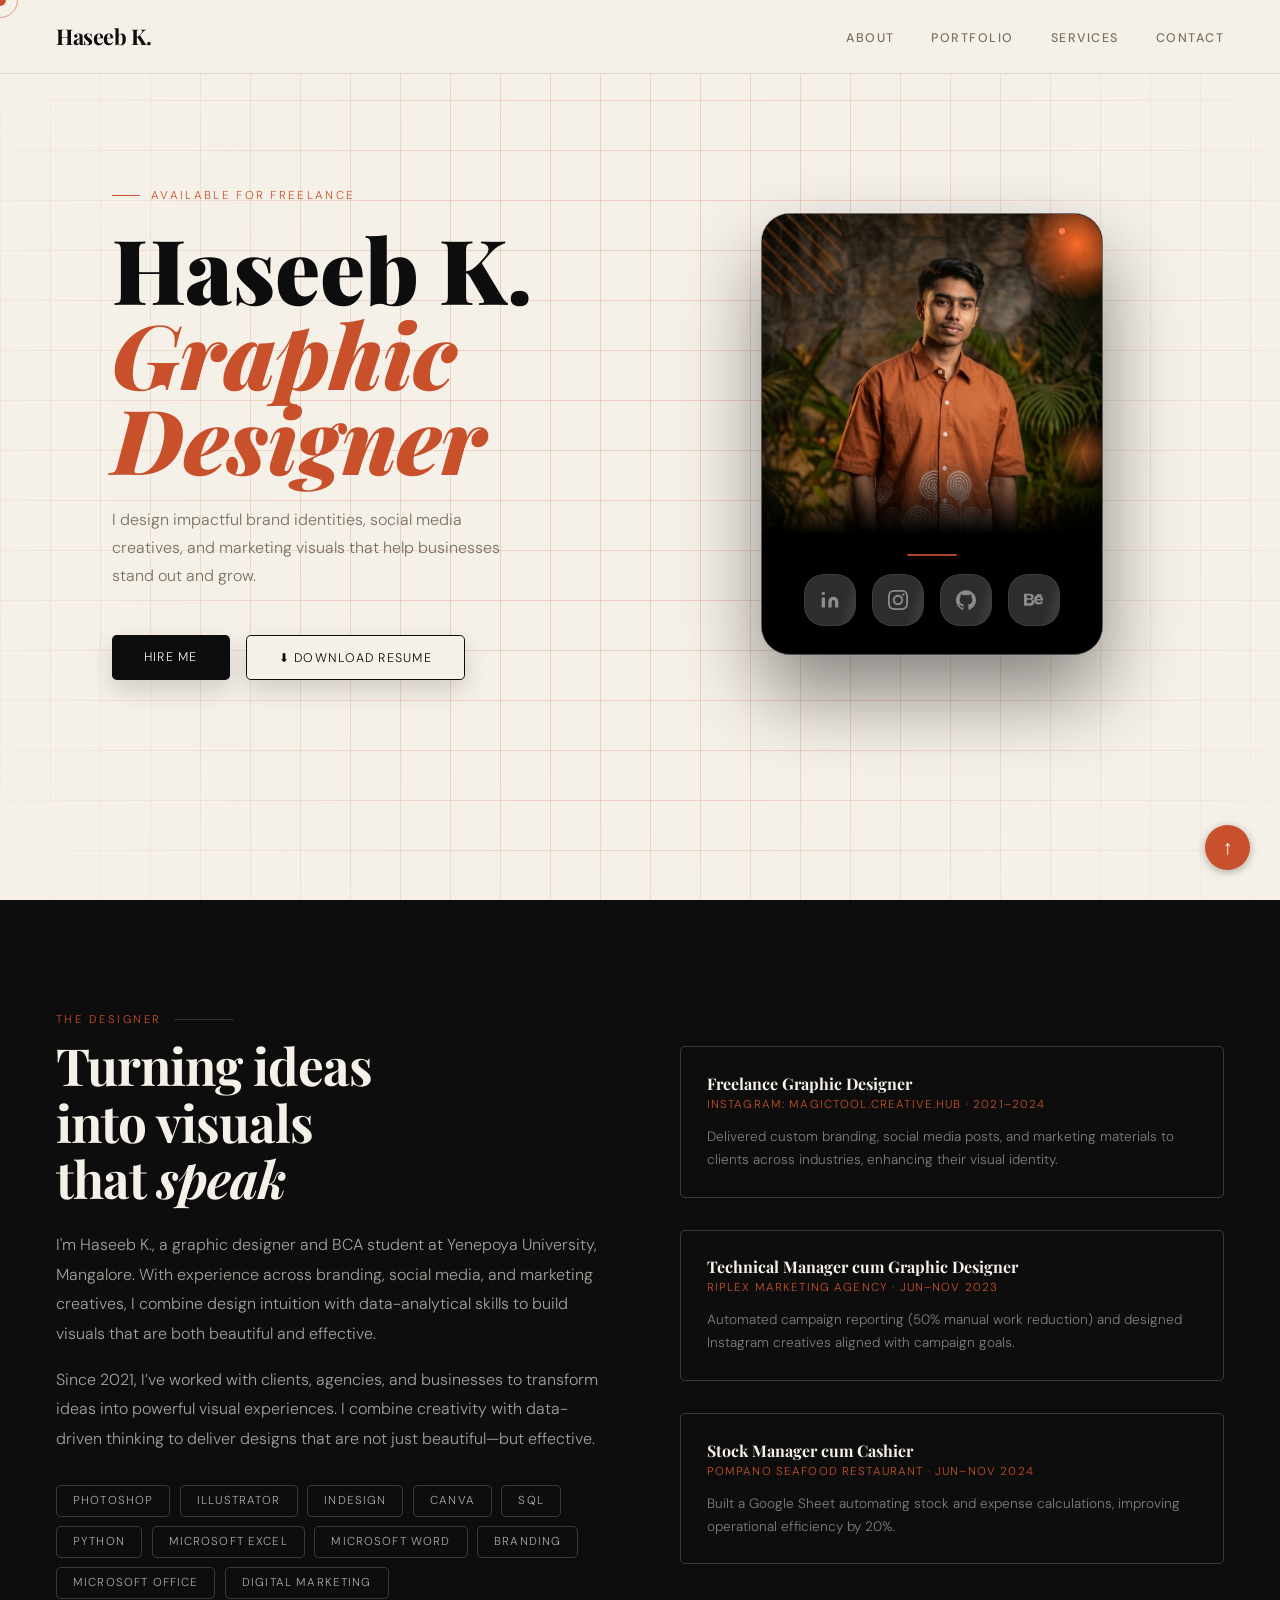
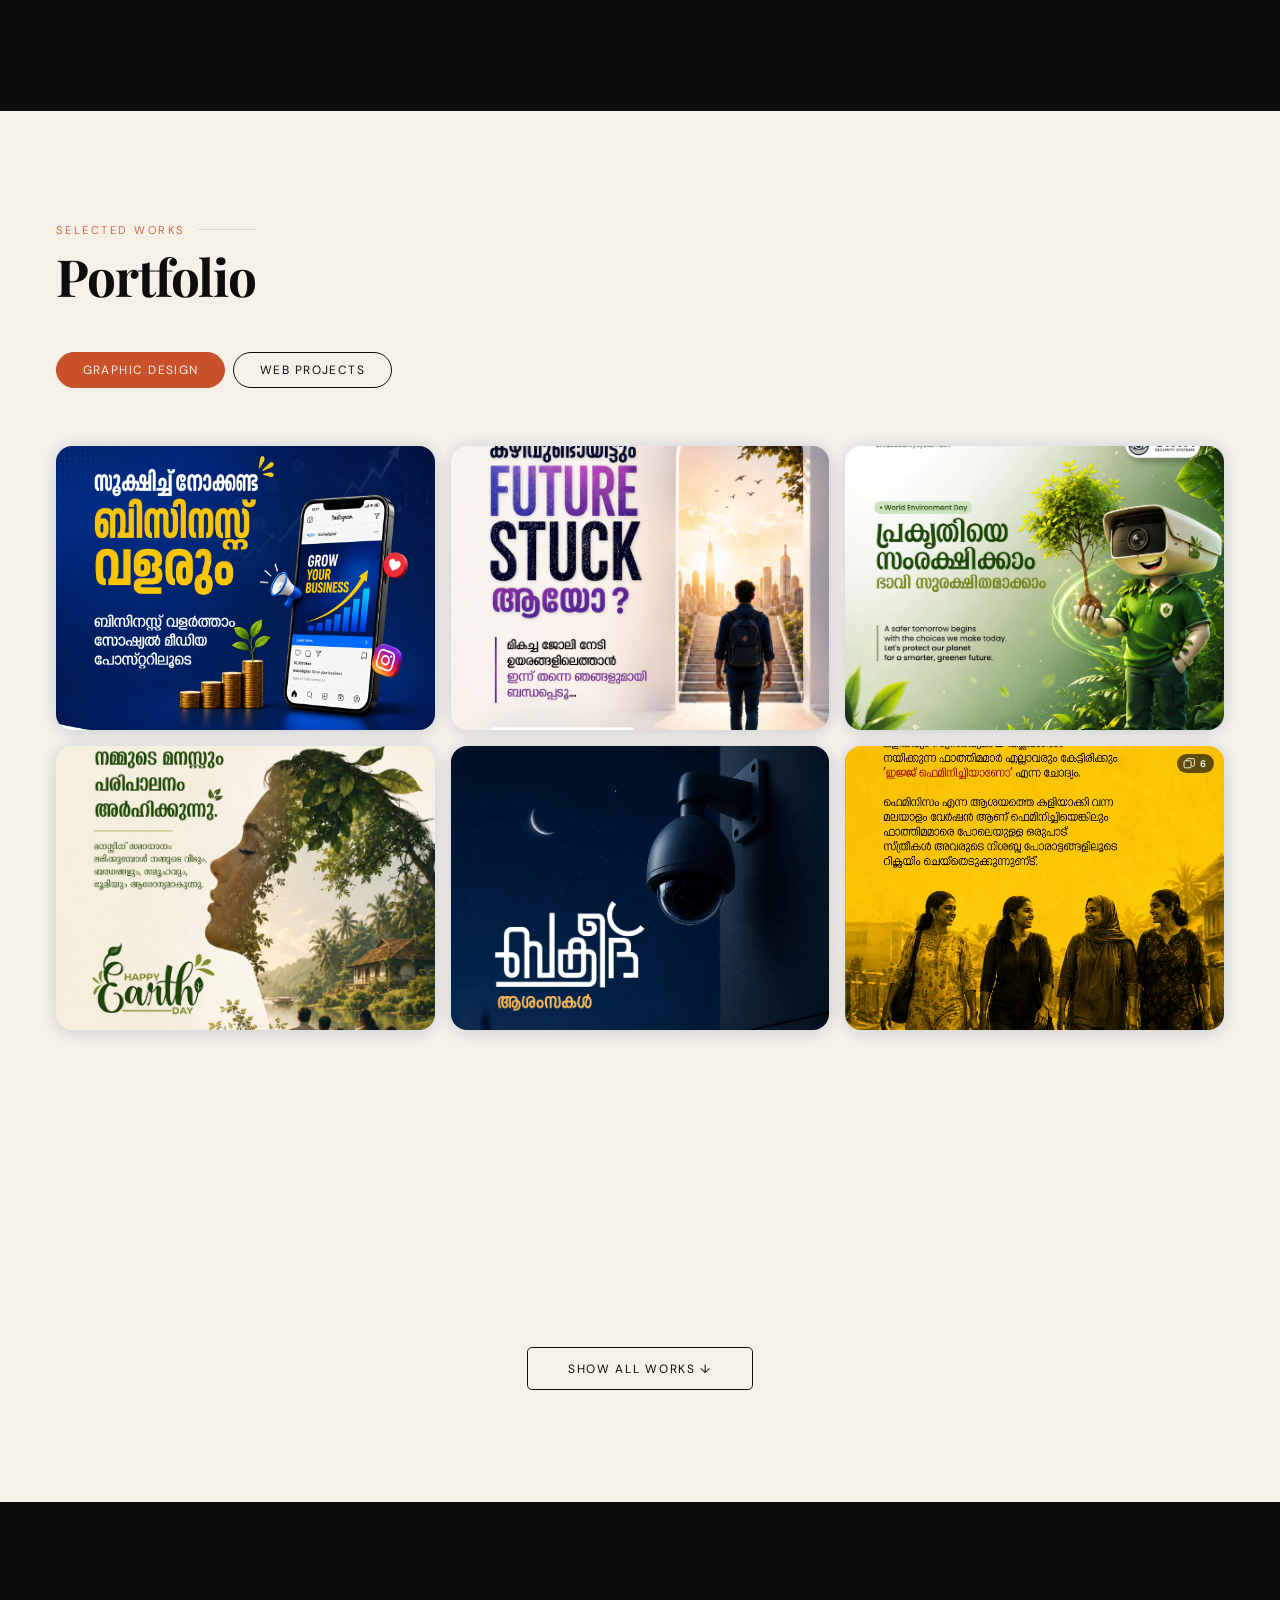
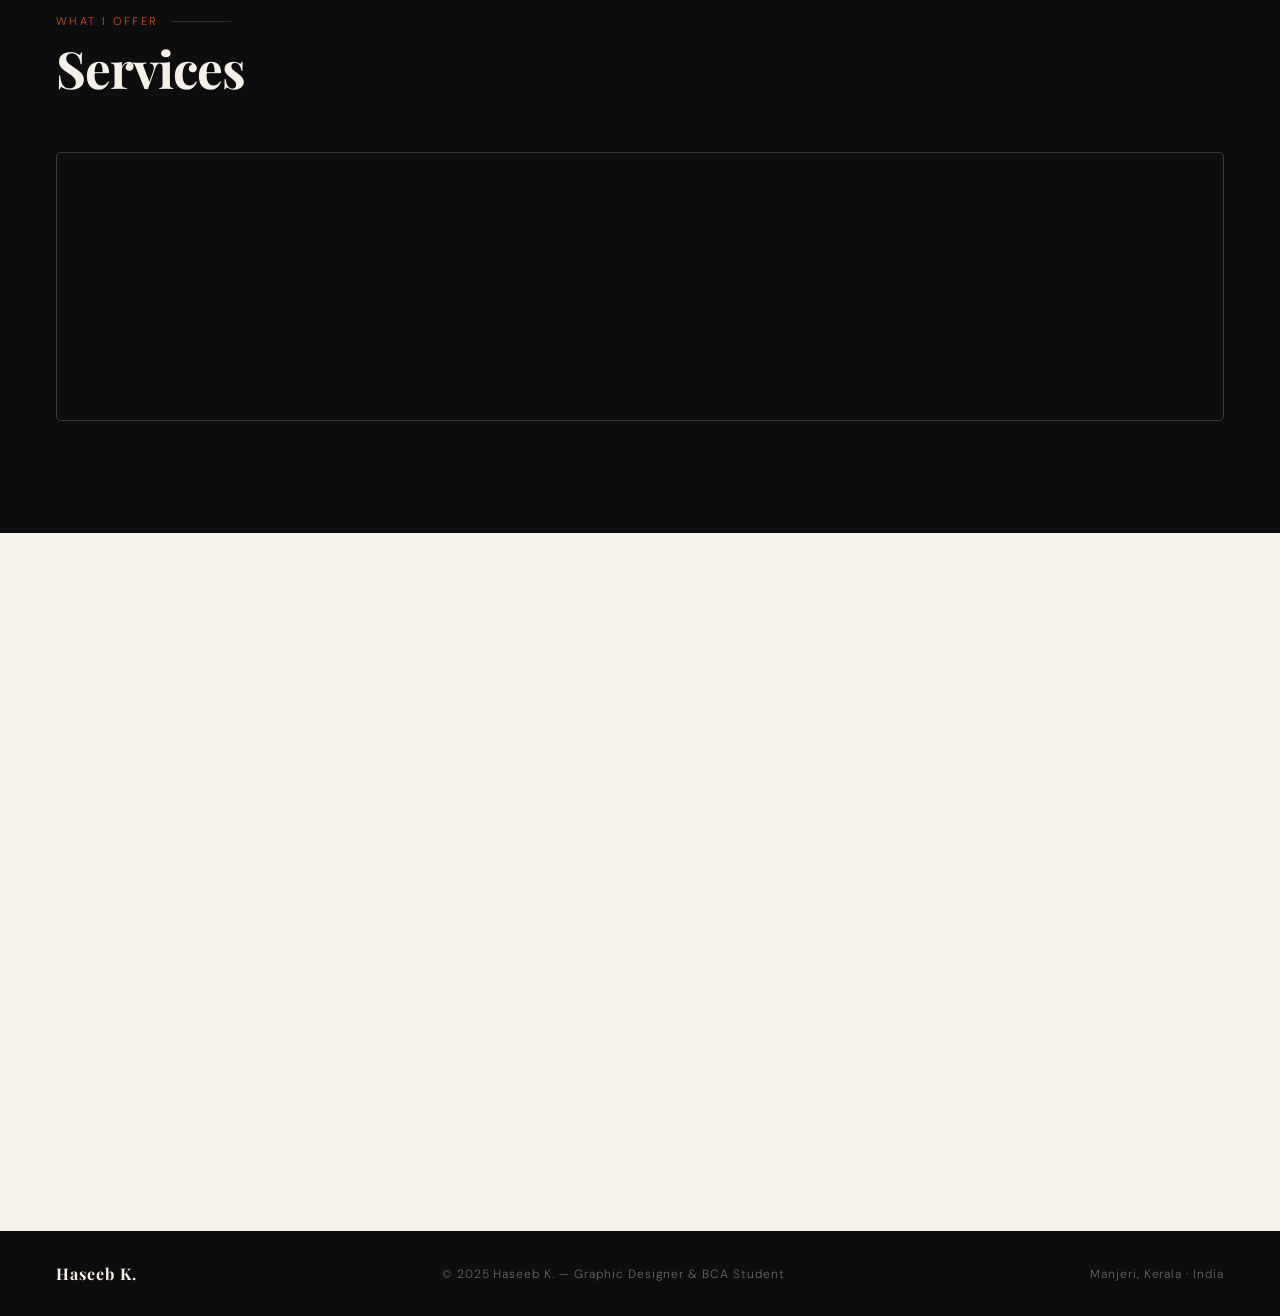
==== index.html @ 59bee8a9 "update2" ====
<!DOCTYPE html>
<html lang="en">
<head>
<meta charset="UTF-8">
<meta name="viewport" content="width=device-width, initial-scale=1.0">

<title>Haseeb K — Graphic Designer</title>

<meta name="description" content="Freelance Graphic Designer from Kerala creating branding, social media designs, and marketing visuals that convert. Hire me for modern, high-quality design work.">

<meta name="keywords" content="Graphic Designer Kerala, Freelance Designer India, Branding, Social Media Design, Photoshop, Illustrator">

<meta name="author" content="Haseeb K">
<link href="https://fonts.googleapis.com/css2?family=Playfair+Display:ital,wght@0,400;0,700;0,900;1,400&family=DM+Sans:wght@300;400;500&display=swap" rel="stylesheet">
<link rel="icon" type="image/svg+xml" href="favicon.ico" />
<link rel="stylesheet" href="style.css"/>
</head>
<body>

<div class="cursor" id="cursor"></div>
<div class="cursor-ring" id="cursorRing"></div>


<!-- --- SCROLL INDICATOR --- -->
<div class="scroll-indicator">
  <div class="scroll-progress" id="scrollBar"></div>
</div>
  
  
<!-- NAV -->
<nav>
  <a href="#" class="nav-logo">Haseeb K.</a>
  <ul class="nav-links">
    <li><a href="#about">About</a></li>
    <li><a href="#portfolio">Portfolio</a></li>
    <li><a href="#services">Services</a></li>
    <li><a href="#contact">Contact</a></li>
  </ul>
</nav>


<!-- TO UP BUTTON -->

<button onclick="window.scrollTo({top: 0, behavior: 'smooth'})" class="to-up-btn">
  ↑
</button>


<!-- HERO -->
<section class="hero" id="home">
  <div class="hero-grid-bg"></div>
  <!-- <div class="hero-left">
    <div class="hero-tag">Available for freelance</div>
    <h1 class="hero-name">Haseeb &nbsp;<em>K.</em></h1>
    <p class="hero-bio">
      Creative Graphic Designer skilled in Adobe Photoshop, Illustrator, and InDesign. Crafting brand identities, social media designs, and marketing visuals that connect and convert.
    </p>
    <div class="hero-cta">
      <a href="#portfolio" class="btn-primary">View Work</a>
      <a href="#contact" class="btn-outline">box-shadow: 0 10px 25px rgba(0,0,0,0.15);</a>
    </div>
  </div> -->
  
  <div class="hero-left">
    <div class="hero-tag">Available for freelance</div>
  
  <!--
    <h1 class="hero-name">
      Graphic Designer<br>
      <em>& Visual Storyteller</em>
    </h1>
    -->
    
    <h1 class="hero-name">
      Haseeb K.<br>
      <em>Graphic Designer</em>
    </h1>
  
    <p class="hero-bio">
      I design impactful brand identities, social media creatives, and marketing visuals that help businesses stand out and grow.
    </p>
  
    <div class="hero-cta">
      <a href="#contact" class="btn-primary">Hire Me</a>
      <a href="CV.pdf" class="btn-outline" download="Haseeb_K_Resume.pdf">
        ⬇ Download Resume
      </a>
    </div>
  </div>
  
  <div class="psc-phone-mockup">
    <div class="psc-phone-frame">
      <div class="psc-phone-screen">
        <div class="psc-card" role="region" aria-label="Social profile card">
          
          <div class="psc-card__img-wrap">
            <img class="psc-card__img" src="Prifile.png" alt="Profile photo" />
            <div class="psc-card__img-fade" aria-hidden="true"></div>
            
            <div class="stripe-badge"></div>
            <div class="flame"></div>
            
            <div class="orbit-ring">
              <svg viewBox="0 0 64 64" fill="none" xmlns="http://www.w3.org/2000/svg">
                <circle cx="32" cy="32" r="28" stroke="rgba(200,80,20,.35)" stroke-width="1" stroke-dasharray="4 5" />
                <circle cx="32" cy="4" r="4" fill="#FF7A40" />
                <circle cx="60" cy="32" r="3" fill="rgba(200,80,20,.5)" />
                <circle cx="32" cy="60" r="2" fill="rgba(255,120,50,.4)" />
              </svg>
            </div>
          </div>
          
          <div class="psc-card__body">
            <div class="psc-card__rule" aria-hidden="true"></div>
            
            <ul class="psc-card__socials" aria-label="Social media links">
              
              <li>
                <a href="https://www.linkedin.com/in/haseeb-ops" target="_blank" class="psc-card__btn" aria-label="LinkedIn" title="LinkedIn">
                  <svg viewBox="0 0 24 24" xmlns="http://www.w3.org/2000/svg" aria-hidden="true">
                    <path d="M16 8a6 6 0 0 1 6 6v7h-4v-7a2 2 0 0 0-2-2 2 2 0 0 0-2 2v7h-4v-7a6 6 0 0 1 6-6z" />
                    <rect x="2" y="9" width="4" height="12" />
                    <circle cx="4" cy="4" r="2" />
                  </svg>
                </a>
              </li>
              
              <li>
                <a href="https://www.instagram.com/haseeb_shaah_" target="_blank" class="psc-card__btn" aria-label="Instagram" title="Instagram">
                  <svg xmlns="http://www.w3.org/2000/svg" viewBox="0 0 24 24" aria-hidden="true">
                    <path d="M12 2.163c3.204 0 3.584.012 4.85.07 3.252.148 4.771 1.691 4.919 4.919.058 1.265.069 1.645.069 4.849 0 3.205-.012 3.584-.069 4.849-.149 3.225-1.664 4.771-4.919 4.919-1.266.058-1.644.07-4.85.07-3.204 0-3.584-.012-4.849-.07-3.26-.149-4.771-1.699-4.919-4.92-.058-1.265-.07-1.644-.07-4.849 0-3.204.013-3.583.07-4.849.149-3.227 1.664-4.771 4.919-4.919 1.266-.057 1.645-.069 4.849-.069zm0-2.163c-3.259 0-3.667.014-4.947.072-4.358.2-6.78 2.618-6.98 6.98-.059 1.281-.073 1.689-.073 4.948 0 3.259.014 3.668.072 4.948.2 4.358 2.618 6.78 6.98 6.98 1.281.058 1.689.072 4.948.072 3.259 0 3.668-.014 4.948-.072 4.354-.2 6.782-2.618 6.979-6.98.059-1.28.073-1.689.073-4.948 0-3.259-.014-3.667-.072-4.947-.196-4.354-2.617-6.78-6.979-6.98-1.281-.059-1.69-.073-4.949-.073zm0 5.838c-3.403 0-6.162 2.759-6.162 6.162s2.759 6.163 6.162 6.163 6.162-2.759 6.162-6.163c0-3.403-2.759-6.162-6.162-6.162zm0 10.162c-2.209 0-4-1.79-4-4 0-2.209 1.791-4 4-4s4 1.791 4 4c0 2.21-1.791 4-4 4zm6.406-11.845c-.796 0-1.441.645-1.441 1.44s.645 1.44 1.441 1.44c.795 0 1.439-.645 1.439-1.44s-.644-1.44-1.439-1.44z" />
                  </svg>
                </a>
              </li>
              
              <li>
                <a href="https://github.com/haseeb-ops" target="_blank" class="psc-card__btn" aria-label="GitHub" title="GitHub">
                  <svg viewBox="0 0 24 24" xmlns="http://www.w3.org/2000/svg" aria-hidden="true">
                    <path d="M12 .297c-6.63 0-12 5.373-12 12 0 5.303 3.438 9.8 8.205 11.385.6.113.82-.258.82-.577 0-.285-.01-1.04-.015-2.04-3.338.724-4.042-1.61-4.042-1.61C4.422 18.07 3.633 17.7 3.633 17.7c-1.087-.744.084-.729.084-.729 1.205.084 1.838 1.236 1.838 1.236 1.07 1.835 2.809 1.305 3.495.998.108-.776.417-1.305.76-1.605-2.665-.3-5.466-1.332-5.466-5.93 0-1.31.465-2.38 1.235-3.22-.135-.303-.54-1.523.105-3.176 0 0 1.005-.322 3.3 1.23.96-.267 1.98-.399 3-.405 1.02.006 2.04.138 3 .405 2.28-1.552 3.285-1.23 3.285-1.23.645 1.653.24 2.873.12 3.176.765.84 1.23 1.91 1.23 3.22 0 4.61-2.805 5.625-5.475 5.92.42.36.81 1.096.81 2.22 0 1.606-.015 2.896-.015 3.286 0 .315.21.69.825.57C20.565 22.092 24 17.592 24 12.297c0-6.627-5.373-12-12-12" />
                  </svg>
                </a>
              </li>
              
              <li>
                <a href="https://www.behance.net/haseeb-ops" target="_blank" class="psc-card__btn" aria-label="Behance" title="Behance">
                  <svg viewBox="0 0 24 24" xmlns="http://www.w3.org/2000/svg" aria-hidden="true">
                    <path d="M6.938 4.503c.702 0 1.34.06 1.92.188.577.13 1.07.33 1.485.61.41.28.733.65.96 1.12.225.47.34 1.05.34 1.73 0 .74-.17 1.36-.5 1.86-.33.5-.8.91-1.41 1.24.85.24 1.48.66 1.91 1.26.43.6.65 1.32.65 2.16 0 .74-.14 1.38-.42 1.92-.28.54-.67.98-1.16 1.32-.49.34-1.05.59-1.69.75-.64.16-1.3.24-1.98.24H0V4.503h6.938zm-.4 5.52c.58 0 1.06-.14 1.44-.42.38-.28.57-.72.57-1.32 0-.33-.06-.6-.18-.82-.12-.22-.28-.4-.49-.53-.21-.13-.45-.22-.72-.27-.27-.05-.55-.08-.85-.08H3.5v3.44h3.038zm.16 5.78c.32 0 .63-.03.93-.09.3-.06.56-.17.79-.32.23-.15.41-.36.55-.62.14-.26.21-.59.21-.99 0-.79-.22-1.35-.67-1.69-.45-.34-1.04-.51-1.78-.51H3.5v4.22h3.198zm9.605-1.42c.4.39.98.58 1.73.58.54 0 1-.13 1.4-.4.4-.27.64-.55.74-.86h2.67c-.43 1.33-1.08 2.28-1.96 2.86-.88.58-1.94.87-3.2.87-.87 0-1.65-.14-2.35-.42-.7-.28-1.29-.67-1.77-1.18-.48-.51-.85-1.12-1.1-1.83-.26-.71-.39-1.48-.39-2.31 0-.81.13-1.57.4-2.27.27-.7.65-1.3 1.14-1.81.49-.51 1.08-.91 1.77-1.2.69-.29 1.45-.43 2.28-.43.93 0 1.75.18 2.44.54.69.36 1.26.85 1.7 1.46.44.61.76 1.31.95 2.1.19.79.26 1.62.21 2.48h-7.95c.05.87.32 1.52.72 1.91zm3.03-5.19c-.32-.35-.81-.53-1.45-.53-.42 0-.77.07-1.05.22-.28.15-.5.33-.67.55-.17.22-.29.45-.36.69-.07.24-.11.46-.12.67h4.33c-.1-.7-.36-1.25-.68-1.6zM15.5 5h5.86v1.42H15.5V5z" />
                  </svg>
                </a>
              </li>
              
            </ul>
          </div>
          
        </div>
      </div>
    </div>
  </div>
</section>

<!-- ABOUT -->
<section id="about">
  <div>
    <div class="section-label">The Designer</div>
    <h2 class="section-title">Turning ideas<br>into visuals<br>that <em>speak</em></h2>
    <p class="about-text">
      I'm Haseeb K., a graphic designer and BCA student at Yenepoya University, Mangalore. With experience across branding, social media, and marketing creatives, I combine design intuition with data-analytical skills to build visuals that are both beautiful and effective.
    </p>
    
    <p class="about-text" style="margin-top:1rem;">
    Since 2021, I’ve worked with clients, agencies, and businesses to transform ideas into powerful visual experiences. I combine creativity with data-driven thinking to deliver designs that are not just beautiful—but effective.
    </p>
    <div class="skills-grid">
      <span class="skill-chip">Photoshop</span>
      <span class="skill-chip">Illustrator</span>
      <span class="skill-chip">InDesign</span>
      <span class="skill-chip">Canva</span>
      <span class="skill-chip">SQL</span>
      <span class="skill-chip">Python</span>
      <span class="skill-chip">Microsoft Excel</span>
      <span class="skill-chip">Microsoft Word</span>
      <span class="skill-chip">Branding</span>
      <span class="skill-chip">Microsoft Office</span>
      <span class="skill-chip">Digital Marketing</span>
    </div>
  </div>
  <div class="about-right">
    <div class="exp-item">
      <div class="exp-role">Freelance Graphic Designer</div>
      <div class="exp-company">Instagram: magictool.creative.hub · 2021–2024</div>
      <div class="exp-desc">Delivered custom branding, social media posts, and marketing materials to clients across industries, enhancing their visual identity.</div>
    </div>
    <div class="exp-item">
      <div class="exp-role">Technical Manager cum Graphic Designer</div>
      <div class="exp-company">Riplex Marketing Agency · Jun–Nov 2023</div>
      <div class="exp-desc">Automated campaign reporting (50% manual work reduction) and designed Instagram creatives aligned with campaign goals.</div>
    </div>
    <div class="exp-item">
      <div class="exp-role">Stock Manager cum Cashier</div>
      <div class="exp-company">Pompano Seafood Restaurant · Jun–Nov 2024</div>
      <div class="exp-desc">Built a Google Sheet automating stock and expense calculations, improving operational efficiency by 20%.</div>
    </div>
  </div>
</section>

<!-- PORTFOLIO -->
<section id="portfolio">
  <div class="portfolio-header">
    <div>
      <div class="section-label">Selected Works</div>
      <h2 class="section-title">Portfolio</h2>
    </div>
  </div>

  <!-- TAB SWITCHER -->
  <div class="portfolio-tabs">
    <button class="ptab active" onclick="switchTab('design', this)">Graphic Design</button>
    <button class="ptab" onclick="switchTab('web', this)">Web Projects</button>
  </div>

  <!-- ══════════════════════════════
       PANEL 1 — GRAPHIC DESIGN
  ══════════════════════════════ -->
  <div class="tab-panel" id="panel-design">

    <div class="portfolio-grid" id="mainGrid">

      <!--
        SINGLE IMAGE  → just use <img src="...">  (same as before)
        CAROUSEL      → add data-images='["img1.jpg","img2.jpg","img3.jpg"]'
                        The first image in the array is also the preview thumb.

        Examples below show both patterns.
      -->

      <!-- CAROUSEL EXAMPLE — Awareness Campaign (2 images) 
      
      <div class="work-item"
           data-cat="Awareness Campaign Poster"
           data-images='["images/OrvaEnvironmentalDay.jpg"
                          "images/OppamEarthDay.jpg"
                          "]'
           onclick="openLightbox(this)">
        <img src="images/OrvaEnvironmentalDay.jpg" alt="Awareness Campaign Poster">
        <div class="work-overlay"><div class="work-cat">Awareness Campaign Poster</div></div>
      </div>
      
      -->

      <!-- SINGLE IMAGE -->
      <div class="work-item" data-cat="Marketing" onclick="openLightbox(this)">
        <img src="images/BizireTask1.webp" alt="Marketing">
        <div class="work-overlay"><div class="work-cat">Marketing</div></div>
      </div>
      
      <div class="work-item" data-cat="Marketing" onclick="openLightbox(this)">
        <img src="images/BizireTask2.webp" alt="Marketing">
        <div class="work-overlay"><div class="work-cat">Marketing</div></div>
      </div>
      
      <div class="work-item" data-cat="Awareness Campaign Poster" onclick="openLightbox(this)">
        <img src="images/OrvaEnvironmentalDay.webp" alt="Awareness Campaign Poster">
        <div class="work-overlay"><div class="work-cat">Awareness Campaign Poster</div></div>
      </div>
      
       <div class="work-item" data-cat="Awareness Campaign Poster" onclick="openLightbox(this)">
        <img src="images/OppamEarthDay.webp" alt="Awareness Campaign Poster">
        <div class="work-overlay"><div class="work-cat">Awareness Campaign Poster</div></div>
      </div>
      
      <div class="work-item" data-cat="Greeting Poster" onclick="openLightbox(this)">
        <img src="images/OrvaBakreeth.webp" alt="Greeting Poster">
        <div class="work-overlay"><div class="work-cat">Marketing</div></div>
      </div>
      
      <div class="work-item"
           data-cat="Awareness Campaign Carousel"
           data-images='["images/OppamC1.webp",
                          "images/OppamC2.webp",
                          "images/OppamC3.webp",
                          "images/OppamC4.webp",
                          "images/OppamC5.webp",
                          "images/OppamC6.webp"]'
           onclick="openLightbox(this)">
        <img src="images/OppamC1.webp" alt="Awareness Campaign Carousel">
        <div class="work-overlay"><div class="work-cat">Awareness Campaign Carousel</div></div>
      </div>

      <div class="work-item" data-cat="Marketing" onclick="openLightbox(this)">
        <img src="images/OrvaPoster2.webp" alt="Marketing">
        <div class="work-overlay"><div class="work-cat">Marketing</div></div>
      </div>

      <div class="work-item" data-cat="Magazine Cover" onclick="openLightbox(this)">
        <img src="images/sa2.jpg" alt="Magazine Cover">
        <div class="work-overlay"><div class="work-cat">Magazine Cover</div></div>
      </div>

      <div class="work-item" data-cat="Marketing" onclick="openLightbox(this)">
        <img src="images/OrvaPoster1.webp" alt="Marketing">
        <div class="work-overlay"><div class="work-cat">Marketing</div></div>
      </div>

      


    </div><!-- /mainGrid -->

    <div class="show-all-row">
      <button class="btn-show-all" id="showAllBtn" onclick="toggleShowAll()">Show All Works ↓</button>
    </div>

    <div class="portfolio-grid-extra" id="extraGrid">
      
      <div class="work-item" data-cat="YouTube Thumbnail" onclick="openLightbox(this)">
        <img src="images/t1.png" alt="YouTube Thumbnail">
        <div class="work-overlay"><div class="work-cat">Thumbnail</div></div>
      </div>

      <div class="work-item" data-cat="Branding" onclick="openLightbox(this)">
        <img src="images/p1.jpg" alt="Social Media Poster">
        <div class="work-overlay"><div class="work-cat">Branding</div></div>
      </div>
      
      <div class="work-item" data-cat="Bottle Label Print" onclick="openLightbox(this)">
        <img src="images/AlifBottleLabel.webp" alt="Bottle Label Print">
        <div class="work-overlay"><div class="work-cat">Bottle Label Print</div></div>
      </div>

      <div class="work-item" data-cat="Business Card Print" onclick="openLightbox(this)">
        <img src="images/bc1.jpg" alt="Business Card Print">
        <div class="work-overlay"><div class="work-cat">Business Card Print</div></div>
      </div>

      <div class="work-item" data-cat="Logo" onclick="openLightbox(this)">
        <img src="images/RiplexLogo.webp" alt="Logo">
        <div class="work-overlay"><div class="work-cat">Logo</div></div>
      </div>

      <div class="work-item" data-cat="Branding" onclick="openLightbox(this)">
        <img src="images/p4.jpg" alt="Branding">
        <div class="work-overlay"><div class="work-cat">Branding</div></div>
      </div>

      <div class="work-item" data-cat="Marketing" onclick="openLightbox(this)">
        <img src="images/IrfanAdmission.webp" alt="Marketing">
        <div class="work-overlay"><div class="work-cat">Marketing</div></div>
      </div>

      <div class="work-item" data-cat="Marketing" onclick="openLightbox(this)">
        <img src="images/r1.jpg" alt="Marketing">
        <div class="work-overlay"><div class="work-cat">Marketing</div></div>
      </div>

      <div class="work-item" data-cat="Magazine Cover" onclick="openLightbox(this)">
        <img src="images/sa1.jpg" alt="Magazine Cover">
        <div class="work-overlay"><div class="work-cat">Magazine Cover</div></div>
      </div>

      <div class="work-item" data-cat="Marketing" onclick="openLightbox(this)">
        <img src="images/t2.png" alt="Marketing">
        <div class="work-overlay"><div class="work-cat">Marketing</div></div>
      </div>

      <div class="work-item" data-cat="Logo" onclick="openLightbox(this)">
        <img src="images/MagictoolLogo.webp" alt="Logo">
        <div class="work-overlay"><div class="work-cat">Logo</div></div>
      </div>

      <div class="work-item" data-cat="Social Impact Marketing" onclick="openLightbox(this)">
        <img src="images/MagictoolDrug.webp" alt="Social Impact Marketing">
        <div class="work-overlay"><div class="work-cat">Social Impact Marketing</div></div>
      </div>

      <div class="work-item" data-cat="Thumbnail" onclick="openLightbox(this)">
        <img src="images/t3.png" alt="YouTube Thumbnail">
        <div class="work-overlay"><div class="work-cat">Thumbnail</div></div>
      </div>

      <div class="work-item" data-cat="Marketing" onclick="openLightbox(this)">
        <img src="images/sa3.jpg" alt="Marketing">
        <div class="work-overlay"><div class="work-cat">Marketing</div></div>
      </div>

      <div class="work-item" data-cat="Marketing" onclick="openLightbox(this)">
        <img src="images/p2.jpg" alt="Marketing">
        <div class="work-overlay"><div class="work-cat">Marketing</div></div>
      </div>

      <div class="work-item" data-cat="Magazine Cover" onclick="openLightbox(this)">
        <img src="images/sa4.jpg" alt="Magazine Cover">
        <div class="work-overlay"><div class="work-cat">Magazine Cover</div></div>
      </div>

      <div class="work-item" data-cat="Logo" onclick="openLightbox(this)">
        <img src="images/MovieHutLogo.webp" alt="Logo">
        <div class="work-overlay"><div class="work-cat">Logo</div></div>
      </div>

      <div class="work-item" data-cat="Editorial Illustration" onclick="openLightbox(this)">
        <img src="images/LisanEid.webp" alt="Editorial Illustration">
        <div class="work-overlay"><div class="work-cat">Editorial Illustration</div></div>
      </div>

      <div class="work-item" data-cat="Social Impact Marketing" onclick="openLightbox(this)">
        <img src="images/MagictoolFather.webp" alt="Social Impact Marketing">
        <div class="work-overlay"><div class="work-cat">Social Impact Marketing</div></div>
      </div>

      <div class="work-item" data-cat="YouTube Thumbnail" onclick="window.open('pdfs/OTUsthad.pdf', '_blank')">
        <img src="pdfs/OTUsthadThumb.jpg" alt="YouTube Thumbnail">
        <div class="work-overlay"><div class="work-cat">Thumbnail</div></div>
        <div class="pdf-badge">PDF</div>
      </div>

      <div class="work-item" data-cat="YouTube Thumbnail" onclick="openLightbox(this)">
        <img src="images/t4.jpg" alt="YouTube Thumbnail">
        <div class="work-overlay"><div class="work-cat">Thumbnail</div></div>
      </div>

      <div class="work-item" data-cat="Logo" onclick="openLightbox(this)">
        <img src="images/SaypinsLogo.webp" alt="Logo">
        <div class="work-overlay"><div class="work-cat">Logo</div></div>
      </div>

      <div class="work-item" data-cat="YouTube Thumbnail" onclick="openLightbox(this)">
        <img src="images/t5.jpg" alt="YouTube Thumbnail">
        <div class="work-overlay"><div class="work-cat">Thumbnail</div></div>
      </div>


    </div><!-- /extraGrid -->

    <div class="show-all-row" id="collapseRow" style="display:none; margin-top:1.5rem;">
      <button class="btn-show-all" onclick="toggleShowAll()">Collapse ↑</button>
    </div>

  </div><!-- /panel-design -->

  <!-- ══════════════════════════════
       PANEL 2 — WEB PROJECTS
  ══════════════════════════════ -->
  <div class="tab-panel" id="panel-web" style="display:none;">
    <div class="web-projects-grid">

      <div class="web-card">
        <div class="web-card-browser">
          <div class="browser-bar">
            <span class="browser-dot"></span>
            <span class="browser-dot"></span>
            <span class="browser-dot"></span>
            <span class="browser-url">orvasecuritysystems.in</span>
          </div>
          <div class="web-card-preview">
            <img src="images/webpreview1.webp" alt="Website 1">
            <a class="web-card-visit" href="https://www.orvasecuritysystems.in/" target="_blank">Visit Site ↗</a>
          </div>
        </div>
        <div class="web-card-info">
          <div class="web-card-name">Orva Security Systems</div>
          <div class="web-card-desc">Advanced security solutions for homes, businesses, and modern spaces.</div>
          <div class="web-card-tags">
            <span>HTML</span><span>CSS</span><span>JavaScript</span>
          </div>
        </div>
      </div>

    </div>
  </div><!-- /panel-web -->

</section>

<!-- ── LIGHTBOX ────────────────────────────────────────────── -->
<div id="lightbox" class="lightbox" onclick="closeLightbox(event)">

  <button class="lightbox-close" onclick="closeLightbox(event)" aria-label="Close">✕</button>

  <div class="lb-stage" id="lbStage">
    <div class="lb-track" id="lbTrack"></div>
    <!-- counter pill -->
    <div class="lb-counter" id="lbCounter">1 / 1</div>
    <!-- arrows -->
    <button class="lb-arrow lb-prev hidden" id="lbPrev" onclick="lbGo(-1, event)" aria-label="Previous">&#8592;</button>
    <button class="lb-arrow lb-next hidden" id="lbNext" onclick="lbGo(1, event)"  aria-label="Next">&#8594;</button>
  </div>

  <div class="lb-dots" id="lbDots"></div>

  <div class="lb-info">
    <div class="lightbox-title" id="lightboxTitle"></div>
    <div class="lightbox-cat"   id="lightboxCat"></div>
  </div>

</div>




<!-- SERVICES -->
<section id="services">
  <div class="section-label">What I Offer</div>
  <h2 class="section-title">Services</h2>
  <div class="services-grid">
    <div class="service-card">
      <span class="service-icon">◈</span>
      <div class="service-name">Brand Identity</div>
      <div class="service-desc">Logo design, color palettes, typography systems, and brand guidelines that define your presence.</div>
    </div>
    <div class="service-card">
      <span class="service-icon">◉</span>
      <div class="service-name">Social Media Design</div>
      <div class="service-desc">Eye-catching Instagram posts, stories, reels covers, and campaign creatives that drive engagement.</div>
    </div>
    <div class="service-card delay1">
      <span class="service-icon">◻</span>
      <div class="service-name">Print & Marketing</div>
      <div class="service-desc">Brochures, flyers, posters, and print-ready layouts with precise production specifications.</div>
    </div>
    <div class="service-card">
      <span class="service-icon">◈</span>
      <div class="service-name">Campaign Reporting</div>
      <div class="service-desc">Data-driven performance dashboards using Excel, Google Sheets, and Power BI to inform strategy.</div>
    </div>
  </div>
</section>

<!-- CONTACT -->
<section id="contact">
  <div class="contact-grid">

    <!-- LEFT: info -->
<div class="contact-left">
  <div class="section-label">Get in Touch</div>
  <h2 class="section-title">
    Let's create<br>something<br>
    <em style="font-family:'Playfair Display',serif;font-style:italic;">great</em>
  </h2>
  <p class="contact-tagline">
    Looking for a designer who can bring your ideas to life? Let’s work together to create something impactful.
  </p>

  <div class="contact-info">

    <a href="mailto:haseeb.direct@gmail.com" class="contact-info-item">
      <div class="contact-info-icon">
        <svg width="15" height="15" viewBox="0 0 24 24" fill="none" stroke="currentColor" stroke-width="1.8"><rect x="2" y="4" width="20" height="16" rx="2"/><path d="m2 7 10 7 10-7"/></svg>
      </div>
      <span class="contact-info-text">
        <span class="contact-info-label">Email</span>
        haseeb.direct@gmail.com
      </span>
      <span class="contact-arrow">↗</span>
    </a>

    <a href="https://wa.me/919745581670" target="_blank" rel="noopener" class="contact-info-item">
      <div class="contact-info-icon">
        <svg width="15" height="15" viewBox="0 0 24 24" fill="currentColor"><path d="M17.472 14.382c-.297-.149-1.758-.867-2.03-.967-.273-.099-.471-.148-.67.15-.197.297-.767.966-.94 1.164-.173.199-.347.223-.644.075-.297-.15-1.255-.463-2.39-1.475-.883-.788-1.48-1.761-1.653-2.059-.173-.297-.018-.458.13-.606.134-.133.298-.347.446-.52.149-.174.198-.298.298-.497.099-.198.05-.371-.025-.52-.075-.149-.669-1.612-.916-2.207-.242-.579-.487-.5-.669-.51-.173-.008-.371-.01-.57-.01-.198 0-.52.074-.792.372-.272.297-1.04 1.016-1.04 2.479 0 1.462 1.065 2.875 1.213 3.074.149.198 2.096 3.2 5.077 4.487.709.306 1.262.489 1.694.625.712.227 1.36.195 1.871.118.571-.085 1.758-.719 2.006-1.413.248-.694.248-1.289.173-1.413-.074-.124-.272-.198-.57-.347z"/><path d="M12 0C5.373 0 0 5.373 0 12c0 2.125.558 4.122 1.532 5.857L.057 23.882l6.204-1.448A11.945 11.945 0 0 0 12 24c6.627 0 12-5.373 12-12S18.627 0 12 0zm0 21.818a9.818 9.818 0 0 1-5.007-1.371l-.36-.214-3.713.868.936-3.618-.235-.372A9.818 9.818 0 1 1 12 21.818z"/></svg>
      </div>
      <span class="contact-info-text">
        <span class="contact-info-label">WhatsApp</span>
        +91 97455 81670
      </span>
      <span class="contact-arrow">↗</span>
    </a>


  </div>
</div>

    <!-- RIGHT: form -->
    <div>
      <form
        id="contactForm"
        class="contact-form"
        action="https://formspree.io/f/xgodwvdn"
        method="POST"
        novalidate
      >

        <!-- Full Name -->
        <div class="form-group">
          <label class="form-label" for="cf-name">Full Name</label>
          <input
            id="cf-name"
            type="text"
            name="name"
            class="form-input"
            placeholder="Jane Smith"
            required
          >
        </div>

        <!-- Email or Phone -->
        <div class="form-group">
          <label class="form-label" for="cf-contact">Email or Phone Number</label>
          <input
            id="cf-contact"
            type="text"
            name="contact"
            class="form-input"
            placeholder="jane@company.com  or  +91 98765 43210"
            required
          >
        </div>

        <!-- Work Type dropdown -->
        <div class="form-group">
          <label class="form-label" for="cf-work">Type of Work</label>
          <div class="form-select-wrap">
            <select
              id="cf-work"
              name="work_type"
              class="form-input form-select"
              required
            >
              <option value="" disabled selected>— Select an option —</option>
              <option value="Hiring (Full-Time)">Hiring — Full-Time</option>
              <option value="Hiring (Part-Time)">Hiring — Part-Time</option>
              <option value="Freelance Project">Freelance Project</option>
              <option value="Collaboration">Collaboration / Partnership</option>
              <option value="Brand Identity">Brand Identity Design</option>
              <option value="Social Media Design">Social Media Design</option>
              <option value="Print & Marketing">Print &amp; Marketing</option>
              <option value="Campaign Reporting">Campaign Reporting / Analytics</option>
              <option value="Other">Other</option>
            </select>
            <!-- custom chevron -->
            <span class="form-select-arrow" aria-hidden="true">
              <svg width="12" height="8" viewBox="0 0 12 8" fill="none" xmlns="http://www.w3.org/2000/svg">
                <path d="M1 1L6 7L11 1" stroke="currentColor" stroke-width="1.5" stroke-linecap="round" stroke-linejoin="round"/>
              </svg>
            </span>
          </div>
        </div>

        <!-- Message -->
        <div class="form-group">
          <label class="form-label" for="cf-message">Purpose / Message</label>
          <textarea
            id="cf-message"
            name="message"
            class="form-textarea"
            placeholder="Tell me about your project, idea, or opportunity…"
            required
          ></textarea>
        </div>

        <!-- Status message (hidden by default) -->
        <p id="cf-status" class="cf-status" aria-live="polite"></p>

        <button type="submit" class="form-submit" id="cf-btn">
          Send Message →
        </button>

      </form>
    </div>
  </div>
</section>

<!-- FOOTER -->
<footer>
  <span class="footer-logo">Haseeb K.</span>
  <span>© 2025 Haseeb K. — Graphic Designer & BCA Student</span>
  <span>Manjeri, Kerala · India</span>
</footer>



<script>
/* ─── SCROLL BAR ─────────────────────────────────── */
window.addEventListener('scroll', () => {
  const el = document.documentElement;
  document.getElementById('scrollBar').style.width =
    (el.scrollTop / (el.scrollHeight - el.clientHeight) * 100) + '%';
});

/* ─── CUSTOM CURSOR (desktop only) ──────────────── */
if (window.matchMedia('(pointer: fine)').matches) {
  const cur  = document.getElementById('cursor');
  const ring = document.getElementById('cursorRing');
  document.addEventListener('mousemove', e => {
    cur.style.cssText  = `left:${e.clientX}px;top:${e.clientY}px`;
    setTimeout(() => {
      ring.style.cssText = `left:${e.clientX}px;top:${e.clientY}px`;
    }, 60);
  });
}

/* ─── SKELETON HELPERS ───────────────────────────── */
function createSkeleton() {
  const sk = document.createElement('div');
  sk.className = 'img-skeleton';
  for (let d = 0; d < 3; d++) {
    const dot = document.createElement('div');
    dot.className = 'dot';
    sk.appendChild(dot);
  }
  return sk;
}
function revealSkeleton(sk) { sk.classList.add('done'); }

function initSkeletons() {
  document.querySelectorAll('.work-item > img').forEach(img => {
    const item = img.closest('.work-item');
    item.querySelector('.img-skeleton')?.remove();
    const sk = createSkeleton();
    item.insertBefore(sk, item.firstChild);
    const reveal = () => { img.classList.add('loaded'); revealSkeleton(sk); };
    (img.complete && img.naturalWidth > 0) ? reveal()
      : img.addEventListener('load',  reveal, { once: true })
      || img.addEventListener('error', reveal, { once: true });
  });
}

/* ─── CAROUSELS ──────────────────────────────────── */
function initCarousels() {
  document.querySelectorAll('.work-item[data-images]').forEach(item => {
    let images;
    try { images = JSON.parse(item.dataset.images); } catch(e) { return; }
    if (!images || images.length < 2) return;

    item.querySelector(':scope > img')?.remove();

    const track = document.createElement('div');
    track.className = 'thumb-slides';

    images.forEach(src => {
      const slide = document.createElement('div');
      slide.className = 'thumb-slide';
      const img = document.createElement('img');
      img.src = src; img.alt = '';
      const sk = createSkeleton();
      const revealSlide = () => { img.classList.add('loaded'); revealSkeleton(sk); };
      (img.complete && img.naturalWidth > 0) ? revealSlide()
        : img.addEventListener('load',  revealSlide, { once: true })
        || img.addEventListener('error', revealSlide, { once: true });
      slide.append(sk, img);
      track.appendChild(slide);
    });
    item.insertBefore(track, item.firstChild);

    /* dots */
    const dotsEl = document.createElement('div');
    dotsEl.className = 'thumb-dots';
    images.forEach((_, i) => {
      const d = document.createElement('div');
      d.className = 'thumb-dot' + (i === 0 ? ' active' : '');
      dotsEl.appendChild(d);
    });
    item.appendChild(dotsEl);
    const dots = dotsEl.querySelectorAll('.thumb-dot');

    /* badge */
    const badge = document.createElement('div');
    badge.className = 'carousel-badge';
    badge.innerHTML = `<svg viewBox="0 0 24 24" xmlns="http://www.w3.org/2000/svg">
      <rect x="2" y="7" width="13" height="13" rx="2" fill="none" stroke="#fff" stroke-width="1.8"/>
      <path d="M7 7V5a2 2 0 0 1 2-2h10a2 2 0 0 1 2 2v10a2 2 0 0 1-2 2h-2"
            fill="none" stroke="#fff" stroke-width="1.8" stroke-linecap="round"/>
    </svg><span>${images.length}</span>`;
    item.appendChild(badge);

    /* nav buttons */
    const prevBtn = document.createElement('button');
    prevBtn.setAttribute('aria-label', 'Previous image');
    const nextBtn = document.createElement('button');
    nextBtn.setAttribute('aria-label', 'Next image');
    item.append(prevBtn, nextBtn);

    let current = 0;
    function goTo(idx) {
      current = (idx + images.length) % images.length;
      track.style.transform = `translateX(-${current * 100}%)`;
      dots.forEach((d, i) => d.classList.toggle('active', i === current));
    }

    /* auto-slide — desktop only, cleaned up properly */
    let autoSlide;
    if (window.matchMedia('(min-width: 768px)').matches) {
      autoSlide = setInterval(() => goTo(current + 1), 3000);
      item.addEventListener('mouseenter', () => clearInterval(autoSlide));
      item.addEventListener('mouseleave', () => {
        autoSlide = setInterval(() => goTo(current + 1), 3000);
      });
    }

    prevBtn.addEventListener('click', e => { e.stopPropagation(); goTo(current - 1); });
    nextBtn.addEventListener('click', e => { e.stopPropagation(); goTo(current + 1); });

    /* touch swipe */
    let tsX = null;
    item.addEventListener('touchstart', e => { tsX = e.touches[0].clientX; }, { passive: true });
    item.addEventListener('touchend',   e => {
      if (tsX === null) return;
      const dx = e.changedTouches[0].clientX - tsX;
      if (Math.abs(dx) > 30) goTo(current + (dx < 0 ? 1 : -1));
      tsX = null;
    });

    item._carouselIndex = () => current;
  });
}

/* ─── LIGHTBOX ───────────────────────────────────── */
let lbImages = [], lbIndex = 0, lbDragX = null;

function openLightbox(el) {
  let images = [];
  if (el.dataset.images) try { images = JSON.parse(el.dataset.images); } catch(e) {}
  if (!images.length) { const img = el.querySelector('img'); if (img) images = [img.src]; }
  if (!images.length) return;

  lbImages = images;
  lbIndex  = (typeof el._carouselIndex === 'function') ? el._carouselIndex() : 0;
  document.getElementById('lightboxTitle').textContent = el.dataset.title || '';
  document.getElementById('lightboxCat').textContent   = el.dataset.cat   || '';

  buildLbSlides();
  document.getElementById('lightbox').classList.add('open');
  document.body.style.overflow = 'hidden';
}

function buildLbSlides() {
  const track = document.getElementById('lbTrack');
  track.innerHTML = '';
  lbImages.forEach(src => {
    const slide = document.createElement('div');
    slide.className = 'lb-slide';
    const img = document.createElement('img');
    img.src = src; img.alt = ''; img.draggable = false;
    slide.appendChild(img);
    track.appendChild(slide);
  });

  const dotsEl = document.getElementById('lbDots');
  dotsEl.innerHTML = '';
  if (lbImages.length > 1) {
    lbImages.forEach((_, i) => {
      const d = document.createElement('button');
      d.className = 'lb-dot';
      d.setAttribute('aria-label', `Image ${i + 1}`);
      d.addEventListener('click', e => { e.stopPropagation(); lbSetIndex(i); });
      dotsEl.appendChild(d);
    });
  }
  lbSetIndex(lbIndex, false);
}

function lbSetIndex(idx, animate = true) {
  lbIndex = Math.max(0, Math.min(idx, lbImages.length - 1));
  const track = document.getElementById('lbTrack');
  track.style.transition = animate ? 'transform 0.4s cubic-bezier(.4,0,.2,1)' : 'none';
  track.style.transform  = `translateX(-${lbIndex * 100}%)`;

  const counter = document.getElementById('lbCounter');
  counter.textContent = `${lbIndex + 1} / ${lbImages.length}`;
  counter.classList.toggle('single', lbImages.length <= 1);

  document.querySelectorAll('#lbDots .lb-dot').forEach((d, i) =>
    d.classList.toggle('active', i === lbIndex));

  const isMulti = lbImages.length > 1;
  document.getElementById('lbPrev').classList.toggle('hidden', !isMulti || lbIndex === 0);
  document.getElementById('lbNext').classList.toggle('hidden', !isMulti || lbIndex === lbImages.length - 1);
}

function lbGo(dir, e) {
  if (e) e.stopPropagation();
  lbSetIndex(lbIndex + dir);
}

function closeLightbox(e) {
  if (!e || e.target === document.getElementById('lightbox')
         || e.target.classList.contains('lightbox-close')) {
    document.getElementById('lightbox').classList.remove('open');
    document.body.style.overflow = '';
  }
}

/* ─── KEYBOARD + TOUCH (lightbox) ───────────────── */
document.addEventListener('keydown', e => {
  if (!document.getElementById('lightbox').classList.contains('open')) return;
  if (e.key === 'Escape')     closeLightbox();
  if (e.key === 'ArrowLeft')  lbSetIndex(lbIndex - 1);
  if (e.key === 'ArrowRight') lbSetIndex(lbIndex + 1);
});

/* ─── ALL DOM-DEPENDENT CODE ─────────────────────── */
window.addEventListener('DOMContentLoaded', () => {

  /* Lightbox touch — safe inside DOMContentLoaded */
  const lbStage = document.getElementById('lbStage');
  if (lbStage) {
    lbStage.addEventListener('touchstart', e => { lbDragX = e.touches[0].clientX; }, { passive: true });
    lbStage.addEventListener('touchend',   e => {
      if (lbDragX === null) return;
      const dx = e.changedTouches[0].clientX - lbDragX;
      if (Math.abs(dx) > 40) lbSetIndex(lbIndex + (dx < 0 ? 1 : -1));
      lbDragX = null;
    });
  }

  /* Carousels & skeletons */
  initCarousels();
  initSkeletons();

  /* Hide show-all btn if extra grid is empty */
  const extra = document.getElementById('extraGrid');
  const btn   = document.getElementById('showAllBtn');
  if (extra && extra.children.length === 0 && btn) btn.style.display = 'none';

  /* ── SINGLE unified scroll-reveal observer ── */
  const revealObs = new IntersectionObserver((entries) => {
    entries.forEach(entry => {
      if (!entry.isIntersecting) return;
      entry.target.classList.add('show');           // for .exp-item
      entry.target.style.opacity   = '1';           // for others
      entry.target.style.transform = 'translateY(18px)';
      if (window.innerWidth > 768 && entry.target.classList.contains('service-card')) {
        setTimeout(() => { entry.target.style.transitionDelay = '0s'; }, 800);
      }
    });
  }, { threshold: 0.2 });

  /* exp-items */
  document.querySelectorAll('.exp-item').forEach(el => revealObs.observe(el));

  /* service cards with stagger */
  document.querySelectorAll('.service-card').forEach((el, i) => {
    el.style.cssText += `opacity:0;transform:translateY(18px);
      transition:opacity .55s ease,transform .55s ease;
      ${window.innerWidth > 768 ? `transition-delay:${0.45 + i * 0.1}s` : ''}`;
    revealObs.observe(el);
  });

  /* other reveal targets */
  document.querySelectorAll(
    '.contact-left,.to-up-btn,.contact-form,.work-item,.web-card'
  ).forEach(el => {
    el.style.cssText += 'opacity:0;transform:translateY(18px);transition:opacity .55s ease,transform .55s ease';
    revealObs.observe(el);
  });

  /* ── CONTACT FORM ── */
  const form   = document.getElementById('contactForm');
  const cfBtn  = document.getElementById('cf-btn');
  const status = document.getElementById('cf-status');
  if (!form) return;

  form.addEventListener('submit', async e => {
    e.preventDefault();
    if (!form.checkValidity()) { form.reportValidity(); return; }

    cfBtn.disabled = true;
    cfBtn.textContent = 'Sending…';
    status.className = 'cf-status';
    status.textContent = '';

    try {
      const res = await fetch(form.action, {
        method: 'POST', body: new FormData(form),
        headers: { Accept: 'application/json' }
      });
      if (res.ok) {
        status.textContent = '✓ Message sent! I\'ll get back to you soon.';
        status.className   = 'cf-status success';
        form.reset();
        cfBtn.textContent  = 'Message Sent ✓';
        setTimeout(() => {
          cfBtn.textContent = 'Send Message →';
          cfBtn.disabled    = false;
          status.className  = 'cf-status';
          status.textContent = '';
        }, 5000);
      } else {
        const json = await res.json().catch(() => ({}));
        status.textContent = json.error || '✕ Something went wrong. Please try again.';
        status.className   = 'cf-status error';
        cfBtn.textContent  = 'Send Message →';
        cfBtn.disabled     = false;
      }
    } catch (_) {
      status.textContent = '✕ Network error. Check your connection and try again.';
      status.className   = 'cf-status error';
      cfBtn.textContent  = 'Send Message →';
      cfBtn.disabled     = false;
    }
  });
});

/* ─── TAB SWITCHER ───────────────────────────────── */
function switchTab(tab, btn) {
  document.querySelectorAll('.ptab').forEach(b => b.classList.remove('active'));
  btn.classList.add('active');
  document.getElementById('panel-design').style.display = tab === 'design' ? 'block' : 'none';
  document.getElementById('panel-web').style.display    = tab === 'web'    ? 'block' : 'none';
}

/* ─── SHOW ALL / COLLAPSE ────────────────────────── */
let showingAll = false;
function toggleShowAll() {
  showingAll = !showingAll;
  const extra       = document.getElementById('extraGrid');
  const showAllRow  = document.getElementById('showAllBtn').parentElement;
  const collapseRow = document.getElementById('collapseRow');
  if (showingAll) {
    extra.classList.add('open');
    showAllRow.style.display  = 'none';
    collapseRow.style.display = 'flex';
  } else {
    extra.classList.remove('open');
    showAllRow.style.display  = 'flex';
    collapseRow.style.display = 'none';
    document.getElementById('portfolio').scrollIntoView({ behavior: 'smooth' });
  }
}

</script>
</body>
</html>
---- style.css ----
*, *::before, *::after { margin: 0; padding: 0; box-sizing: border-box; }

  :root {
    --ink: #0d0d0d;
    --cream: #f5f0e8;
    --accent: #c8502a;
    --muted: #7a7060;
    --card-bg: #ffffff;
    --border: #e0d8cc;
  }

  html { 
    scroll-behavior: smooth;
    scrollbar-width: none;  /* It removes the scroll bar */
  }

  body {
    -ms-overflow-style: none;
    background: var(--cream);
    color: var(--ink);
    font-family: 'DM Sans', sans-serif;
    font-weight: 300;
    overflow-x: hidden;
  }

  /* ── CURSOR (desktop only) ── */
  .cursor, .cursor-ring { display: none; }
  @media (pointer: fine) {
    .cursor {
      display: block;
      width: 12px; height: 12px;
      background: var(--accent);
      border-radius: 50%;
      position: fixed;
      pointer-events: none;
      z-index: 9999;
      transition: transform 0.15s ease, opacity 0.2s;
      transform: translate(-50%, -50%);
    }
    .cursor-ring {
      display: block;
      width: 36px; height: 36px;
      border: 1.5px solid var(--accent);
      border-radius: 50%;
      position: fixed;
      pointer-events: none;
      z-index: 9998;
      transition: transform 0.35s cubic-bezier(.25,.8,.25,1), opacity 0.3s;
      transform: translate(-50%, -50%);
      opacity: 0.5;
    }
    body { cursor: none; }
  }




/* --- SCROLL INDICATOR --- */
/* Container */
.scroll-indicator {
  position: fixed;
  top: 0;
  left: 0;
  width: 100%;
  height: 5px;
  background: transparent;
  z-index: 9999;
}

/* Progress bar */
.scroll-progress {
  height: 100%;
  width: 0%;
  background: linear-gradient(135deg, #c8502a, #ff3c3c);
  transition: width 0.1s ease;
}



  /* ── NAV ── */
  nav {
    position: fixed; top: 0; left: 0; right: 0;
    display: flex; align-items: center; justify-content: space-between;
    padding: 1.4rem 3.5rem;
    z-index: 100;
    background: rgba(245,240,232,0.85);
    backdrop-filter: blur(12px);
    border-bottom: 1px solid var(--border);
  }
  .nav-logo {
    font-family: 'Playfair Display', serif;
    font-size: 1.35rem;
    font-weight: 700;
    letter-spacing: -0.02em;
    color: var(--ink);
    text-decoration: none;
  }
  .nav-links { display: flex; gap: 2.3rem; list-style: none; }
  .nav-links a {
    font-size: 0.78rem;
    letter-spacing: 0.12em;
    font-weight: 500;
    text-transform: uppercase;
    color: var(--muted);
    text-decoration: none;
    transition: color 0.2s;
  }
  .nav-links a:hover { color: var(--accent); }

/* --- TO UP BUTTON --- */

  .to-up-btn{
    position: fixed;
    bottom: 30px;
    right: 30px;
    width: 45px;
    height: 45px;
    border-radius: 50%;
    background: #c8502a;
    color: #fff;
    border: none;
    font-size: 20px;
    cursor: pointer;
    box-shadow: 0 2px 8px rgba(0,0,0,0.3);
    z-index: 999;
    animation: fadeUp .8s cubic-bezier(.22,1,.36,1) both;
  }

  /* ── HERO ── */
  .hero {
    min-height: 100vh;
    display: grid;
    grid-template-columns: 1fr 1fr;
    padding-top: 80px;
    position: relative;
    overflow: hidden;
  }
  .hero-left {
    display: flex;
    flex-direction: column;
    justify-content: center;
    padding: 6rem 3.5rem 6rem 3.5rem;
  }
  

  .hero-grid-bg {
    position: absolute;
    inset: 0;
  
    background-image:
      linear-gradient(rgba(200, 80, 42, 0.2) 1px, transparent 1px),
      linear-gradient(90deg, rgba(200, 80, 42, 0.2) 1px, transparent 1px);
  
    background-size: 50px 50px;
  

    mask-image: radial-gradient(circle at center, black 40%, transparent 100%);
    -webkit-mask-image: radial-gradient(circle at center, black 40%, transparent 100%);
  }
  
  .hero-tag {
    font-size: 0.72rem;
    letter-spacing: 0.2em;
    text-transform: uppercase;
    color: var(--accent);
    margin-bottom: 1.4rem;
    display: flex; align-items: center; gap: 0.7rem;
    opacity: 0; animation: fadeUp 0.8s 0.2s forwards;
  }
  .hero-tag::before {
    content: ''; display: block;
    width: 28px; height: 1px; background: var(--accent);
  }
  .hero-name {
    font-family: 'Playfair Display', serif;
    font-size: clamp(3.5rem, 7vw, 6.5rem);
    font-weight: 900;
    line-height: 0.95;
    margin-bottom: 1.6rem;
    opacity: 0; animation: fadeUp 0.8s 0.35s forwards;
  }
  .hero-name em {
    font-style: italic;
    color: var(--accent);
  }
  .hero-bio {
    font-size: 1rem;
    line-height: 1.75;
    color: var(--muted);
    max-width: 400px;
    margin-bottom: 2.8rem;
    opacity: 0; 
    animation: fadeUp 0.8s 0.5s forwards;
  }
  .hero-cta {
    display: flex; 
    gap: 1rem;
    opacity: 0; 
    animation: fadeUp 0.8s 0.65s forwards;
  }
  
  .btn-primary {
    width: fit-content;
    white-space: nowrap;
    padding: 0.85rem 2rem;
    background: var(--ink);
    color: var(--cream);
    box-shadow: 0 10px 25px rgba(0,0,0,0.15);
    font-size: 0.78rem;
    border-radius: 0.3rem;
    letter-spacing: 0.1em;
    text-transform: uppercase;
    text-decoration: none;
    transition: 
    background 0.2s, transform 0.15s;
  }
  .btn-primary:hover { background: var(--accent); transform: translateY(-2px); }
  
  .btn-outline {
    width: fit-content;
    white-space: nowrap;
    padding: 0.85rem 2rem;
    background: var(--cream);
    border: 1.5px solid var(--ink);
    box-shadow: 0 10px 25px rgba(0,0,0,0.15);
    color: var(--ink);
    font-size: 0.78rem;
    border-radius: 0.3rem;
    letter-spacing: 0.1em;
    text-transform: uppercase;
    text-decoration: none;
    transition: border-color 0.2s, color 0.2s, transform 0.15s;
  }
  .btn-outline:hover { border-color: var(--accent); color: var(--accent); transform: translateY(-2px); }



    
@import url('https://fonts.googleapis.com/css2?family=Outfit:wght@300;400;600&display=swap');

  
.flame {
  position: absolute;
  top: 0; right: 0;
  width: 90px;
  height: 100%;
  z-index: 2;
  pointer-events: none;
}
.flame::before {
  content: '';
  position: absolute;
  top: -25px; right: -30px;
  width: 110px;
  height: 110px;
  border-radius: 50%;
  background: radial-gradient(circle, #FF6B2B 0%, rgba(200,80,20,.4) 50%, transparent 75%);
  animation: flicker 3s ease-in-out infinite;
}
.flame::after {
  content: '';
  position: absolute;
  bottom: 50px; right: -15px;
  width: 65px;
  height: 65px;
  border-radius: 50%;
  background: radial-gradient(circle, rgba(255,120,50,.5) 0%, transparent 70%);
  animation: flicker 4s ease-in-out infinite reverse;
}

@keyframes flicker {
  0%,100% { transform: scale(1) translate(0,0); opacity:.8; }
  33%      { transform: scale(1.15) translate(-5px, 8px); opacity:1; }
  66%      { transform: scale(.9) translate(4px, -6px); opacity:.6; }
}

/* ── ORBIT RING ── */
.orbit-ring {
  position: absolute;
  top: 14px; right: 14px;
  width: 52px; height: 52px;
  z-index: 3;
}
.orbit-ring svg {
  width: 100%; height: 100%;
  animation: rotateSlow 8s linear infinite;
}
@keyframes rotateSlow { to { transform: rotate(360deg); } }

/* ── STRIPE BADGE ── */
.stripe-badge {
  position: absolute;
  top: 0; left: 0;
  width: 80px; height: 80px;
  z-index: 3;
  overflow: hidden;
  border-radius: 20px 0 0 0;
}
.stripe-badge::before {
  content: '';
  position: absolute;
  top: -20px; left: -30px;
  width: 120px; height: 120px;
  background: repeating-linear-gradient(
    45deg,
    rgba(200,80,20,.25) 0px,
    rgba(200,80,20,.25) 3px,
    transparent 3px,
    transparent 12px
  );
}

/* ── PHONE MOCKUP ── */
.psc-phone-mockup {
  display: inline-flex;
  justify-content: center;
  align-items: center;
  width: 100%;
}

.psc-phone-frame {
  background: #000;
  border-radius: 28px;
  box-shadow:
    inset 0 1px 0 rgba(255,255,255,0.08),
    0 0 0 1px rgba(0,0,0,0.5),
    0 40px 80px rgba(0,0,0,0.45);
  width: clamp(220px, 85vw, 340px);
  animation: psc-slideUp 0.8s both;
  animation-delay: 1s;
}

.psc-phone-screen {
  border-radius: 28px;
  overflow: hidden;
  background: #0e0e0e;
}

/* ── CARD ── */
.psc-card {
  --psc-accent:    #c8502a;
  --psc-accent-dk: #a03d1e;
  --psc-glow:      rgba(200, 80, 42, 0.4);
  --psc-surface:   #000;
  --psc-border:    rgba(255,255,255,.08);
  --psc-text:      #FFFFFF;
  --psc-muted:     rgba(255,255,255,.45);

  font-family: 'Outfit', sans-serif;
  position: relative;
  width: 100%;
  background: var(--psc-surface);
  overflow: hidden;
}

@keyframes psc-slideUp {
  from { opacity: 0; transform: translateY(24px); }
  to   { opacity: 1; transform: translateY(0); }
}

.psc-card__img-wrap {
  position: relative;
  width: 100%;
  height: clamp(200px, 55vw, 320px);
  overflow: hidden;
}

.psc-card__img {
  width: 100%;
  height: 100%;
  object-fit: cover;
  object-position: top center;
  display: block;
  transition: transform .55s cubic-bezier(.25,1,.5,1);
}

.psc-card:hover .psc-card__img { transform: scale(1.04); }

.psc-card__img-fade {
  position: absolute;
  bottom: 0; left: 0; right: 0;
  height: 80px;
  background: linear-gradient(to bottom, transparent, var(--psc-surface));
  pointer-events: none;
}

.psc-card__body {
  padding: clamp(14px, 4vw, 20px) clamp(16px, 5vw, 24px) clamp(20px, 5vw, 28px);
  display: flex;
  flex-direction: column;
  align-items: center;
  gap: clamp(12px, 3vw, 18px);
}

.psc-card__rule {
  width: 50px; height: 2px;
  border-radius: 99px;
  background: var(--psc-accent);
  opacity: .85;
}

.psc-card__socials {
  display: flex;
  gap: clamp(8px, 2.5vw, 16px);
  list-style: none;
  flex-wrap: wrap;
  justify-content: center;
}

/* ── BUTTONS ── */
.psc-card__btn {
  position: relative;
  display: inline-flex;
  align-items: center;
  justify-content: center;
  width: clamp(40px, 11vw, 52px);
  height: clamp(40px, 11vw, 52px);
  border-radius: clamp(10px, 2.5vw, 20px);
  border: 1px solid var(--psc-border);
  background: rgba(82,82,82,0.55);
  color: var(--psc-muted);
  text-decoration: none;
  cursor: pointer;
  overflow: hidden;
  transition:
    color .22s ease,
    background .22s ease,
    border-color .22s ease,
    box-shadow .22s ease,
    transform .18s cubic-bezier(.34,1.56,.64,1);
  animation: psc-btnPop .5s both;
}

@keyframes psc-btnPop {
  from { opacity: 0; transform: scale(0.7); }
  to   { opacity: 1; transform: scale(1); }
}

.psc-card__btn:nth-child(1) { animation-delay: .45s; }
.psc-card__btn:nth-child(2) { animation-delay: .55s; }
.psc-card__btn:nth-child(3) { animation-delay: .65s; }
.psc-card__btn:nth-child(4) { animation-delay: .75s; }

.psc-card__btn::before {
  content: '';
  position: absolute; inset: 0;
  background: linear-gradient(105deg, transparent 40%, rgba(255,255,255,.07) 50%, transparent 60%);
  background-size: 200% 100%;
  animation: psc-shimmer 3s infinite;
  pointer-events: none;
}

@keyframes psc-shimmer {
  0%   { background-position: -200% 0; }
  100% { background-position: 200% 0; }
}

.psc-card__btn:hover {
  color: var(--psc-text);
  background: var(--psc-accent);
  border-color: var(--psc-accent);
  box-shadow: 0 6px 24px var(--psc-glow);
  transform: translateY(-4px) scale(1.08);
}

.psc-card__btn:active {
  transform: translateY(1px) scale(.94);
  box-shadow: 0 2px 8px var(--psc-glow);
}

.psc-card__btn svg {
  width: clamp(16px, 4.5vw, 20px);
  height: clamp(16px, 4.5vw, 20px);
  fill: currentColor;
  display: block;
  flex-shrink: 0;
  position: relative;
  z-index: 1;
}

/* ── SMALL SCREENS: shrink decorative elements ── */
@media (max-width: 400px) {
  .flame {
    width: 60px;
  }
  .flame::before {
    width: 70px;
    height: 70px;
    top: -15px; right: -20px;
  }
  .flame::after {
    width: 40px;
    height: 40px;
    bottom: 30px; right: -8px;
  }

  .orbit-ring {
    width: 36px; height: 36px;
    top: 10px; right: 10px;
  }

  .stripe-badge {
    width: 55px; height: 55px;
  }

  .psc-phone-frame {
    border-radius: 20px;
  }
  .psc-phone-screen {
    border-radius: 20px;
  }
}

@media (max-width: 320px) {
  .flame { display: none; }
  .orbit-ring {
    width: 28px; height: 28px;
    top: 6px; right: 6px;
  }
  .stripe-badge { width: 44px; height: 44px; }

  .psc-card__socials { gap: 6px; }

  .psc-card__btn {
    width: 36px; height: 36px;
    border-radius: 8px;
  }
  .psc-card__btn svg {
    width: 15px; height: 15px;
  }
}

/* ── RESPONSIVE ── */
@media (max-width: 768px) {
  .hero {
    grid-template-columns: 1fr;
    min-height: auto;
    padding-top: 20px;
    padding-bottom: 3rem;
  }

  .hero-left {
    padding: 2rem 1.5rem 2.5rem 1.5rem;
    align-items: flex-start;
  }

  .hero-name {
    font-size: clamp(2.8rem, 12vw, 4rem);
  }

  .hero-bio {
    font-size: 0.95rem;
    margin-bottom: 2rem;
    max-width: 100%;
  }

  .hero-cta {
    flex-wrap: wrap;
    gap: 0.75rem;
  }

  .btn-primary,
  .btn-outline {
    padding: 0.75rem 1.5rem;
    font-size: 0.75rem;
  }

  .psc-phone-mockup {
    width: 100%;
    padding: 0 1.5rem 3rem;
  }

  .psc-phone-frame {
    width: clamp(200px, 65vw, 280px);
    margin: 0 auto;
  }

  .psc-card__img-wrap {
    height: clamp(180px, 45vw, 260px);
  }

  .psc-card__btn {
    width: clamp(40px, 10vw, 48px);
    height: clamp(40px, 10vw, 48px);
    border-radius: 8px;
  }

  .psc-card__btn svg {
    width: 18px; height: 18px;
  }

  .psc-card__socials {
    gap: clamp(0.5rem, 2.5vw, 1rem);
  }
}

@media (max-width: 480px) {
  .hero-left {
    padding: 1.5rem 1.25rem 2rem 1.25rem;
  }

  .psc-phone-frame {
    width: clamp(180px, 74vw, 260px);
  }

  .psc-card__btn {
    width: 40px;
    height: 40px;
  }

  .psc-card__btn svg {
    width: 17px; height: 17px;
  }

  .psc-card__body {
    padding: 16px 16px 22px;
    gap: 14px;
  }
}




  /* ── SECTION COMMON ── */
  section { padding: 7rem 3.5rem; }
  .section-label {
    font-size: 0.7rem;
    letter-spacing: 0.22em;
    text-transform: uppercase;
    color: var(--accent);
    margin-bottom: 0.7rem;
    display: flex; align-items: center; gap: 0.8rem;
  }
  .section-label::after {
    content: ''; flex: 1;
    height: 1px; background: var(--border);
    min-width: 59px;  
    max-width: 60px;
  }
  .section-title {
    font-family: 'Playfair Display', serif;
    font-size: clamp(2rem, 4vw, 3.2rem);
    font-weight: 700;
    line-height: 1.1;
    letter-spacing: -0.02em;
    margin-bottom: 3.5rem;
  }

  /* ── ABOUT ── */
  #about {
    background: var(--ink);
    color: var(--cream);
    display: grid;
    grid-template-columns: 1fr 1fr;
    gap: 5rem;
    align-items: center;
  }
  
  #about .section-label { color: var(--accent); }
  #about .section-label::after { background: rgba(245,240,232,0.15); }
  #about .section-title { color: var(--cream); margin-bottom: 1.5rem; }
  
  .about-text { font-size: 1rem; line-height: 1.85; color: rgba(245,240,232,0.65); }
  .skills-grid {
    display: flex; flex-wrap: wrap; gap: 0.6rem;
    margin-top: 2rem;
  }
  .skill-chip {
    padding: 0.45rem 1rem;
    border: 1px solid rgba(245,240,232,0.2);
    font-size: 0.72rem;
    border-radius: 0.3rem;
    letter-spacing: 0.1em;
    text-transform: uppercase;
    color: rgba(245,240,232,0.7);
    transition: border-color 0.2s, color 0.2s;
  }
  .skill-chip:hover { border-color: var(--accent); color: var(--accent); }
  
  .about-right { display: flex; flex-direction: column; gap: 2rem; }
  .exp-item {
    padding: 1.6rem;
    border: 1px solid rgba(245,240,232,0.2); 
    border-radius: 0.3rem;
    opacity: 0;
    transition: all 0.3s ease;
    transition: border-color 0s; 
  }
  .exp-item.show {
    animation: slideInLeft 0.8s ease forwards;
  }
  .exp-item:hover { border-color: rgba(200,80,42,0.4); }
  .exp-role {
    font-family: 'Playfair Display', serif;
    font-size: 1rem;
    font-weight: 700;
    color: var(--cream);
    margin-bottom: 0.2rem;
  }
  .exp-company {
    font-size: 0.72rem;
    letter-spacing: 0.1em;
    text-transform: uppercase;
    color: var(--accent);
    margin-bottom: 0.8rem;
  }
  .exp-desc { font-size: 0.85rem; line-height: 1.7; color: rgba(245,240,232,0.5); }
  




/* ── PORTFOLIO ── */
#portfolio { background: var(--cream); }
.portfolio-header {
  display: flex; justify-content: space-between; align-items: flex-end;
  margin-bottom: 3rem; flex-wrap: wrap; gap: 1.2rem;
}
.portfolio-header .section-title { margin-bottom: 0; }

/* Main grid */
.portfolio-grid {
  display: grid;
  grid-template-columns: repeat(3, 1fr);
  gap: 1rem;
  margin-bottom: 1rem;
}
@media (max-width: 700px) { .portfolio-grid { grid-template-columns: 1fr 1fr; } }
@media (max-width: 440px) { .portfolio-grid { grid-template-columns: 1fr; } }

/* Each work card */
.work-item {
  position: relative;
  overflow: hidden;
  border-radius: 1rem;
  aspect-ratio: 4/3;
  background: var(--border);
  cursor: pointer;
  display: block;
  box-shadow: 0 4px 20px rgba(0, 0, 0, 0.08),
              0 0 15px rgba(59, 130, 246, 0.15);
}
.work-item img {
  width: 100%; height: 100%;
  object-fit: cover;
  display: block;
  transition: transform 0.55s cubic-bezier(.25,.8,.25,1);
}
.work-item:hover img { transform: scale(1.07); }

/* Hover overlay */
.work-overlay {
  position: absolute; inset: 0;
  background: linear-gradient(to top, rgba(13,13,13,0.9) 0%, rgba(13,13,13,0.1) 55%, transparent 100%);
  opacity: 0;
  transition: opacity 0.32s ease;
  display: flex; flex-direction: column; justify-content: flex-end;
  padding: 0.7rem 0.7rem 0.7rem 1rem;
}
.work-item:hover .work-overlay { opacity: 1; }
.work-cat {
  font-size: 0.62rem; letter-spacing: 0.16em;
  text-transform: uppercase; color: #fff;
  margin-top: 0.3rem;
}

/* ── CAROUSEL BADGE ── */
.carousel-badge {
  position: absolute;
  top: 0.55rem; right: 0.6rem;
  display: flex; align-items: center; gap: 4px;
  background: rgba(13,13,13,0.65);
  backdrop-filter: blur(6px);
  -webkit-backdrop-filter: blur(6px);
  border-radius: 999px;
  padding: 3px 8px 3px 6px;
  pointer-events: none;
  z-index: 3;
}
/* Instagram-style stacked squares icon */
.carousel-badge svg {
  width: 13px; height: 13px;
  fill: #fff; opacity: 0.92;
}
.carousel-badge span {
  font-family: 'DM Sans', sans-serif;
  font-size: 0.6rem; font-weight: 600;
  color: #fff; letter-spacing: 0.06em;
  line-height: 1;
}

/* ── CAROUSEL DOTS on thumbnail ── */
.thumb-dots {
  position: absolute;
  bottom: 0.97rem; left: 50%; 
  transition: transform 0.3s cubic-bezier(.25,.8,.25,1);
  transform: translateX(-50%);
  display: flex; gap: 4px;
  pointer-events: none; z-index: 3;
}

.work-item:hover .thumb-dots{
  transform: translateX(6.5rem) translateY(0);
}
*/
.thumb-dot {
  width: 5px; height: 5px;
  border-radius: 50%;
  background: rgba(255,255,255,0.45);
  transition: background 0.2s, transform 0.2s;
}
.thumb-dot.active {
  background: #fff;
  transform: scale(1.25);
}

/* ── THUMBNAIL CAROUSEL (swipeable slides) ── */
.thumb-slides {
  position: absolute; inset: 0;
  display: flex;
  transition: transform 0.38s cubic-bezier(.4,0,.2,1);
}
.thumb-slide {
  min-width: 100%; height: 100%;
  flex-shrink: 0;
}
.thumb-slide img {
  width: 100%; height: 100%;
  object-fit: cover;
  display: block;
  transition: transform 0.55s cubic-bezier(.25,.8,.25,1);
}
.work-item:hover .thumb-slides .thumb-slide img { transform: scale(1.07); }



/* pdf badge */
.pdf-badge {
  position: absolute; bottom: 0.7rem; right: 1rem;
  background: #c8502a; color: #fff;
  font-size: 11px; font-weight: 700;
  padding: 3px 7px; border-radius: 4px;
  letter-spacing: 0.5px;
}

/* Show All / Collapse */
.show-all-row {
  display: flex; justify-content: center;
  margin-top: 2.2rem;
}
.btn-show-all {
  padding: 0.8rem 2.5rem;
  border: 1.5px solid var(--ink);
  border-radius: 0.3rem;
  background: none; color: var(--ink);
  font-family: 'DM Sans', sans-serif;
  font-size: 0.75rem; letter-spacing: 0.14em;
  text-transform: uppercase; cursor: pointer;
  transition: background 0.22s, color 0.22s, transform 0.15s;
}
.btn-show-all:hover { background: var(--ink); color: var(--cream); transform: translateY(-2px); }

/* Extra grid */
.portfolio-grid-extra {
  display: none;
  grid-template-columns: repeat(3, 1fr);
  gap: 1rem;
  margin-top: 1rem;
  animation: fadeUp 0.45s ease forwards;
}
.portfolio-grid-extra.open { display: grid; }
@media (max-width: 700px) { .portfolio-grid-extra { grid-template-columns: 1fr 1fr; } }
@media (max-width: 440px) { .portfolio-grid-extra { grid-template-columns: 1fr; } }

/* ── PILL TABS ── */
.portfolio-tabs { display: flex; gap: 0.5rem; margin-bottom: 2.5rem; }
.ptab {
  padding: 0.55rem 1.6rem;
  border-radius: 999px;
  border: 1.5px solid var(--ink);
  background: none; color: var(--ink);
  font-family: 'DM Sans', sans-serif;
  font-size: 0.75rem; letter-spacing: 0.12em;
  text-transform: uppercase; cursor: pointer;
  transition: background 0.22s, color 0.22s;
}
.ptab.active { background: var(--accent); border-color: var(--accent); color: var(--cream); }
.ptab:not(.active):hover { background: var(--ink); transform: translateY(-2px); color: var(--cream); }

/* ── TAB PANEL ── */
.tab-panel { animation: fadeUp 0.35s ease forwards; }

/* ── WEB PROJECTS ── */
.web-projects-grid {
  display: grid; grid-template-columns: repeat(2, 1fr); gap: 1.5rem;
}
@media (max-width: 700px) { .web-projects-grid { grid-template-columns: 1fr; } }
.web-card {
  border: 1.5px solid var(--border);
  border-radius: 0.5rem; overflow: hidden;
  background: #fff;
  transition: transform 0.3s ease, box-shadow 0.3s ease;
}
.web-card:hover { transform: translateY(-5px); box-shadow: 0 16px 40px rgba(13,13,13,0.12); }
.browser-bar {
  display: flex; align-items: center; gap: 0.4rem;
  padding: 0.55rem 0.9rem;
  background: #f0ece4; border-bottom: 1px solid var(--border);
}
.browser-dot { width: 10px; height: 10px; border-radius: 50%; display: inline-block; }
.browser-dot:nth-child(1) { background: #ff5f57; }
.browser-dot:nth-child(2) { background: #febc2e; }
.browser-dot:nth-child(3) { background: #28c840; }
.browser-url {
  margin-left: 0.6rem; font-size: 0.68rem; color: #888;
  letter-spacing: 0.04em; font-family: 'DM Sans', sans-serif;
}
.web-card-preview { position: relative; aspect-ratio: 16/9; overflow: hidden; background: var(--border); }
.web-card-preview img { width: 100%; height: 100%; object-fit: cover; display: block; transition: transform 0.55s cubic-bezier(.25,.8,.25,1); }
.web-card:hover .web-card-preview img { transform: scale(1.04); }
.web-card-visit {
  position: absolute; inset: 0; display: flex;
  align-items: center; justify-content: center;
  background: rgba(13,13,13,0.75); color: #fff;
  font-family: 'DM Sans', sans-serif; font-size: 0.8rem;
  letter-spacing: 0.12em; text-transform: uppercase;
  text-decoration: none; opacity: 0; transition: opacity 0.28s ease;
}
.web-card:hover .web-card-visit { opacity: 1; }
.web-card-info { padding: 1rem 1.1rem 1.15rem; }
.web-card-name { font-family: 'Playfair Display', serif; font-size: 1rem; font-weight: 700; color: var(--ink); margin-bottom: 0.3rem; }
.web-card-desc { font-size: 0.78rem; color: #666; line-height: 1.5; margin-bottom: 0.7rem; }
.web-card-tags { display: flex; gap: 0.4rem; flex-wrap: wrap; }
.web-card-tags span { font-size: 0.62rem; letter-spacing: 0.1em; text-transform: uppercase; color: var(--accent); border: 1px solid var(--accent); border-radius: 2px; padding: 2px 7px; }

/* ════════════════════════════════════
   LIGHTBOX — with carousel
   ════════════════════════════════════ */
.lightbox {
  display: none; position: fixed; inset: 0;
  background: rgba(13,13,13,0.97); z-index: 1000;
  align-items: center; justify-content: center;
  flex-direction: column;
}
.lightbox.open { display: flex; }

/* Image stage */
.lb-stage {
  position: relative;
  display: flex; align-items: center; justify-content: center;
  width: 100%; flex: 1;
  overflow: hidden;
  padding: 3.5rem 4rem 1rem;
  box-sizing: border-box;
  touch-action: pan-y;           /* allow vertical scroll, handle horizontal ourselves */
}

/* Slides track */
.lb-track {
  display: flex;
  height: 100%;
  transition: transform 0.4s cubic-bezier(.4,0,.2,1);
  will-change: transform;
}
.lb-slide {
  min-width: 100%;
  height: 100%;
  display: flex; align-items: center; justify-content: center;
}
.lb-slide img {
  max-width: 88vw; max-height: 78vh;
  object-fit: contain; display: block;
  border-radius: 2px;
  user-select: none; -webkit-user-drag: none;
}

/* Prev / Next arrows */
.lb-arrow {
  position: absolute; top: 50%; transform: translateY(-50%);
  width: 44px; height: 44px;
  background: rgba(255,255,255,0.08);
  border: 1.5px solid rgba(255,255,255,0.18);
  border-radius: 50%;
  color: #fff; font-size: 1rem;
  display: flex; align-items: center; justify-content: center;
  cursor: pointer; z-index: 10;
  transition: background 0.2s, border-color 0.2s, transform 0.15s;
  line-height: 1;
}
.lb-arrow:hover {
  background: rgba(255,255,255,0.18);
  border-color: rgba(255,255,255,0.45);
  transform: translateY(-50%) scale(1.06);
}
.lb-arrow.lb-prev { left: 1rem; }
.lb-arrow.lb-next { right: 1rem; }
.lb-arrow.hidden { opacity: 0; pointer-events: none; }


@media (max-width: 600px) {
  .lb-arrow {
    width: 40px; height: 40px; font-size: 0.85rem;
    top: auto; bottom: 0.6rem;
    transform: none;
  }
  .lb-arrow:hover { transform: none; }
  .lb-arrow.lb-prev { left: 1.5rem; }
  .lb-arrow.lb-next { right: 1.5rem; }
  .lb-stage { padding: 3rem 1rem 3.5rem; }
}

/* Counter pill */
.lb-counter {
  position: absolute; top: 1.1rem; left: 50%; transform: translateX(-50%);
  background: rgba(255,255,255,0.09);
  border: 1px solid rgba(255,255,255,0.15);
  backdrop-filter: blur(8px);
  border-radius: 999px;
  padding: 4px 14px;
  font-family: 'DM Sans', sans-serif;
  font-size: 0.7rem; letter-spacing: 0.1em;
  color: rgba(255,255,255,0.65);
  white-space: nowrap;
  transition: opacity 0.25s;
}
.lb-counter.single { opacity: 0; pointer-events: none; }

/* Dot track */
.lb-dots {
  display: flex; gap: 7px;
  justify-content: center;
  padding: 0.8rem 0 0.4rem;
  min-height: 24px;
}
.lb-dot {
  width: 7px; height: 7px;
  border-radius: 50%;
  background: rgba(255,255,255,0.25);
  cursor: pointer;
  transition: background 0.22s, transform 0.22s;
  border: none; padding: 0;
}
.lb-dot.active {
  background: #fff;
  transform: scale(1.3);
}

/* Bottom info bar */
.lb-info {
  padding: 0.5rem 0 1.2rem;
  text-align: center;
  flex-shrink: 0;
}
.lightbox-title { font-family: 'Playfair Display', serif; font-size: 1.15rem; color: var(--cream); font-weight: 700; }
.lightbox-cat { font-size: 0.66rem; letter-spacing: 0.15em; text-transform: uppercase; color: var(--accent); margin-top: 0.25rem; }

/* Close */
.lightbox-close {
  position: absolute; top: 1.2rem; right: 1.2rem;
  background: none; border: 1.5px solid rgba(245,240,232,0.25);
  color: var(--cream); width: 40px; height: 40px;
  font-size: 1rem; cursor: pointer;
  display: flex; align-items: center; justify-content: center;
  transition: border-color 0.2s, color 0.2s;
  z-index: 20; border-radius: 2px;
}
.lightbox-close:hover { border-color: var(--accent); color: var(--accent); }

@media (max-width: 600px) {
  .lb-arrow { width: 36px; height: 36px; font-size: 0.85rem; }
  .lb-arrow.lb-prev { left: 0.4rem; }
  .lb-arrow.lb-next { right: 0.4rem; }
  .lb-stage { padding: 3rem 3rem 0.5rem; }
}






  /* ── SERVICES ── */
  #services {
    background: var(--ink);
    color: var(--cream);
  }
  #services .section-label { color: var(--accent); }
  #services .section-label::after { background: rgba(245,240,232,0.15); }
  #services .section-title { color: var(--cream); }
  .services-grid {
    display: grid;
    grid-template-columns: repeat(auto-fill, minmax(240px, 1fr));
    gap: 1px;
    border: 1px solid rgba(245,240,232,0.2);
    border-radius: 0.3rem;
  }
  .service-card {
    padding: 2.5rem;
    border-right: 1px solid rgba(245,240,232,0.1);
    border-bottom: 1px solid rgba(245,240,232,0.1);
    transition: background 0.25s;
  }
  .service-card:hover { background: rgba(200,80,42,0.06); }
  .service-icon { font-size: 2rem; margin-bottom: 1.2rem; display: block; }
  .service-name {
    font-family: 'Playfair Display', serif;
    font-size: 1.1rem;
    font-weight: 700;
    color: var(--cream);
    margin-bottom: 0.7rem;
  }
  .service-desc { font-size: 0.83rem; line-height: 1.7; color: rgba(245,240,232,0.5); }

  /* ── CONTACT ── */
#contact { background: var(--cream); }

.contact-grid {
  display: grid;
  grid-template-columns: 1fr 1fr;
  gap: 5rem;
  align-items: start;
}

.contact-left .section-title { margin-bottom: 1rem; }

.contact-tagline {
  font-size: 1rem;
  line-height: 1.75;
  color: var(--muted);
  margin-bottom: 2.5rem;
}

/* ── Info list ── */
.contact-info {
  display: flex;
  width: fit-content;
  flex-direction: column;
  gap: 0.5rem;
}

.contact-info-item {
  display: flex;
  white-space: nowrap; 
  align-items: center;
  gap: 1rem;
  padding: 0.85rem 1rem;
  border-radius: 0.5rem;
  text-decoration: none;
  color: var(--muted);
  border: 1.5px solid transparent;
  position: relative;
  transition: background 0.25s ease, border-color 0.25s ease, color 0.25s ease;
  cursor: pointer;
}

.contact-info-item::before {
  content: '';
  position: absolute;
  inset: 0;
  border-radius: 0.5rem;
  background: linear-gradient(135deg, transparent, rgba(0,0,0,0.03));
  opacity: 0;
  transition: opacity 0.25s ease;
}

.contact-info-item:hover {
  background: rgba(0,0,0,0.04);
  border-color: var(--border);
  color: var(--dark, #111);
}

.contact-info-item:hover::before { opacity: 1; }

/* Icon box */
.contact-info-icon {
  width: 38px;
  height: 38px;
  border: 1.5px solid var(--border);
  border-radius: 0.4rem;
  display: flex;
  align-items: center;
  justify-content: center;
  flex-shrink: 0;
  color: var(--muted);
  transition: border-color 0.25s ease, color 0.25s ease, background 0.25s ease;
}

.contact-info-item:hover .contact-info-icon {
  border-color: currentColor;
  color: var(--dark, #111);
  background: var(--cream);
}

/* Text stack */
.contact-info-text {
  display: flex;
  flex-direction: column;
  gap: 0.1rem;
  font-size: 0.88rem;
  line-height: 1.4;
}

.contact-info-label {
  font-size: 0.68rem;
  font-weight: 600;
  letter-spacing: 0.1em;
  text-transform: uppercase;
  color: va4r(--muted);
  opacity: 0.6;
}

/* Arrow */
.contact-arrow {
  font-size: 0.85rem;
  opacity: 0;
  transform: translate(-4px, 4px);
  transition: opacity 0.2s ease, transform 0.2s ease;
  color: var(--dark, #111);
}

.contact-info-item:hover .contact-arrow {
  opacity: 1;
  transform: translate(0, 0);
}
  .contact-form { display: flex; flex-direction: column; gap: 1.2rem; }
  .form-group { display: flex; flex-direction: column; gap: 0.4rem; }
  .form-label {
    font-size: 0.7rem; letter-spacing: 0.15em;
    text-transform: uppercase; color: var(--muted);
  }
  .form-input, .form-textarea {
    background: none;
    border: 1.5px solid var(--border);
    border-radius: 0.3rem;
    padding: 0.85rem 1rem;
    font-family: 'DM Sans', sans-serif;
    font-size: 0.9rem;
    color: var(--ink);
    outline: none;
    transition: border-color 0.2s;
    width: 100%;
    resize: none;
  }
  .form-input:focus, .form-textarea:focus { border-color: var(--accent); }
  .form-textarea { min-height: 130px; }
  
  .form-submit {
    padding: 0.9rem 2rem;
    background: var(--ink);
    color: var(--cream);
    border: none;
    border-radius: 0.3rem;
    box-shadow: 0 10px 25px rgba(0,0,0,0.15);
    font-family: 'DM Sans', sans-serif;
    font-size: 0.78rem;
    letter-spacing: 0.12em;
    text-transform: uppercase;
    cursor: pointer;
    transition: background 0.2s;
    align-self: flex-start;
  }
  .form-submit:hover { background: var(--accent); }
  
  .form-select-wrap {
    position: relative;
  }
  .form-select {
    appearance: none;
    -webkit-appearance: none;
    cursor: pointer;
    padding-right: 2.4rem; /* room for arrow */
  }
  .form-select-arrow {
    position: absolute;
    right: 0.95rem;
    top: 50%;
    transform: translateY(-50%);
    pointer-events: none;
    color: var(--muted);
    display: flex;
    align-items: center;
  }

  /* Status feedback line */
  .cf-status {
    font-size: 0.82rem;
    letter-spacing: 0.04em;
    min-height: 1.2em;
    display: none; /* shown via JS */
  }
  .cf-status.success { color: #2a7a4a; display: block; }
  .cf-status.error   { color: var(--accent); display: block; }

  /* Disabled-state button */
  .form-submit:disabled {
    opacity: 0.55;
    cursor: not-allowed;
  }

  /* ── FOOTER ── */
  footer {
    background: var(--ink);
    color: rgba(245,240,232,0.4);
    text-align: center;
    padding: 2rem 3.5rem;
    font-size: 0.75rem;
    letter-spacing: 0.08em;
    display: flex; justify-content: space-between; align-items: center;
  }
  footer .footer-logo {
    font-family: 'Playfair Display', serif;
    color: var(--cream);
    font-size: 1rem; font-weight: 700;
  }

    /* ── ANIMATIONS ── */
  @keyframes fadeUp {
    from { opacity: 0; transform: translateY(22px); }
    to   { opacity: 1; transform: translateY(0); }
  }
  
  @keyframes fadeIn {
    from { opacity: 0; }
    to   { opacity: 1; }
  }
  
  @keyframes slideInLeft {
    from { opacity: 0; transform: translateX(100px); }
    to   { opacity: 1; transform: translateX(0); }
  }
  
  /* --- HERO SECTION PROFILE PHOTO ANIMATIONS --- */
  @keyframes psc-slideUp {
    from { opacity: 0; transform: translateY(36px) scale(.96); }
    to   { opacity: 1; transform: translateY(0)    scale(1);   }
  }
  @keyframes psc-btnPop {
    from { opacity: 0; transform: translateY(14px); }
    to   { opacity: 1; transform: translateY(0);    }
  }
  @keyframes psc-ripple {
    to { transform: scale(5); opacity: 0; }
  }
  @keyframes psc-shimmer {
    0%   { background-position: -200% center; }
    100% { background-position:  200% center; }
  }

  /* ── LIGHTBOX ── */
  .lightbox {
    display: none; position: fixed; inset: 0;
    background: rgba(13,13,13,0.96); z-index: 1000;
    align-items: center; justify-content: center; padding: 1.5rem;
  }
  .lightbox.open { display: flex; }
  .lightbox-img { max-width: 90vw; max-height: 84vh; object-fit: contain; display: block; }
  .lightbox-close {
    position: absolute; top: 1.2rem; right: 1.2rem;
    background: none; border: 1.5px solid rgba(245,240,232,0.25);
    color: var(--cream); width: 40px; height: 40px;
    font-size: 1rem; cursor: pointer;
    display: flex; align-items: center; justify-content: center;
    transition: border-color 0.2s, color 0.2s;
  }
  .lightbox-close:hover { border-color: var(--accent); color: var(--accent); }
  .lightbox-info {
    position: absolute; bottom: 1.8rem; left: 50%; transform: translateX(-50%);
    text-align: center; white-space: nowrap;
  }
  .lightbox-title {
    font-family: 'Playfair Display', serif;
    font-size: 1.15rem; color: var(--cream); font-weight: 700;
  }
  .lightbox-cat {
    font-size: 0.65rem; letter-spacing: 0.18em;
    text-transform: uppercase; color: var(--accent); margin-top: 0.25rem;
  }


  /* ── RESPONSIVE ── */
  @media (max-width: 900px) {
    nav { padding: 1.2rem 1.5rem; }
    .nav-links { display: none; }
    .hero { grid-template-columns: 1fr; min-height: auto; }
    .hero-left { padding: 6rem 1.5rem 3rem; }
    .hero-right { min-height: 55vw; }
    #about, .contact-grid { grid-template-columns: 1fr; gap: 3rem; }
    section { padding: 5rem 1.5rem; }
    .portfolio-header { flex-direction: column; align-items: flex-start; }
    footer { flex-direction: column; gap: 0.5rem; text-align: center; }
  }
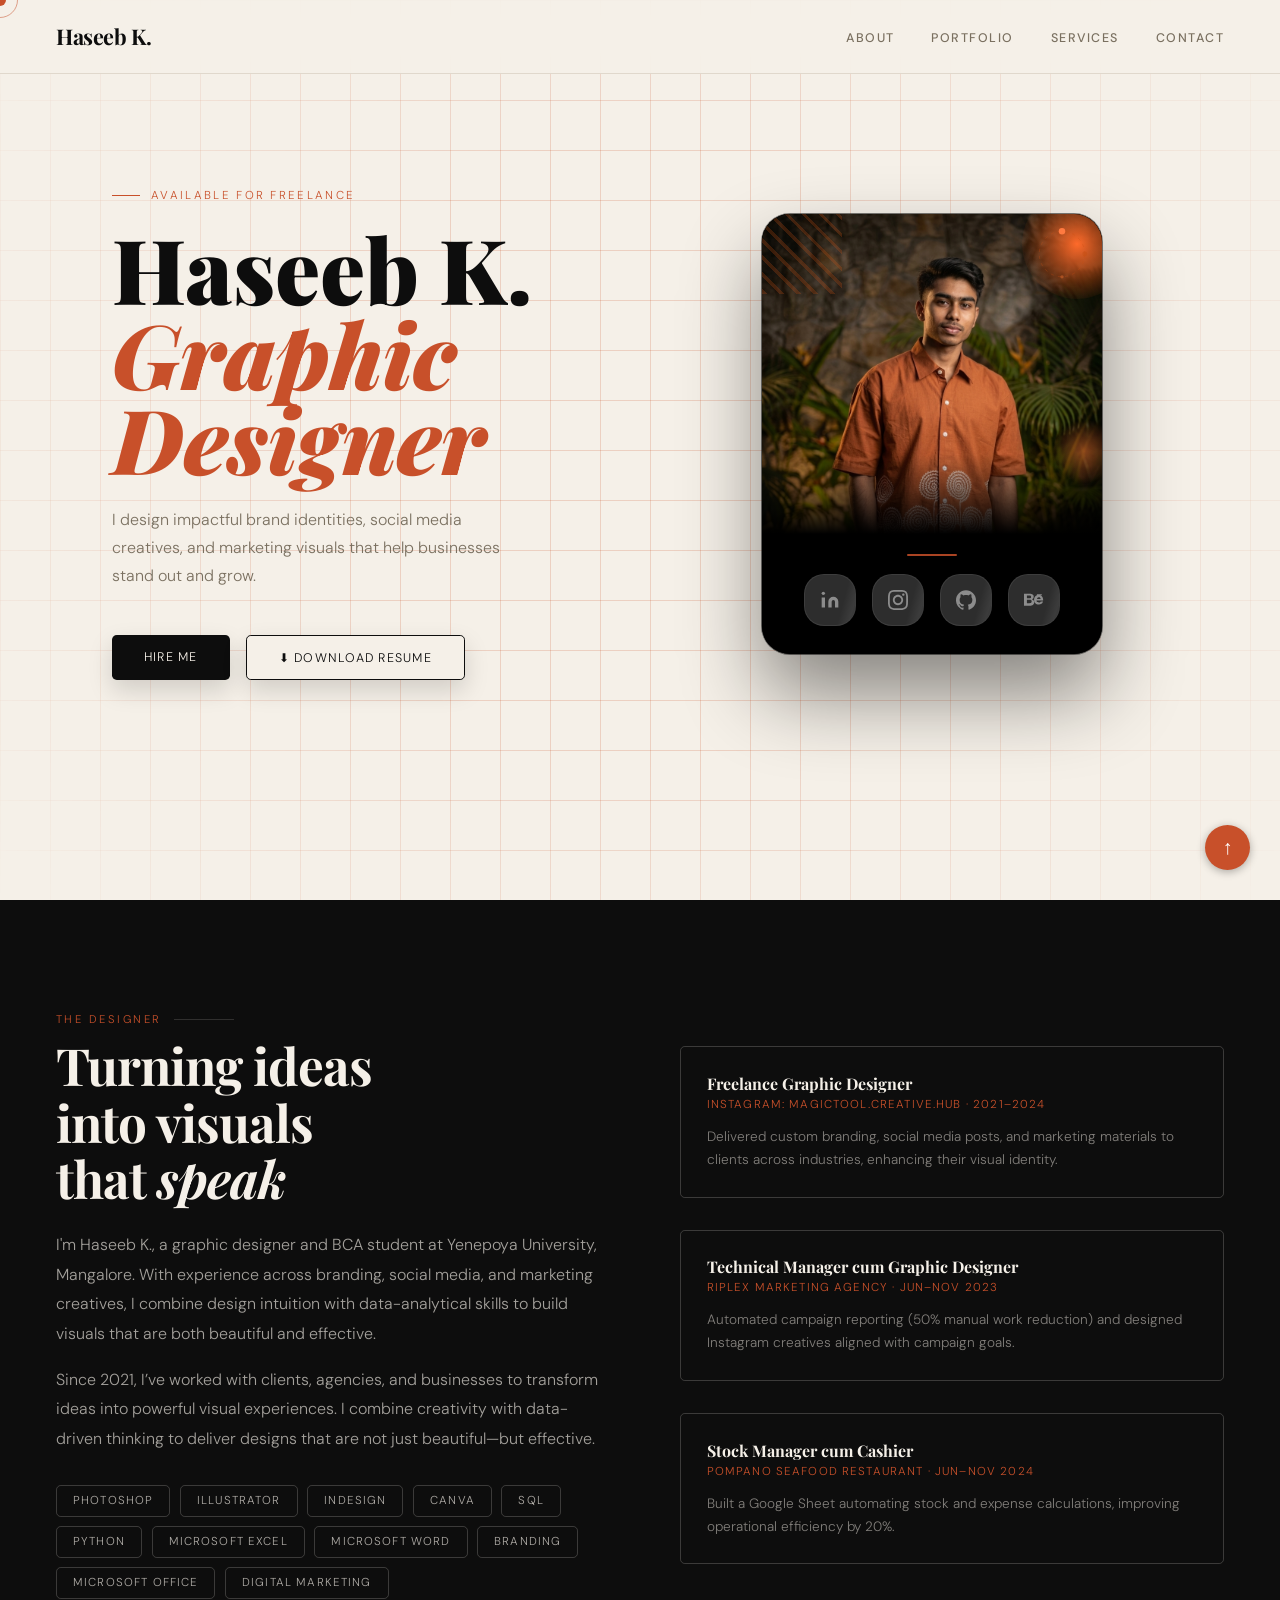
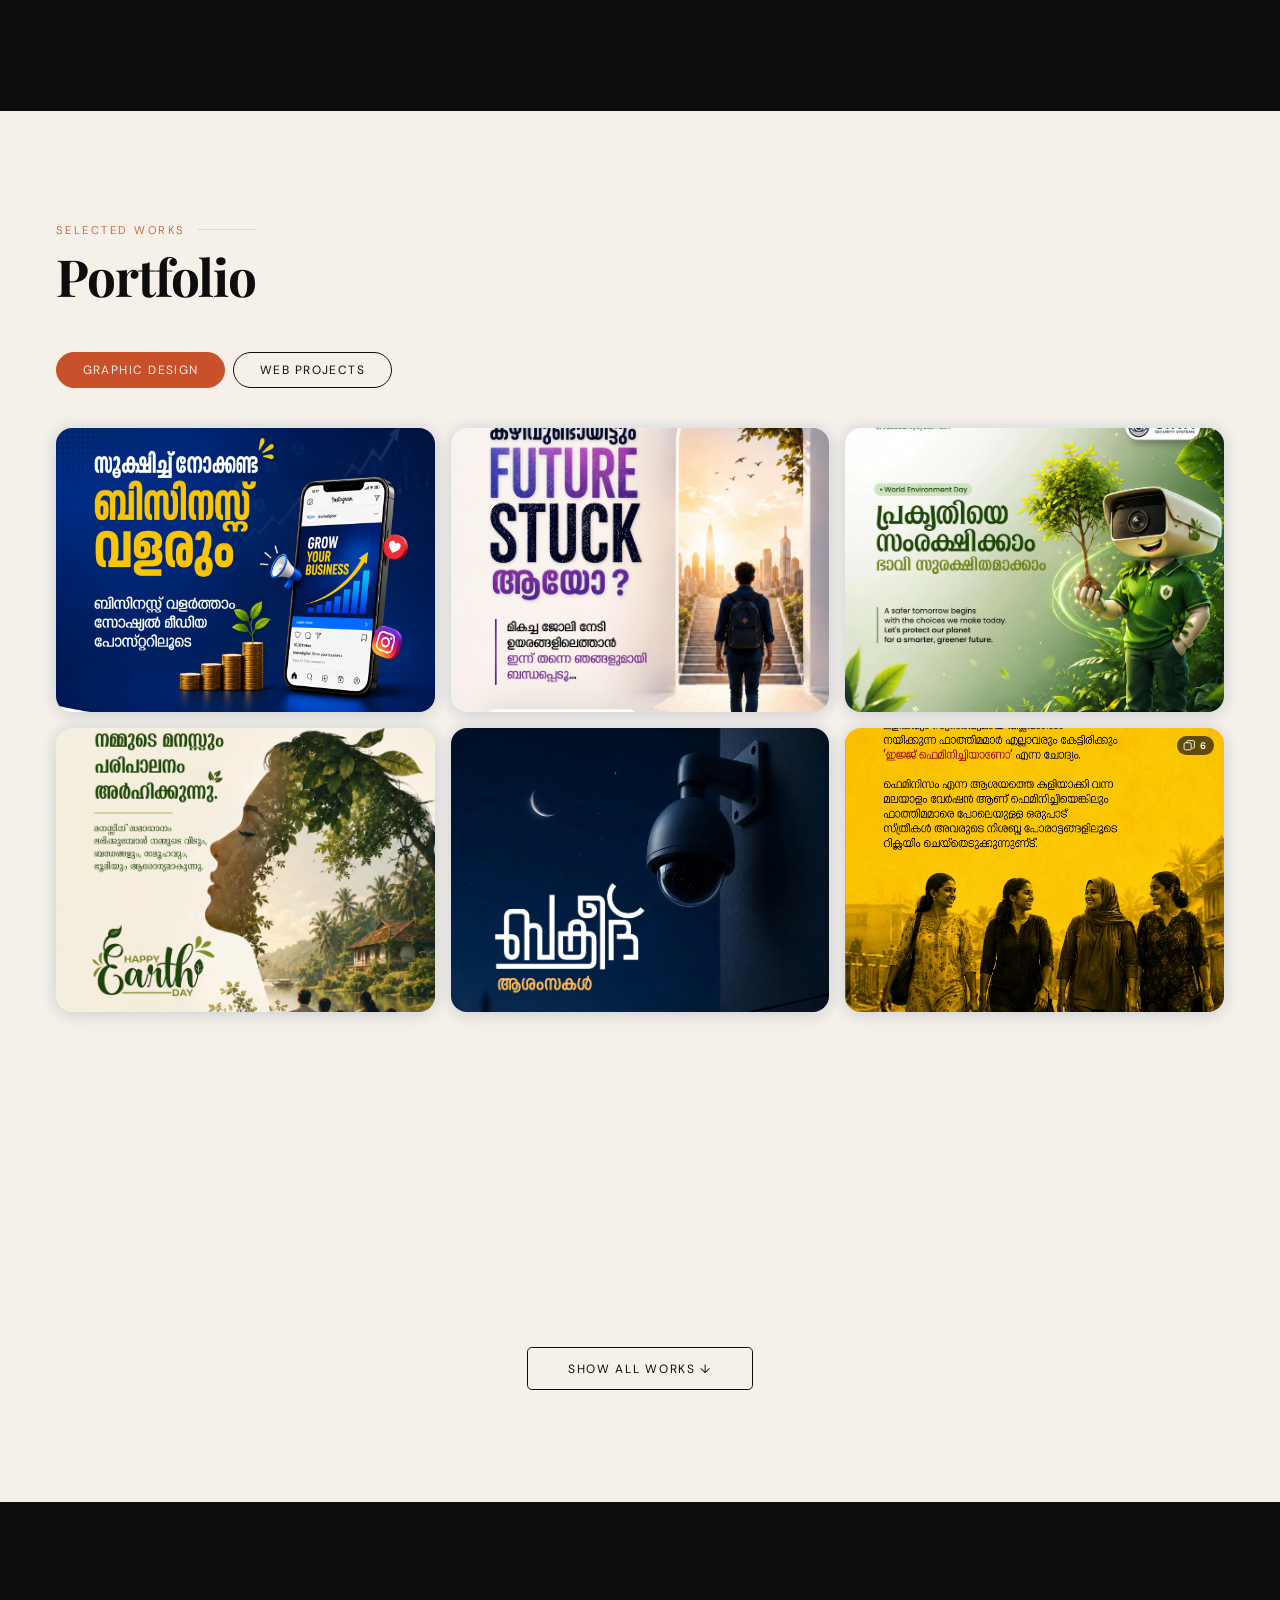
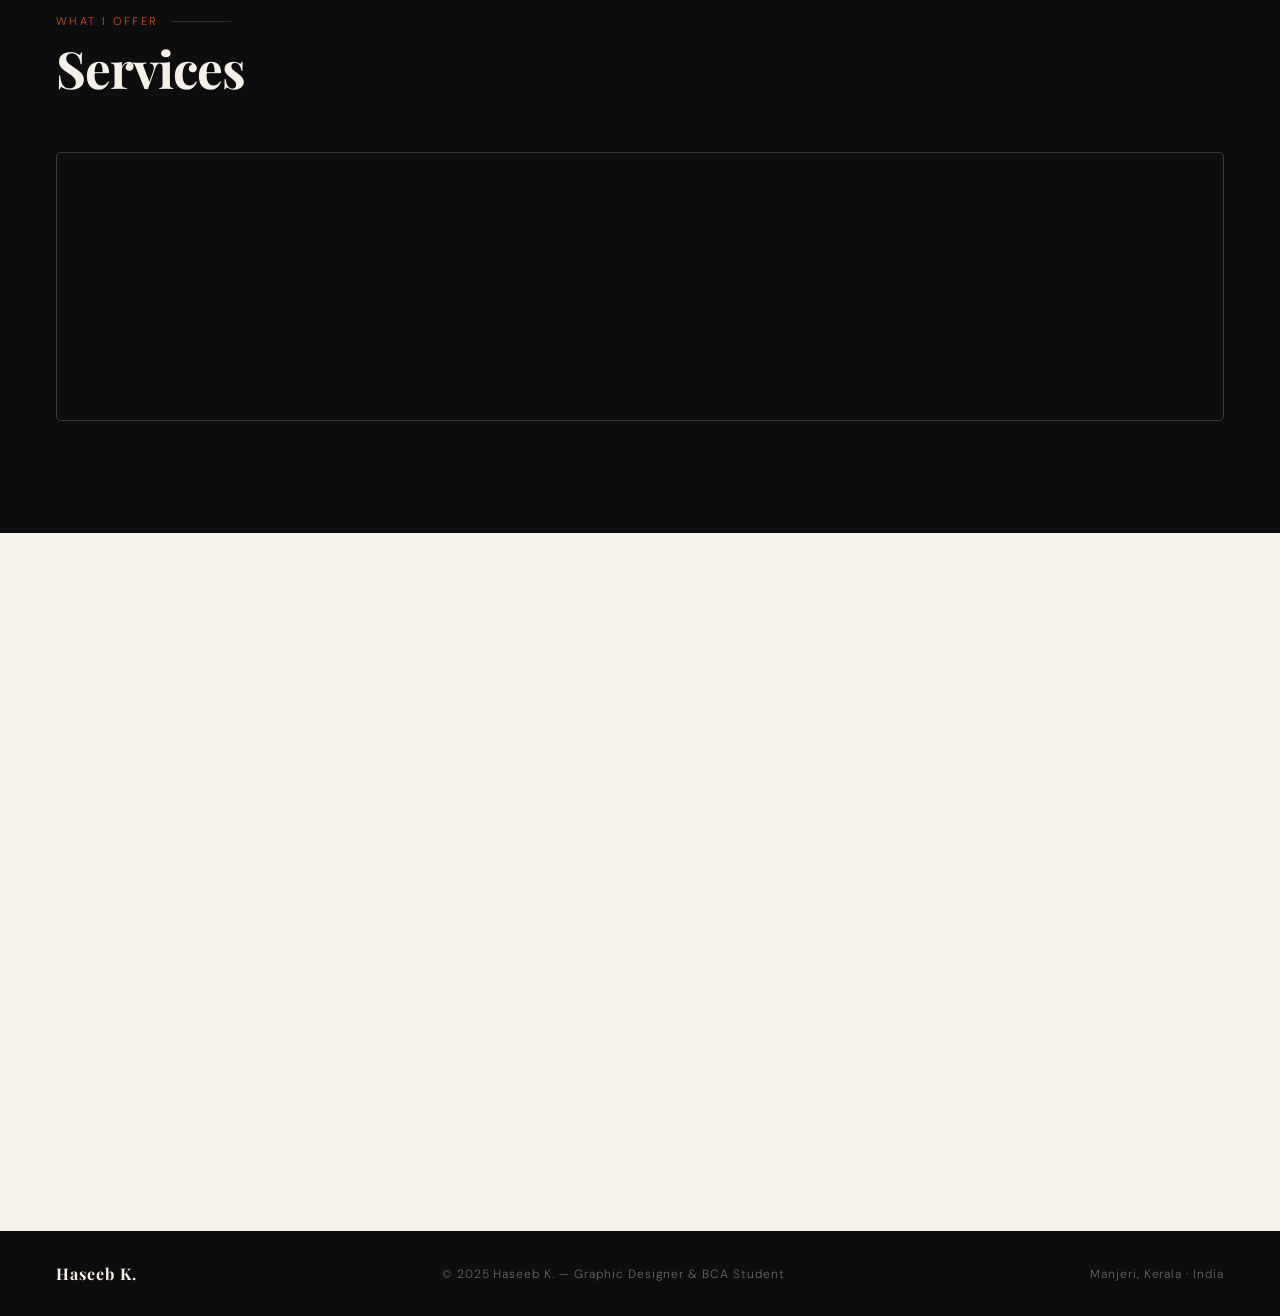
==== commit 23c42814: "reverted to first" ====
--- a/index.html
+++ b/index.html
@@ -667,26 +667,37 @@
 
 
 <script>
-/* ─── SCROLL BAR ─────────────────────────────────── */
-window.addEventListener('scroll', () => {
-  const el = document.documentElement;
-  document.getElementById('scrollBar').style.width =
-    (el.scrollTop / (el.scrollHeight - el.clientHeight) * 100) + '%';
-});
-
-/* ─── CUSTOM CURSOR (desktop only) ──────────────── */
-if (window.matchMedia('(pointer: fine)').matches) {
-  const cur  = document.getElementById('cursor');
-  const ring = document.getElementById('cursorRing');
-  document.addEventListener('mousemove', e => {
-    cur.style.cssText  = `left:${e.clientX}px;top:${e.clientY}px`;
-    setTimeout(() => {
-      ring.style.cssText = `left:${e.clientX}px;top:${e.clientY}px`;
-    }, 60);
-  });
-}
-
-/* ─── SKELETON HELPERS ───────────────────────────── */
+// --- SCROLL INDICATOR
+window.onscroll = function () {
+  let scrollTop = document.documentElement.scrollTop;
+  let scrollHeight = document.documentElement.scrollHeight - document.documentElement.clientHeight;
+  let scrolled = (scrollTop / scrollHeight) * 100;
+
+  document.getElementById("scrollBar").style.width = scrolled + "%";
+};
+
+
+
+
+  // ── CUSTOM CURSOR — desktop (fine pointer) only ──
+  if (window.matchMedia('(pointer: fine)').matches) {
+    const cur = document.getElementById('cursor');
+    const ring = document.getElementById('cursorRing');
+    document.addEventListener('mousemove', e => {
+      cur.style.left = e.clientX + 'px';
+      cur.style.top  = e.clientY + 'px';
+      setTimeout(() => {
+        ring.style.left = e.clientX + 'px';
+        ring.style.top  = e.clientY + 'px';
+      }, 60);
+    });
+  }
+
+
+
+  
+// --- PORTFOLIO ----
+  
 function createSkeleton() {
   const sk = document.createElement('div');
   sk.className = 'img-skeleton';
@@ -697,7 +708,10 @@
   }
   return sk;
 }
-function revealSkeleton(sk) { sk.classList.add('done'); }
+
+function revealSkeleton(sk) {
+  sk.classList.add('done');
+}
 
 function initSkeletons() {
   document.querySelectorAll('.work-item > img').forEach(img => {
@@ -705,41 +719,65 @@
     item.querySelector('.img-skeleton')?.remove();
     const sk = createSkeleton();
     item.insertBefore(sk, item.firstChild);
-    const reveal = () => { img.classList.add('loaded'); revealSkeleton(sk); };
-    (img.complete && img.naturalWidth > 0) ? reveal()
-      : img.addEventListener('load',  reveal, { once: true })
-      || img.addEventListener('error', reveal, { once: true });
+
+    function reveal() {
+      img.classList.add('loaded');
+      revealSkeleton(sk);
+    }
+    if (img.complete && img.naturalWidth > 0) {
+      reveal();
+    } else {
+      img.addEventListener('load',  reveal, { once: true });
+      img.addEventListener('error', reveal, { once: true });
+    }
   });
 }
 
-/* ─── CAROUSELS ──────────────────────────────────── */
 function initCarousels() {
   document.querySelectorAll('.work-item[data-images]').forEach(item => {
     let images;
     try { images = JSON.parse(item.dataset.images); } catch(e) { return; }
     if (!images || images.length < 2) return;
 
-    item.querySelector(':scope > img')?.remove();
+    const staticImg = item.querySelector(':scope > img');
+    if (staticImg) staticImg.remove();
 
     const track = document.createElement('div');
     track.className = 'thumb-slides';
-
     images.forEach(src => {
       const slide = document.createElement('div');
       slide.className = 'thumb-slide';
       const img = document.createElement('img');
       img.src = src; img.alt = '';
+
       const sk = createSkeleton();
-      const revealSlide = () => { img.classList.add('loaded'); revealSkeleton(sk); };
-      (img.complete && img.naturalWidth > 0) ? revealSlide()
-        : img.addEventListener('load',  revealSlide, { once: true })
-        || img.addEventListener('error', revealSlide, { once: true });
-      slide.append(sk, img);
+
+      function revealSlide() {
+        img.classList.add('loaded');
+        revealSkeleton(sk);
+      }
+      if (img.complete && img.naturalWidth > 0) {
+        revealSlide();
+      } else {
+        img.addEventListener('load',  revealSlide, { once: true });
+        img.addEventListener('error', revealSlide, { once: true });
+      }
+
+      slide.appendChild(sk);
+      slide.appendChild(img);
       track.appendChild(slide);
     });
     item.insertBefore(track, item.firstChild);
 
-    /* dots */
+    let current = 0;
+    if (window.matchMedia('(min-width: 768px)').matches) {
+      let autoSlide = setInterval(() => goTo(current + 1), 3000);
+      item.addEventListener('mouseenter', () => clearInterval(autoSlide));
+      item.addEventListener('mouseleave', () => {
+        autoSlide = setInterval(() => goTo(current + 1), 3000);
+      });
+    }
+
     const dotsEl = document.createElement('div');
     dotsEl.className = 'thumb-dots';
     images.forEach((_, i) => {
@@ -748,49 +786,38 @@
       dotsEl.appendChild(d);
     });
     item.appendChild(dotsEl);
-    const dots = dotsEl.querySelectorAll('.thumb-dot');
-
-    /* badge */
+
     const badge = document.createElement('div');
     badge.className = 'carousel-badge';
-    badge.innerHTML = `<svg viewBox="0 0 24 24" xmlns="http://www.w3.org/2000/svg">
-      <rect x="2" y="7" width="13" height="13" rx="2" fill="none" stroke="#fff" stroke-width="1.8"/>
-      <path d="M7 7V5a2 2 0 0 1 2-2h10a2 2 0 0 1 2 2v10a2 2 0 0 1-2 2h-2"
-            fill="none" stroke="#fff" stroke-width="1.8" stroke-linecap="round"/>
-    </svg><span>${images.length}</span>`;
+    badge.innerHTML = `
+      <svg viewBox="0 0 24 24" xmlns="http://www.w3.org/2000/svg">
+        <rect x="2" y="7" width="13" height="13" rx="2" fill="none" stroke="#fff" stroke-width="1.8"/>
+        <path d="M7 7V5a2 2 0 0 1 2-2h10a2 2 0 0 1 2 2v10a2 2 0 0 1-2 2h-2" fill="none" stroke="#fff" stroke-width="1.8" stroke-linecap="round"/>
+      </svg>
+      <span>${images.length}</span>`;
     item.appendChild(badge);
 
-    /* nav buttons */
     const prevBtn = document.createElement('button');
     prevBtn.setAttribute('aria-label', 'Previous image');
     const nextBtn = document.createElement('button');
     nextBtn.setAttribute('aria-label', 'Next image');
-    item.append(prevBtn, nextBtn);
-
-    let current = 0;
+    item.appendChild(prevBtn);
+    item.appendChild(nextBtn);
+
+    const dots = dotsEl.querySelectorAll('.thumb-dot');
+
     function goTo(idx) {
       current = (idx + images.length) % images.length;
       track.style.transform = `translateX(-${current * 100}%)`;
       dots.forEach((d, i) => d.classList.toggle('active', i === current));
     }
 
-    /* auto-slide — desktop only, cleaned up properly */
-    let autoSlide;
-    if (window.matchMedia('(min-width: 768px)').matches) {
-      autoSlide = setInterval(() => goTo(current + 1), 3000);
-      item.addEventListener('mouseenter', () => clearInterval(autoSlide));
-      item.addEventListener('mouseleave', () => {
-        autoSlide = setInterval(() => goTo(current + 1), 3000);
-      });
-    }
-
     prevBtn.addEventListener('click', e => { e.stopPropagation(); goTo(current - 1); });
     nextBtn.addEventListener('click', e => { e.stopPropagation(); goTo(current + 1); });
 
-    /* touch swipe */
     let tsX = null;
     item.addEventListener('touchstart', e => { tsX = e.touches[0].clientX; }, { passive: true });
-    item.addEventListener('touchend',   e => {
+    item.addEventListener('touchend', e => {
       if (tsX === null) return;
       const dx = e.changedTouches[0].clientX - tsX;
       if (Math.abs(dx) > 30) goTo(current + (dx < 0 ? 1 : -1));
@@ -801,17 +828,27 @@
   });
 }
 
-/* ─── LIGHTBOX ───────────────────────────────────── */
-let lbImages = [], lbIndex = 0, lbDragX = null;
+/* ─────────────────────────────────────────
+   LIGHTBOX
+───────────────────────────────────────── */
+let lbImages = [];
+let lbIndex  = 0;
+let lbDragX  = null;
 
 function openLightbox(el) {
   let images = [];
-  if (el.dataset.images) try { images = JSON.parse(el.dataset.images); } catch(e) {}
-  if (!images.length) { const img = el.querySelector('img'); if (img) images = [img.src]; }
+  if (el.dataset.images) {
+    try { images = JSON.parse(el.dataset.images); } catch(e) {}
+  }
+  if (!images.length) {
+    const img = el.querySelector('img');
+    if (img) images = [img.src];
+  }
   if (!images.length) return;
 
   lbImages = images;
   lbIndex  = (typeof el._carouselIndex === 'function') ? el._carouselIndex() : 0;
+
   document.getElementById('lightboxTitle').textContent = el.dataset.title || '';
   document.getElementById('lightboxCat').textContent   = el.dataset.cat   || '';
 
@@ -827,7 +864,8 @@
     const slide = document.createElement('div');
     slide.className = 'lb-slide';
     const img = document.createElement('img');
-    img.src = src; img.alt = ''; img.draggable = false;
+    img.src = src; img.alt = '';
+    img.draggable = false;
     slide.appendChild(img);
     track.appendChild(slide);
   });
@@ -843,6 +881,7 @@
       dotsEl.appendChild(d);
     });
   }
+
   lbSetIndex(lbIndex, false);
 }
 
@@ -856,12 +895,19 @@
   counter.textContent = `${lbIndex + 1} / ${lbImages.length}`;
   counter.classList.toggle('single', lbImages.length <= 1);
 
-  document.querySelectorAll('#lbDots .lb-dot').forEach((d, i) =>
-    d.classList.toggle('active', i === lbIndex));
-
-  const isMulti = lbImages.length > 1;
-  document.getElementById('lbPrev').classList.toggle('hidden', !isMulti || lbIndex === 0);
-  document.getElementById('lbNext').classList.toggle('hidden', !isMulti || lbIndex === lbImages.length - 1);
+  document.querySelectorAll('#lbDots .lb-dot').forEach((d, i) => d.classList.toggle('active', i === lbIndex));
+
+  const prevBtn = document.getElementById('lbPrev');
+  const nextBtn = document.getElementById('lbNext');
+  if (lbImages.length > 1) {
+    prevBtn.classList.remove('hidden');
+    nextBtn.classList.remove('hidden');
+    prevBtn.classList.toggle('hidden', lbIndex === 0);
+    nextBtn.classList.toggle('hidden', lbIndex === lbImages.length - 1);
+  } else {
+    prevBtn.classList.add('hidden');
+    nextBtn.classList.add('hidden');
+  }
 }
 
 function lbGo(dir, e) {
@@ -870,14 +916,14 @@
 }
 
 function closeLightbox(e) {
-  if (!e || e.target === document.getElementById('lightbox')
-         || e.target.classList.contains('lightbox-close')) {
+  if (!e
+      || e.target === document.getElementById('lightbox')
+      || e.target.classList.contains('lightbox-close')) {
     document.getElementById('lightbox').classList.remove('open');
     document.body.style.overflow = '';
   }
 }
 
-/* ─── KEYBOARD + TOUCH (lightbox) ───────────────── */
 document.addEventListener('keydown', e => {
   if (!document.getElementById('lightbox').classList.contains('open')) return;
   if (e.key === 'Escape')     closeLightbox();
@@ -885,110 +931,18 @@
   if (e.key === 'ArrowRight') lbSetIndex(lbIndex + 1);
 });
 
-/* ─── ALL DOM-DEPENDENT CODE ─────────────────────── */
-window.addEventListener('DOMContentLoaded', () => {
-
-  /* Lightbox touch — safe inside DOMContentLoaded */
-  const lbStage = document.getElementById('lbStage');
-  if (lbStage) {
-    lbStage.addEventListener('touchstart', e => { lbDragX = e.touches[0].clientX; }, { passive: true });
-    lbStage.addEventListener('touchend',   e => {
-      if (lbDragX === null) return;
-      const dx = e.changedTouches[0].clientX - lbDragX;
-      if (Math.abs(dx) > 40) lbSetIndex(lbIndex + (dx < 0 ? 1 : -1));
-      lbDragX = null;
-    });
-  }
-
-  /* Carousels & skeletons */
-  initCarousels();
-  initSkeletons();
-
-  /* Hide show-all btn if extra grid is empty */
-  const extra = document.getElementById('extraGrid');
-  const btn   = document.getElementById('showAllBtn');
-  if (extra && extra.children.length === 0 && btn) btn.style.display = 'none';
-
-  /* ── SINGLE unified scroll-reveal observer ── */
-  const revealObs = new IntersectionObserver((entries) => {
-    entries.forEach(entry => {
-      if (!entry.isIntersecting) return;
-      entry.target.classList.add('show');           // for .exp-item
-      entry.target.style.opacity   = '1';           // for others
-      entry.target.style.transform = 'translateY(18px)';
-      if (window.innerWidth > 768 && entry.target.classList.contains('service-card')) {
-        setTimeout(() => { entry.target.style.transitionDelay = '0s'; }, 800);
-      }
-    });
-  }, { threshold: 0.2 });
-
-  /* exp-items */
-  document.querySelectorAll('.exp-item').forEach(el => revealObs.observe(el));
-
-  /* service cards with stagger */
-  document.querySelectorAll('.service-card').forEach((el, i) => {
-    el.style.cssText += `opacity:0;transform:translateY(18px);
-      transition:opacity .55s ease,transform .55s ease;
-      ${window.innerWidth > 768 ? `transition-delay:${0.45 + i * 0.1}s` : ''}`;
-    revealObs.observe(el);
-  });
-
-  /* other reveal targets */
-  document.querySelectorAll(
-    '.contact-left,.to-up-btn,.contact-form,.work-item,.web-card'
-  ).forEach(el => {
-    el.style.cssText += 'opacity:0;transform:translateY(18px);transition:opacity .55s ease,transform .55s ease';
-    revealObs.observe(el);
-  });
-
-  /* ── CONTACT FORM ── */
-  const form   = document.getElementById('contactForm');
-  const cfBtn  = document.getElementById('cf-btn');
-  const status = document.getElementById('cf-status');
-  if (!form) return;
-
-  form.addEventListener('submit', async e => {
-    e.preventDefault();
-    if (!form.checkValidity()) { form.reportValidity(); return; }
-
-    cfBtn.disabled = true;
-    cfBtn.textContent = 'Sending…';
-    status.className = 'cf-status';
-    status.textContent = '';
-
-    try {
-      const res = await fetch(form.action, {
-        method: 'POST', body: new FormData(form),
-        headers: { Accept: 'application/json' }
-      });
-      if (res.ok) {
-        status.textContent = '✓ Message sent! I\'ll get back to you soon.';
-        status.className   = 'cf-status success';
-        form.reset();
-        cfBtn.textContent  = 'Message Sent ✓';
-        setTimeout(() => {
-          cfBtn.textContent = 'Send Message →';
-          cfBtn.disabled    = false;
-          status.className  = 'cf-status';
-          status.textContent = '';
-        }, 5000);
-      } else {
-        const json = await res.json().catch(() => ({}));
-        status.textContent = json.error || '✕ Something went wrong. Please try again.';
-        status.className   = 'cf-status error';
-        cfBtn.textContent  = 'Send Message →';
-        cfBtn.disabled     = false;
-      }
-    } catch (_) {
-      status.textContent = '✕ Network error. Check your connection and try again.';
-      status.className   = 'cf-status error';
-      cfBtn.textContent  = 'Send Message →';
-      cfBtn.disabled     = false;
-    }
-  });
+const lbStage = document.getElementById('lbStage');
+lbStage.addEventListener('touchstart', e => { lbDragX = e.touches[0].clientX; }, { passive: true });
+lbStage.addEventListener('touchend', e => {
+  if (lbDragX === null) return;
+  const dx = e.changedTouches[0].clientX - lbDragX;
+  if (Math.abs(dx) > 40) lbSetIndex(lbIndex + (dx < 0 ? 1 : -1));
+  lbDragX = null;
 });
 
-/* ─── TAB SWITCHER ───────────────────────────────── */
+/* ─────────────────────────────────────────
+   TAB SWITCHER
+───────────────────────────────────────── */
 function switchTab(tab, btn) {
   document.querySelectorAll('.ptab').forEach(b => b.classList.remove('active'));
   btn.classList.add('active');
@@ -996,7 +950,9 @@
   document.getElementById('panel-web').style.display    = tab === 'web'    ? 'block' : 'none';
 }
 
-/* ─── SHOW ALL / COLLAPSE ────────────────────────── */
+/* ─────────────────────────────────────────
+   SHOW ALL / COLLAPSE
+───────────────────────────────────────── */
 let showingAll = false;
 function toggleShowAll() {
   showingAll = !showingAll;
@@ -1015,6 +971,133 @@
   }
 }
 
+/* ─────────────────────────────────────────
+   INIT
+───────────────────────────────────────── */
+window.addEventListener('DOMContentLoaded', () => {
+  initCarousels();
+  initSkeletons();
+
+  const extra = document.getElementById('extraGrid');
+  const btn   = document.getElementById('showAllBtn');
+  if (extra && extra.children.length === 0 && btn) btn.style.display = 'none';
+});
+
+
+  // ── CONTACT FORM ──
+  (function () {
+    const form   = document.getElementById('contactForm');
+    const btn    = document.getElementById('cf-btn');
+    const status = document.getElementById('cf-status');
+  
+    if (!form) return;
+  
+    form.addEventListener('submit', async function (e) {
+      e.preventDefault();
+  
+      // Basic HTML5 validation check
+      if (!form.checkValidity()) {
+        form.reportValidity();
+        return;
+      }
+  
+      // UI: loading state
+      btn.disabled    = true;
+      btn.textContent = 'Sending…';
+      status.className = 'cf-status';
+      status.textContent = '';
+  
+      try {
+        const data = new FormData(form);
+        const res  = await fetch(form.action, {
+          method:  'POST',
+          body:    data,
+          headers: { Accept: 'application/json' }
+        });
+  
+        if (res.ok) {
+          // Success
+          status.textContent = '✓ Message sent! I\'ll get back to you soon.';
+          status.className   = 'cf-status success';
+          form.reset();
+          btn.textContent = 'Message Sent ✓';
+          setTimeout(() => {
+            btn.textContent = 'Send Message →';
+            btn.disabled    = false;
+            status.className = 'cf-status';
+            status.textContent = '';
+          }, 5000);
+        } else {
+          // Formspree returned an error
+          const json = await res.json().catch(() => ({}));
+          status.textContent = json.error || '✕ Something went wrong. Please try again.';
+          status.className   = 'cf-status error';
+          btn.textContent    = 'Send Message →';
+          btn.disabled       = false;
+        }
+      } catch (_) {
+        // Network error
+        status.textContent = '✕ Network error. Check your connection and try again.';
+        status.className   = 'cf-status error';
+        btn.textContent    = 'Send Message →';
+        btn.disabled       = false;
+      }
+    });
+  })();
+
+
+
+  // SCROLL REVEAL FOR EXPERIENCE ITEM ONLY
+  const elements = document.querySelectorAll('.exp-item');
+
+  const observer = new IntersectionObserver((entries) => {
+    entries.forEach(entry => {
+      if (entry.isIntersecting) {
+        entry.target.classList.add('show');
+      }
+    });
+  }, {
+    threshold: 0.2 // trigger when 30% visible 
+    });
+
+  elements.forEach(el => observer.observe(el));
+  
+  
+  // ── SCROLL REVEAL ──
+  const obs = new IntersectionObserver(entries => {
+    entries.forEach(entry => {
+      if (entry.isIntersecting) {
+        entry.target.style.opacity = '1';
+        entry.target.style.transform = 'translateY(0)';
+        
+        if (window.innerWidth > 768 && entry.target.classList.contains('service-card')) {
+          setTimeout(() => {
+            entry.target.style.transitionDelay = '0s';
+          }, 800);
+        }
+      }
+    });
+  }, { threshold: 0.2 });
+  
+  document.querySelectorAll('.service-card').forEach((el, i) => {
+    el.style.opacity = '0';
+    el.style.transform = 'translateY(18px)';
+    el.style.transition = 'opacity 0.55s ease, transform 0.55s ease';
+    
+    if (window.innerWidth > 768) {
+      el.style.transitionDelay = `${0.45 + i * 0.1}s`;
+    }
+    
+    obs.observe(el);
+  });
+  
+  document.querySelectorAll('.contact-left, .to-up-btn, .contact-form, .work-item, .web-card').forEach(el => {
+    el.style.opacity = '0';
+    el.style.transform = 'translateY(18px)';
+    el.style.transition = 'opacity 0.55s ease, transform 0.55s ease';
+    obs.observe(el);
+  });
+
 </script>
 </body>
 </html>
--- a/style.css
+++ b/style.css
@@ -968,7 +968,7 @@
   display: flex; align-items: center; justify-content: center;
 }
 .lb-slide img {
-  max-width: 88vw; max-height: 78vh;
+  max-width: 88vw; max-height: 68vh;
   object-fit: contain; display: block;
   border-radius: 2px;
   user-select: none; -webkit-user-drag: none;
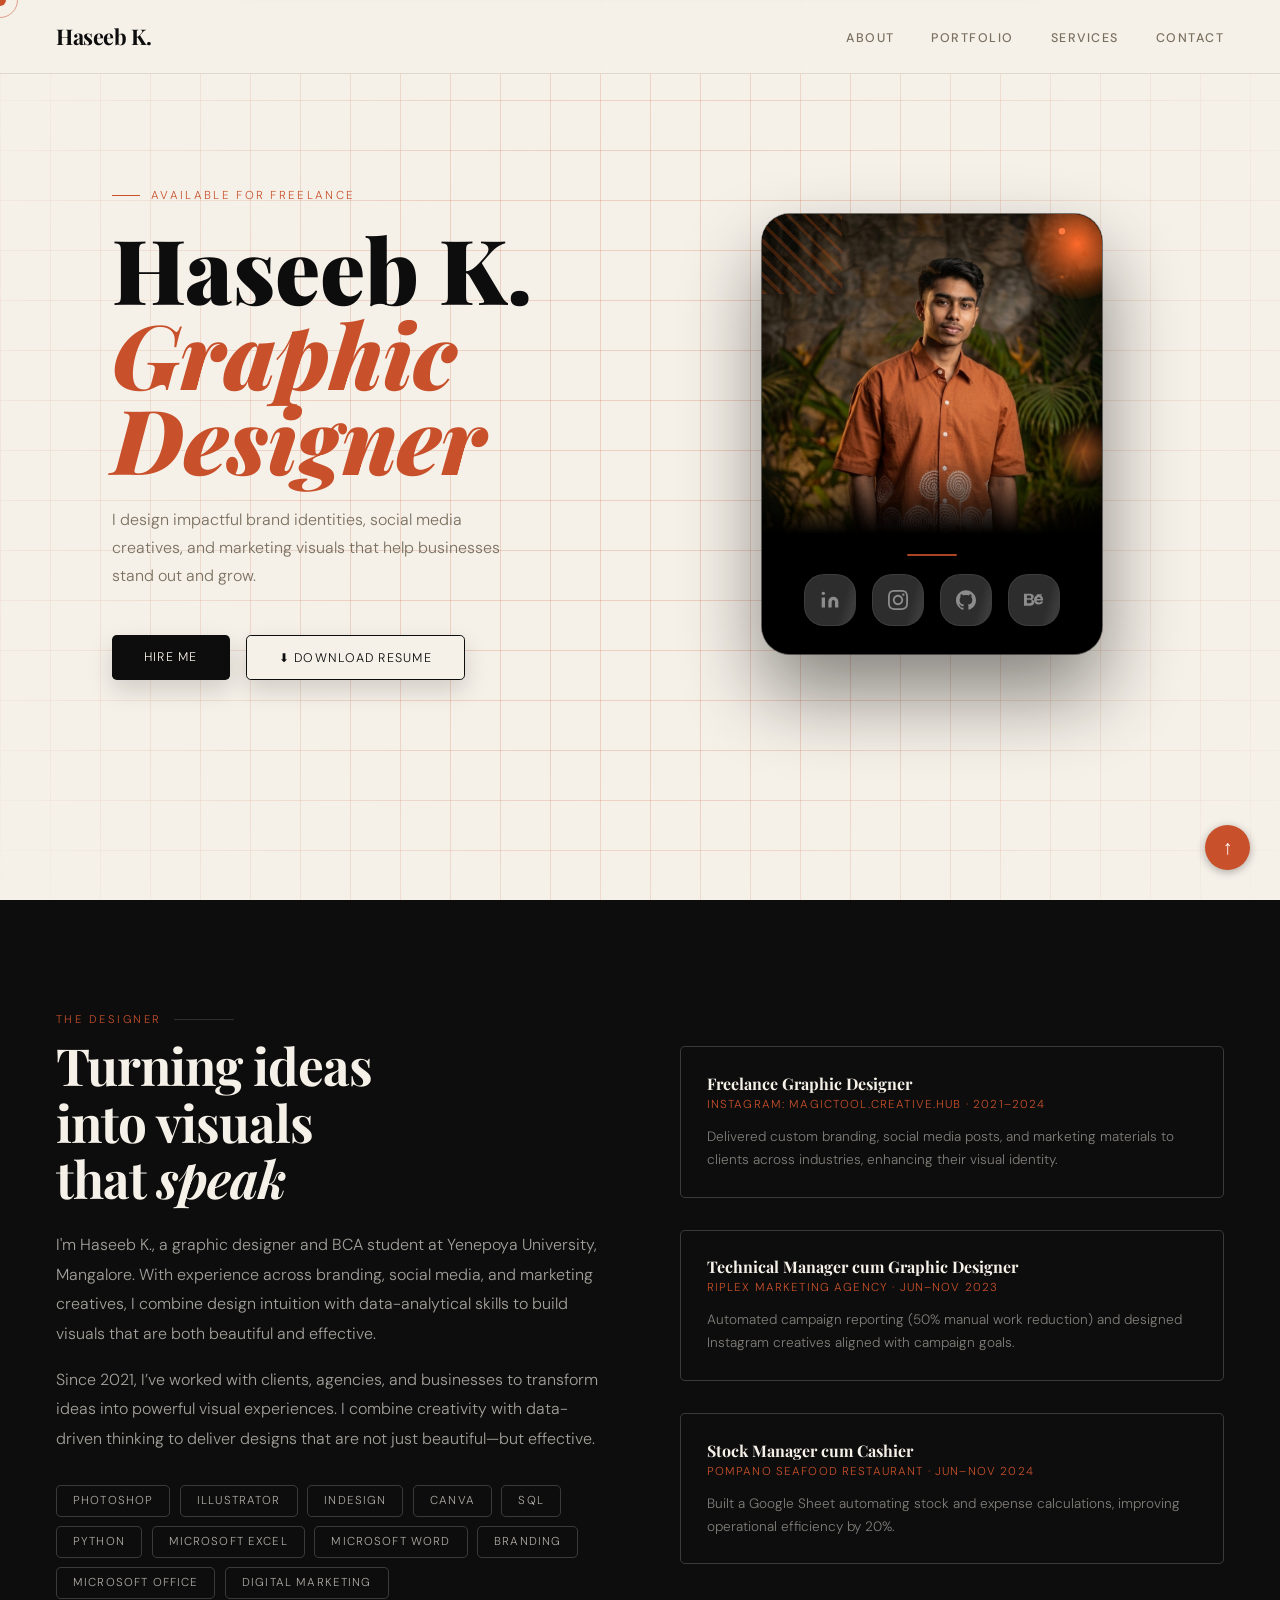
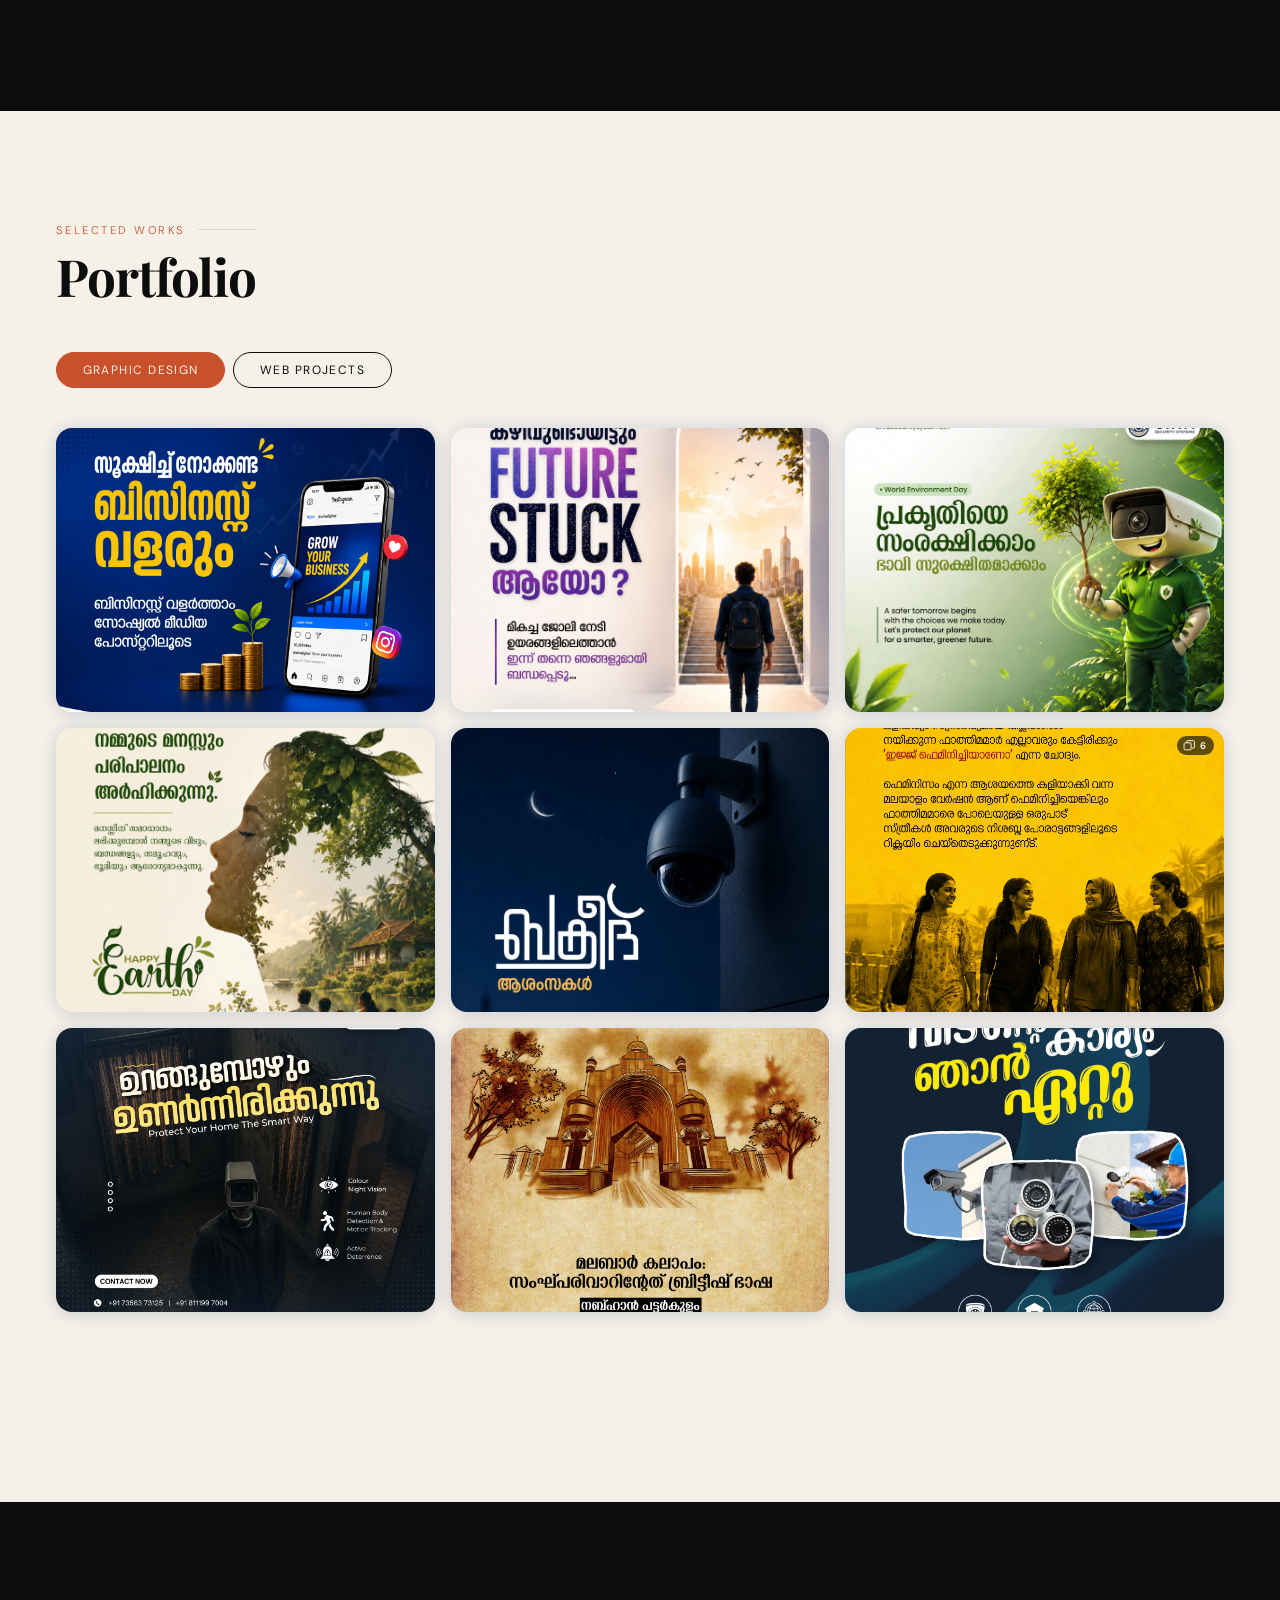
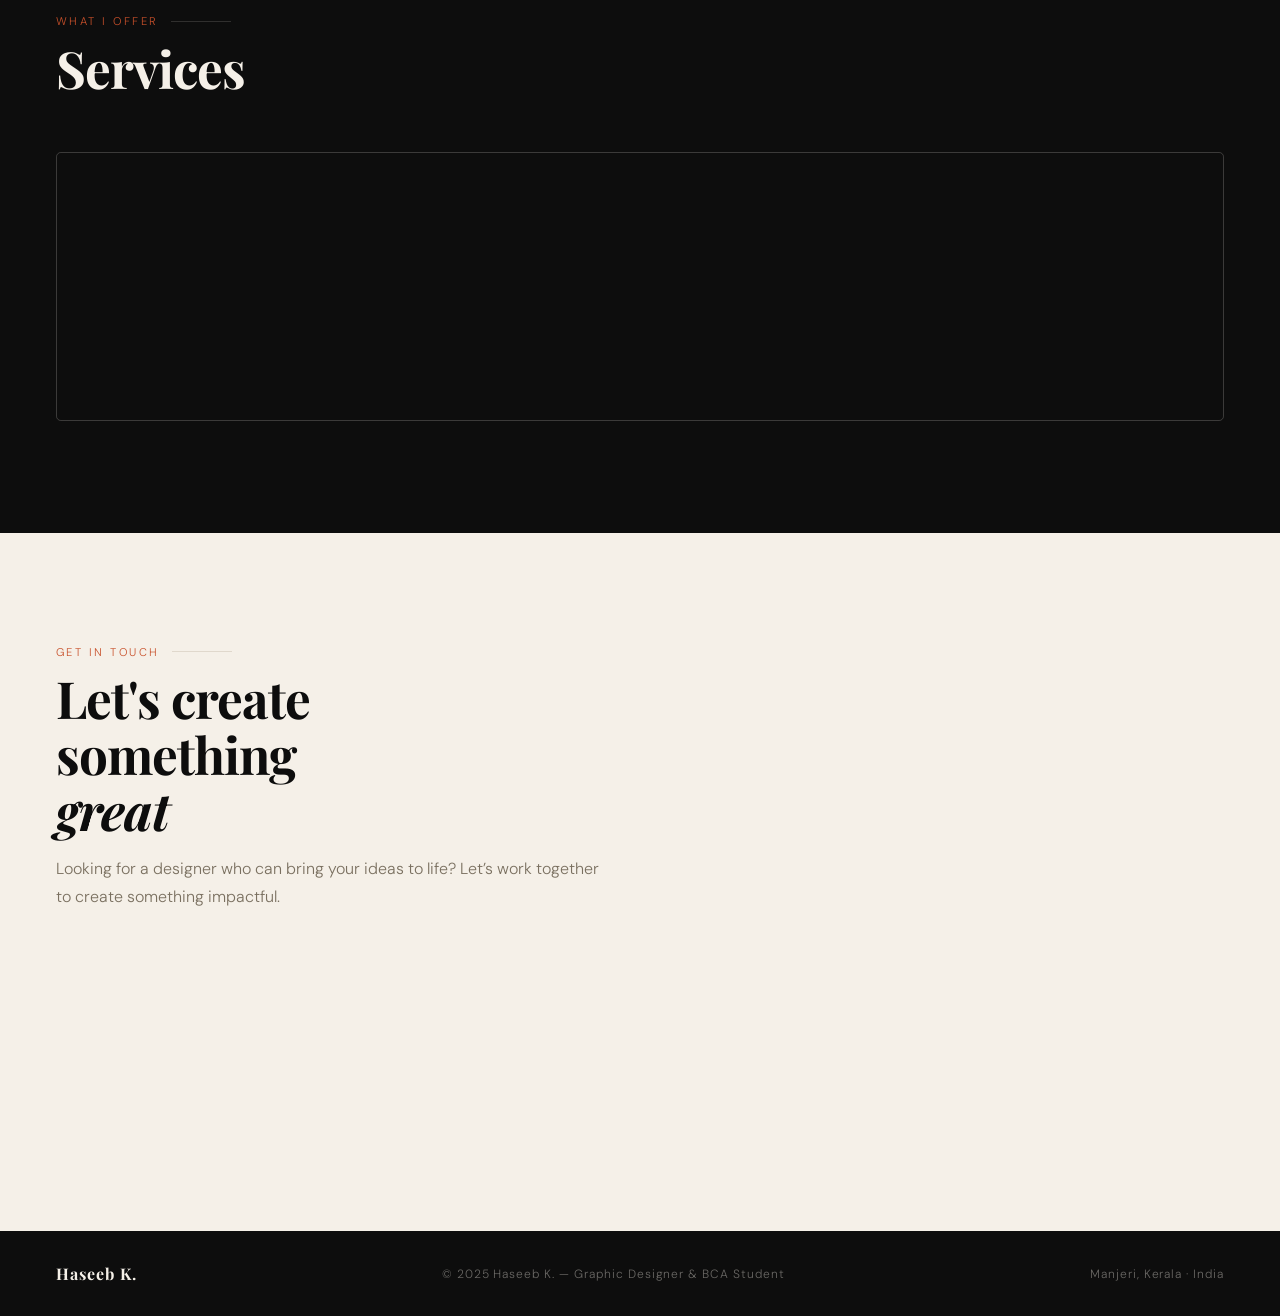
==== commit fe5204ea: "changed scroll reveal animation from js to css" ====
--- a/index.html
+++ b/index.html
@@ -41,7 +41,7 @@
 
 <!-- TO UP BUTTON -->
 
-<button onclick="window.scrollTo({top: 0, behavior: 'smooth'})" class="to-up-btn">
+<button onclick="window.scrollTo({top: 0, behavior: 'smooth'})" class="to-up-btn reveal reveal-right">
   ↑
 </button>
 
@@ -170,7 +170,7 @@
     <p class="about-text" style="margin-top:1rem;">
     Since 2021, I’ve worked with clients, agencies, and businesses to transform ideas into powerful visual experiences. I combine creativity with data-driven thinking to deliver designs that are not just beautiful—but effective.
     </p>
-    <div class="skills-grid">
+    <div class="skills-grid reveal reveal-left">
       <span class="skill-chip">Photoshop</span>
       <span class="skill-chip">Illustrator</span>
       <span class="skill-chip">InDesign</span>
@@ -185,21 +185,25 @@
     </div>
   </div>
   <div class="about-right">
-    <div class="exp-item">
+    
+    <div class="exp-item reveal reveal-right">
       <div class="exp-role">Freelance Graphic Designer</div>
       <div class="exp-company">Instagram: magictool.creative.hub · 2021–2024</div>
       <div class="exp-desc">Delivered custom branding, social media posts, and marketing materials to clients across industries, enhancing their visual identity.</div>
     </div>
-    <div class="exp-item">
+    
+    <div class="exp-item reveal reveal-right">
       <div class="exp-role">Technical Manager cum Graphic Designer</div>
       <div class="exp-company">Riplex Marketing Agency · Jun–Nov 2023</div>
       <div class="exp-desc">Automated campaign reporting (50% manual work reduction) and designed Instagram creatives aligned with campaign goals.</div>
     </div>
-    <div class="exp-item">
+    
+    <div class="exp-item reveal reveal-right">
       <div class="exp-role">Stock Manager cum Cashier</div>
       <div class="exp-company">Pompano Seafood Restaurant · Jun–Nov 2024</div>
       <div class="exp-desc">Built a Google Sheet automating stock and expense calculations, improving operational efficiency by 20%.</div>
     </div>
+    
   </div>
 </section>
 
@@ -213,7 +217,7 @@
   </div>
 
   <!-- TAB SWITCHER -->
-  <div class="portfolio-tabs">
+  <div class="portfolio-tabs reveal reveal-up">
     <button class="ptab active" onclick="switchTab('design', this)">Graphic Design</button>
     <button class="ptab" onclick="switchTab('web', this)">Web Projects</button>
   </div>
@@ -235,7 +239,7 @@
 
       <!-- CAROUSEL EXAMPLE — Awareness Campaign (2 images) 
       
-      <div class="work-item"
+      <div class="work-item reveal reveal-up"
            data-cat="Awareness Campaign Poster"
            data-images='["images/OrvaEnvironmentalDay.jpg"
                           "images/OppamEarthDay.jpg"
@@ -248,32 +252,32 @@
       -->
 
       <!-- SINGLE IMAGE -->
-      <div class="work-item" data-cat="Marketing" onclick="openLightbox(this)">
+      <div class="work-item reveal reveal-up" data-cat="Marketing" onclick="openLightbox(this)">
         <img src="images/BizireTask1.webp" alt="Marketing">
         <div class="work-overlay"><div class="work-cat">Marketing</div></div>
       </div>
       
-      <div class="work-item" data-cat="Marketing" onclick="openLightbox(this)">
+      <div class="work-item reveal reveal-up" data-cat="Marketing" onclick="openLightbox(this)">
         <img src="images/BizireTask2.webp" alt="Marketing">
         <div class="work-overlay"><div class="work-cat">Marketing</div></div>
       </div>
       
-      <div class="work-item" data-cat="Awareness Campaign Poster" onclick="openLightbox(this)">
+      <div class="work-item reveal reveal-up" data-cat="Awareness Campaign Poster" onclick="openLightbox(this)">
         <img src="images/OrvaEnvironmentalDay.webp" alt="Awareness Campaign Poster">
         <div class="work-overlay"><div class="work-cat">Awareness Campaign Poster</div></div>
       </div>
       
-       <div class="work-item" data-cat="Awareness Campaign Poster" onclick="openLightbox(this)">
+       <div class="work-item reveal reveal-up" data-cat="Awareness Campaign Poster" onclick="openLightbox(this)">
         <img src="images/OppamEarthDay.webp" alt="Awareness Campaign Poster">
         <div class="work-overlay"><div class="work-cat">Awareness Campaign Poster</div></div>
       </div>
       
-      <div class="work-item" data-cat="Greeting Poster" onclick="openLightbox(this)">
+      <div class="work-item reveal reveal-up" data-cat="Greeting Poster" onclick="openLightbox(this)">
         <img src="images/OrvaBakreeth.webp" alt="Greeting Poster">
         <div class="work-overlay"><div class="work-cat">Marketing</div></div>
       </div>
       
-      <div class="work-item"
+      <div class="work-item reveal reveal-up"
            data-cat="Awareness Campaign Carousel"
            data-images='["images/OppamC1.webp",
                           "images/OppamC2.webp",
@@ -286,17 +290,17 @@
         <div class="work-overlay"><div class="work-cat">Awareness Campaign Carousel</div></div>
       </div>
 
-      <div class="work-item" data-cat="Marketing" onclick="openLightbox(this)">
+      <div class="work-item reveal reveal-up" data-cat="Marketing" onclick="openLightbox(this)">
         <img src="images/OrvaPoster2.webp" alt="Marketing">
         <div class="work-overlay"><div class="work-cat">Marketing</div></div>
       </div>
 
-      <div class="work-item" data-cat="Magazine Cover" onclick="openLightbox(this)">
+      <div class="work-item reveal reveal-up" data-cat="Magazine Cover" onclick="openLightbox(this)">
         <img src="images/sa2.jpg" alt="Magazine Cover">
         <div class="work-overlay"><div class="work-cat">Magazine Cover</div></div>
       </div>
 
-      <div class="work-item" data-cat="Marketing" onclick="openLightbox(this)">
+      <div class="work-item reveal reveal-up" data-cat="Marketing" onclick="openLightbox(this)">
         <img src="images/OrvaPoster1.webp" alt="Marketing">
         <div class="work-overlay"><div class="work-cat">Marketing</div></div>
       </div>
@@ -306,124 +310,124 @@
 
     </div><!-- /mainGrid -->
 
-    <div class="show-all-row">
+    <div class="show-all-row reveal reveal-up">
       <button class="btn-show-all" id="showAllBtn" onclick="toggleShowAll()">Show All Works ↓</button>
     </div>
 
     <div class="portfolio-grid-extra" id="extraGrid">
       
-      <div class="work-item" data-cat="YouTube Thumbnail" onclick="openLightbox(this)">
+      <div class="work-item reveal reveal-up" data-cat="YouTube Thumbnail" onclick="openLightbox(this)">
         <img src="images/t1.png" alt="YouTube Thumbnail">
         <div class="work-overlay"><div class="work-cat">Thumbnail</div></div>
       </div>
 
-      <div class="work-item" data-cat="Branding" onclick="openLightbox(this)">
+      <div class="work-item reveal reveal-up" data-cat="Branding" onclick="openLightbox(this)">
         <img src="images/p1.jpg" alt="Social Media Poster">
         <div class="work-overlay"><div class="work-cat">Branding</div></div>
       </div>
       
-      <div class="work-item" data-cat="Bottle Label Print" onclick="openLightbox(this)">
+      <div class="work-item reveal reveal-up" data-cat="Bottle Label Print" onclick="openLightbox(this)">
         <img src="images/AlifBottleLabel.webp" alt="Bottle Label Print">
         <div class="work-overlay"><div class="work-cat">Bottle Label Print</div></div>
       </div>
 
-      <div class="work-item" data-cat="Business Card Print" onclick="openLightbox(this)">
+      <div class="work-item reveal reveal-up" data-cat="Business Card Print" onclick="openLightbox(this)">
         <img src="images/bc1.jpg" alt="Business Card Print">
         <div class="work-overlay"><div class="work-cat">Business Card Print</div></div>
       </div>
 
-      <div class="work-item" data-cat="Logo" onclick="openLightbox(this)">
+      <div class="work-item reveal reveal-up" data-cat="Logo" onclick="openLightbox(this)">
         <img src="images/RiplexLogo.webp" alt="Logo">
         <div class="work-overlay"><div class="work-cat">Logo</div></div>
       </div>
 
-      <div class="work-item" data-cat="Branding" onclick="openLightbox(this)">
+      <div class="work-item reveal reveal-up" data-cat="Branding" onclick="openLightbox(this)">
         <img src="images/p4.jpg" alt="Branding">
         <div class="work-overlay"><div class="work-cat">Branding</div></div>
       </div>
 
-      <div class="work-item" data-cat="Marketing" onclick="openLightbox(this)">
+      <div class="work-item reveal reveal-up" data-cat="Marketing" onclick="openLightbox(this)">
         <img src="images/IrfanAdmission.webp" alt="Marketing">
         <div class="work-overlay"><div class="work-cat">Marketing</div></div>
       </div>
 
-      <div class="work-item" data-cat="Marketing" onclick="openLightbox(this)">
+      <div class="work-item reveal reveal-up" data-cat="Marketing" onclick="openLightbox(this)">
         <img src="images/r1.jpg" alt="Marketing">
         <div class="work-overlay"><div class="work-cat">Marketing</div></div>
       </div>
 
-      <div class="work-item" data-cat="Magazine Cover" onclick="openLightbox(this)">
+      <div class="work-item reveal reveal-up" data-cat="Magazine Cover" onclick="openLightbox(this)">
         <img src="images/sa1.jpg" alt="Magazine Cover">
         <div class="work-overlay"><div class="work-cat">Magazine Cover</div></div>
       </div>
 
-      <div class="work-item" data-cat="Marketing" onclick="openLightbox(this)">
+      <div class="work-item reveal reveal-up" data-cat="Marketing" onclick="openLightbox(this)">
         <img src="images/t2.png" alt="Marketing">
         <div class="work-overlay"><div class="work-cat">Marketing</div></div>
       </div>
 
-      <div class="work-item" data-cat="Logo" onclick="openLightbox(this)">
+      <div class="work-item reveal reveal-up" data-cat="Logo" onclick="openLightbox(this)">
         <img src="images/MagictoolLogo.webp" alt="Logo">
         <div class="work-overlay"><div class="work-cat">Logo</div></div>
       </div>
 
-      <div class="work-item" data-cat="Social Impact Marketing" onclick="openLightbox(this)">
+      <div class="work-item reveal reveal-up" data-cat="Social Impact Marketing" onclick="openLightbox(this)">
         <img src="images/MagictoolDrug.webp" alt="Social Impact Marketing">
         <div class="work-overlay"><div class="work-cat">Social Impact Marketing</div></div>
       </div>
 
-      <div class="work-item" data-cat="Thumbnail" onclick="openLightbox(this)">
+      <div class="work-item reveal reveal-up" data-cat="Thumbnail" onclick="openLightbox(this)">
         <img src="images/t3.png" alt="YouTube Thumbnail">
         <div class="work-overlay"><div class="work-cat">Thumbnail</div></div>
       </div>
 
-      <div class="work-item" data-cat="Marketing" onclick="openLightbox(this)">
+      <div class="work-item reveal reveal-up" data-cat="Marketing" onclick="openLightbox(this)">
         <img src="images/sa3.jpg" alt="Marketing">
         <div class="work-overlay"><div class="work-cat">Marketing</div></div>
       </div>
 
-      <div class="work-item" data-cat="Marketing" onclick="openLightbox(this)">
+      <div class="work-item reveal reveal-up" data-cat="Marketing" onclick="openLightbox(this)">
         <img src="images/p2.jpg" alt="Marketing">
         <div class="work-overlay"><div class="work-cat">Marketing</div></div>
       </div>
 
-      <div class="work-item" data-cat="Magazine Cover" onclick="openLightbox(this)">
+      <div class="work-item reveal reveal-up" data-cat="Magazine Cover" onclick="openLightbox(this)">
         <img src="images/sa4.jpg" alt="Magazine Cover">
         <div class="work-overlay"><div class="work-cat">Magazine Cover</div></div>
       </div>
 
-      <div class="work-item" data-cat="Logo" onclick="openLightbox(this)">
+      <div class="work-item reveal reveal-up" data-cat="Logo" onclick="openLightbox(this)">
         <img src="images/MovieHutLogo.webp" alt="Logo">
         <div class="work-overlay"><div class="work-cat">Logo</div></div>
       </div>
 
-      <div class="work-item" data-cat="Editorial Illustration" onclick="openLightbox(this)">
+      <div class="work-item reveal reveal-up" data-cat="Editorial Illustration" onclick="openLightbox(this)">
         <img src="images/LisanEid.webp" alt="Editorial Illustration">
         <div class="work-overlay"><div class="work-cat">Editorial Illustration</div></div>
       </div>
 
-      <div class="work-item" data-cat="Social Impact Marketing" onclick="openLightbox(this)">
+      <div class="work-item reveal reveal-up" data-cat="Social Impact Marketing" onclick="openLightbox(this)">
         <img src="images/MagictoolFather.webp" alt="Social Impact Marketing">
         <div class="work-overlay"><div class="work-cat">Social Impact Marketing</div></div>
       </div>
 
-      <div class="work-item" data-cat="YouTube Thumbnail" onclick="window.open('pdfs/OTUsthad.pdf', '_blank')">
+      <div class="work-item reveal reveal-up" data-cat="YouTube Thumbnail" onclick="window.open('pdfs/OTUsthad.pdf', '_blank')">
         <img src="pdfs/OTUsthadThumb.jpg" alt="YouTube Thumbnail">
         <div class="work-overlay"><div class="work-cat">Thumbnail</div></div>
         <div class="pdf-badge">PDF</div>
       </div>
 
-      <div class="work-item" data-cat="YouTube Thumbnail" onclick="openLightbox(this)">
+      <div class="work-item reveal reveal-up" data-cat="YouTube Thumbnail" onclick="openLightbox(this)">
         <img src="images/t4.jpg" alt="YouTube Thumbnail">
         <div class="work-overlay"><div class="work-cat">Thumbnail</div></div>
       </div>
 
-      <div class="work-item" data-cat="Logo" onclick="openLightbox(this)">
+      <div class="work-item reveal reveal-up" data-cat="Logo" onclick="openLightbox(this)">
         <img src="images/SaypinsLogo.webp" alt="Logo">
         <div class="work-overlay"><div class="work-cat">Logo</div></div>
       </div>
 
-      <div class="work-item" data-cat="YouTube Thumbnail" onclick="openLightbox(this)">
+      <div class="work-item reveal reveal-up" data-cat="YouTube Thumbnail" onclick="openLightbox(this)">
         <img src="images/t5.jpg" alt="YouTube Thumbnail">
         <div class="work-overlay"><div class="work-cat">Thumbnail</div></div>
       </div>
@@ -431,7 +435,7 @@
 
     </div><!-- /extraGrid -->
 
-    <div class="show-all-row" id="collapseRow" style="display:none; margin-top:1.5rem;">
+    <div class="show-all-row reveal reveal-up" id="collapseRow" style="display:none; margin-top:1.5rem;">
       <button class="btn-show-all" onclick="toggleShowAll()">Collapse ↑</button>
     </div>
 
@@ -443,7 +447,7 @@
   <div class="tab-panel" id="panel-web" style="display:none;">
     <div class="web-projects-grid">
 
-      <div class="web-card">
+      <div class="web-card reveal reveal-up">
         <div class="web-card-browser">
           <div class="browser-bar">
             <span class="browser-dot"></span>
@@ -501,22 +505,22 @@
   <div class="section-label">What I Offer</div>
   <h2 class="section-title">Services</h2>
   <div class="services-grid">
-    <div class="service-card">
+    <div class="service-card reveal reveal-up">
       <span class="service-icon">◈</span>
       <div class="service-name">Brand Identity</div>
       <div class="service-desc">Logo design, color palettes, typography systems, and brand guidelines that define your presence.</div>
     </div>
-    <div class="service-card">
+    <div class="service-card reveal reveal-up">
       <span class="service-icon">◉</span>
       <div class="service-name">Social Media Design</div>
       <div class="service-desc">Eye-catching Instagram posts, stories, reels covers, and campaign creatives that drive engagement.</div>
     </div>
-    <div class="service-card delay1">
+    <div class="service-card reveal reveal-up">
       <span class="service-icon">◻</span>
       <div class="service-name">Print & Marketing</div>
       <div class="service-desc">Brochures, flyers, posters, and print-ready layouts with precise production specifications.</div>
     </div>
-    <div class="service-card">
+    <div class="service-card reveal reveal-up">
       <span class="service-icon">◈</span>
       <div class="service-name">Campaign Reporting</div>
       <div class="service-desc">Data-driven performance dashboards using Excel, Google Sheets, and Power BI to inform strategy.</div>
@@ -541,7 +545,7 @@
 
   <div class="contact-info">
 
-    <a href="mailto:haseeb.direct@gmail.com" class="contact-info-item">
+    <a href="mailto:haseeb.direct@gmail.com" class="contact-info-item reveal reveal-left">
       <div class="contact-info-icon">
         <svg width="15" height="15" viewBox="0 0 24 24" fill="none" stroke="currentColor" stroke-width="1.8"><rect x="2" y="4" width="20" height="16" rx="2"/><path d="m2 7 10 7 10-7"/></svg>
       </div>
@@ -552,7 +556,7 @@
       <span class="contact-arrow">↗</span>
     </a>
 
-    <a href="https://wa.me/919745581670" target="_blank" rel="noopener" class="contact-info-item">
+    <a href="https://wa.me/919745581670" target="_blank" rel="noopener" class="contact-info-item reveal reveal-left">
       <div class="contact-info-icon">
         <svg width="15" height="15" viewBox="0 0 24 24" fill="currentColor"><path d="M17.472 14.382c-.297-.149-1.758-.867-2.03-.967-.273-.099-.471-.148-.67.15-.197.297-.767.966-.94 1.164-.173.199-.347.223-.644.075-.297-.15-1.255-.463-2.39-1.475-.883-.788-1.48-1.761-1.653-2.059-.173-.297-.018-.458.13-.606.134-.133.298-.347.446-.52.149-.174.198-.298.298-.497.099-.198.05-.371-.025-.52-.075-.149-.669-1.612-.916-2.207-.242-.579-.487-.5-.669-.51-.173-.008-.371-.01-.57-.01-.198 0-.52.074-.792.372-.272.297-1.04 1.016-1.04 2.479 0 1.462 1.065 2.875 1.213 3.074.149.198 2.096 3.2 5.077 4.487.709.306 1.262.489 1.694.625.712.227 1.36.195 1.871.118.571-.085 1.758-.719 2.006-1.413.248-.694.248-1.289.173-1.413-.074-.124-.272-.198-.57-.347z"/><path d="M12 0C5.373 0 0 5.373 0 12c0 2.125.558 4.122 1.532 5.857L.057 23.882l6.204-1.448A11.945 11.945 0 0 0 12 24c6.627 0 12-5.373 12-12S18.627 0 12 0zm0 21.818a9.818 9.818 0 0 1-5.007-1.371l-.36-.214-3.713.868.936-3.618-.235-.372A9.818 9.818 0 1 1 12 21.818z"/></svg>
       </div>
@@ -571,7 +575,7 @@
     <div>
       <form
         id="contactForm"
-        class="contact-form"
+        class="contact-form reveal reveal-right"
         action="https://formspree.io/f/xgodwvdn"
         method="POST"
         novalidate
@@ -1044,59 +1048,20 @@
       }
     });
   })();
-
-
-
-  // SCROLL REVEAL FOR EXPERIENCE ITEM ONLY
-  const elements = document.querySelectorAll('.exp-item');
-
-  const observer = new IntersectionObserver((entries) => {
-    entries.forEach(entry => {
-      if (entry.isIntersecting) {
-        entry.target.classList.add('show');
-      }
+  
+  
+  // Scroll reveal
+    const observer = new IntersectionObserver((entries) => {
+      entries.forEach(entry => {
+        if (entry.isIntersecting) {
+          entry.target.classList.add('active');
+        }
+      });
+    }, { threshold: 0.2 });
+    
+    document.querySelectorAll('.reveal').forEach(el => {
+      observer.observe(el);
     });
-  }, {
-    threshold: 0.2 // trigger when 30% visible 
-    });
-
-  elements.forEach(el => observer.observe(el));
-  
-  
-  // ── SCROLL REVEAL ──
-  const obs = new IntersectionObserver(entries => {
-    entries.forEach(entry => {
-      if (entry.isIntersecting) {
-        entry.target.style.opacity = '1';
-        entry.target.style.transform = 'translateY(0)';
-        
-        if (window.innerWidth > 768 && entry.target.classList.contains('service-card')) {
-          setTimeout(() => {
-            entry.target.style.transitionDelay = '0s';
-          }, 800);
-        }
-      }
-    });
-  }, { threshold: 0.2 });
-  
-  document.querySelectorAll('.service-card').forEach((el, i) => {
-    el.style.opacity = '0';
-    el.style.transform = 'translateY(18px)';
-    el.style.transition = 'opacity 0.55s ease, transform 0.55s ease';
-    
-    if (window.innerWidth > 768) {
-      el.style.transitionDelay = `${0.45 + i * 0.1}s`;
-    }
-    
-    obs.observe(el);
-  });
-  
-  document.querySelectorAll('.contact-left, .to-up-btn, .contact-form, .work-item, .web-card').forEach(el => {
-    el.style.opacity = '0';
-    el.style.transform = 'translateY(18px)';
-    el.style.transition = 'opacity 0.55s ease, transform 0.55s ease';
-    obs.observe(el);
-  });
 
 </script>
 </body>
--- a/style.css
+++ b/style.css
@@ -682,10 +682,27 @@
     padding: 1.6rem;
     border: 1px solid rgba(245,240,232,0.2); 
     border-radius: 0.3rem;
-    opacity: 0;
     transition: all 0.3s ease;
     transition: border-color 0s; 
   }
+  
+  .exp-item:nth-child(1).active {
+    animation-delay: 0.2s;
+  }
+  .exp-item:nth-child(2).active {
+    animation-delay: 0.4s;
+  }
+  .exp-item:nth-child(3).active {
+    animation-delay: 0.6s;
+  }
+  
+  @media (max-width: 768px) {
+      .exp-item:nth-child(1).active,
+      .exp-item:nth-child(2).active,
+      .exp-item:nth-child(3).active {
+        animation-delay: 0s;
+      }
+    }
   .exp-item.show {
     animation: slideInLeft 0.8s ease forwards;
   }
@@ -1101,6 +1118,29 @@
   }
   .service-card:hover { background: rgba(200,80,42,0.06); }
   .service-icon { font-size: 2rem; margin-bottom: 1.2rem; display: block; }
+  
+  .service-card:nth-child(1).active {
+    animation-delay: 0.2s;
+  }
+  .service-card:nth-child(2).active {
+    animation-delay: 0.4s;
+  }
+  .service-card:nth-child(3).active {
+    animation-delay: 0.6s;
+  }
+  .service-card:nth-child(4).active {
+    animation-delay: 0.8s;
+  }
+  
+  @media (max-width: 768px) {
+    .service-card:nth-child(1).active,
+    .service-card:nth-child(2).active,
+    .service-card:nth-child(3).active,
+    .service-card:nth-child(4).active {
+      animation-delay: 0s;
+    }
+  }
+  
   .service-name {
     font-family: 'Playfair Display', serif;
     font-size: 1.1rem;
@@ -1227,6 +1267,7 @@
     font-size: 0.7rem; letter-spacing: 0.15em;
     text-transform: uppercase; color: var(--muted);
   }
+  
   .form-input, .form-textarea {
     background: none;
     border: 1.5px solid var(--border);
@@ -1391,4 +1432,89 @@
 
 
 
-
+/* --- ANIMATION --- */
+  @keyframes fadeUp {
+  from { opacity: 0; transform: translateY(60px); }
+  to   { opacity: 1; transform: translateY(0); }
+}
+
+@keyframes fadeLeft {
+  from { opacity: 0; transform: translateX(-60px); }
+  to   { opacity: 1; transform: translateX(0); }
+}
+
+@keyframes fadeRight {
+  from { opacity: 0; transform: translateX(60px); }
+  to   { opacity: 1; transform: translateX(0); }
+}
+
+
+.reveal {
+  opacity: 0;
+}
+
+/* Different animations */
+.reveal-up.active {
+  animation: fadeUp 0.8s ease forwards;
+}
+.reveal-left.active {
+  animation: fadeLeft 0.8s ease forwards;
+}
+.reveal-right.active {
+  animation: fadeRight 0.8s ease forwards;
+}
+
+
+
+/* ── PULSE DOTS SKELETON ── */
+.img-skeleton {
+  position: absolute; inset: 0; z-index: 2;
+  background: var(--cream);
+  display: flex; align-items: center; justify-content: center;
+  gap: 7px;
+  transition: opacity 0.4s ease;
+  pointer-events: none;
+  border-radius: inherit;
+  border: 1.5px solid var(--border);
+  animation: border-breathe 2s ease-in-out infinite;
+}
+.img-skeleton.done {
+  opacity: 0;
+  pointer-events: none;
+}
+
+.img-skeleton .dot {
+  width: 7px; height: 7px;
+  border-radius: 50%;
+  background: var(--ink);
+  opacity: 0.18;
+  animation: dot-bounce 1.2s ease-in-out infinite;
+}
+.img-skeleton .dot:nth-child(1) { animation-delay: 0s; }
+.img-skeleton .dot:nth-child(2) { animation-delay: 0.18s; }
+.img-skeleton .dot:nth-child(3) { animation-delay: 0.36s; }
+
+@keyframes dot-bounce {
+  0%, 80%, 100% {
+    transform: translateY(0);
+    opacity: 0.18;
+  }
+  40% {
+    transform: translateY(-9px);
+    opacity: 0.75;
+  }
+}
+
+@keyframes border-breathe {
+  0%, 100% { border-color: var(--border); }
+  50%       { border-color: #c8a87a; }
+}
+
+/* Images start hidden, fade in on load */
+.work-item > img,
+.thumb-slide img {
+  opacity: 0;
+  transition: opacity 0.45s ease, transform 0.55s cubic-bezier(.25,.8,.25,1);
+}
+.work-item > img.loaded,
+.thumb-slide img.loaded { opacity: 1; }
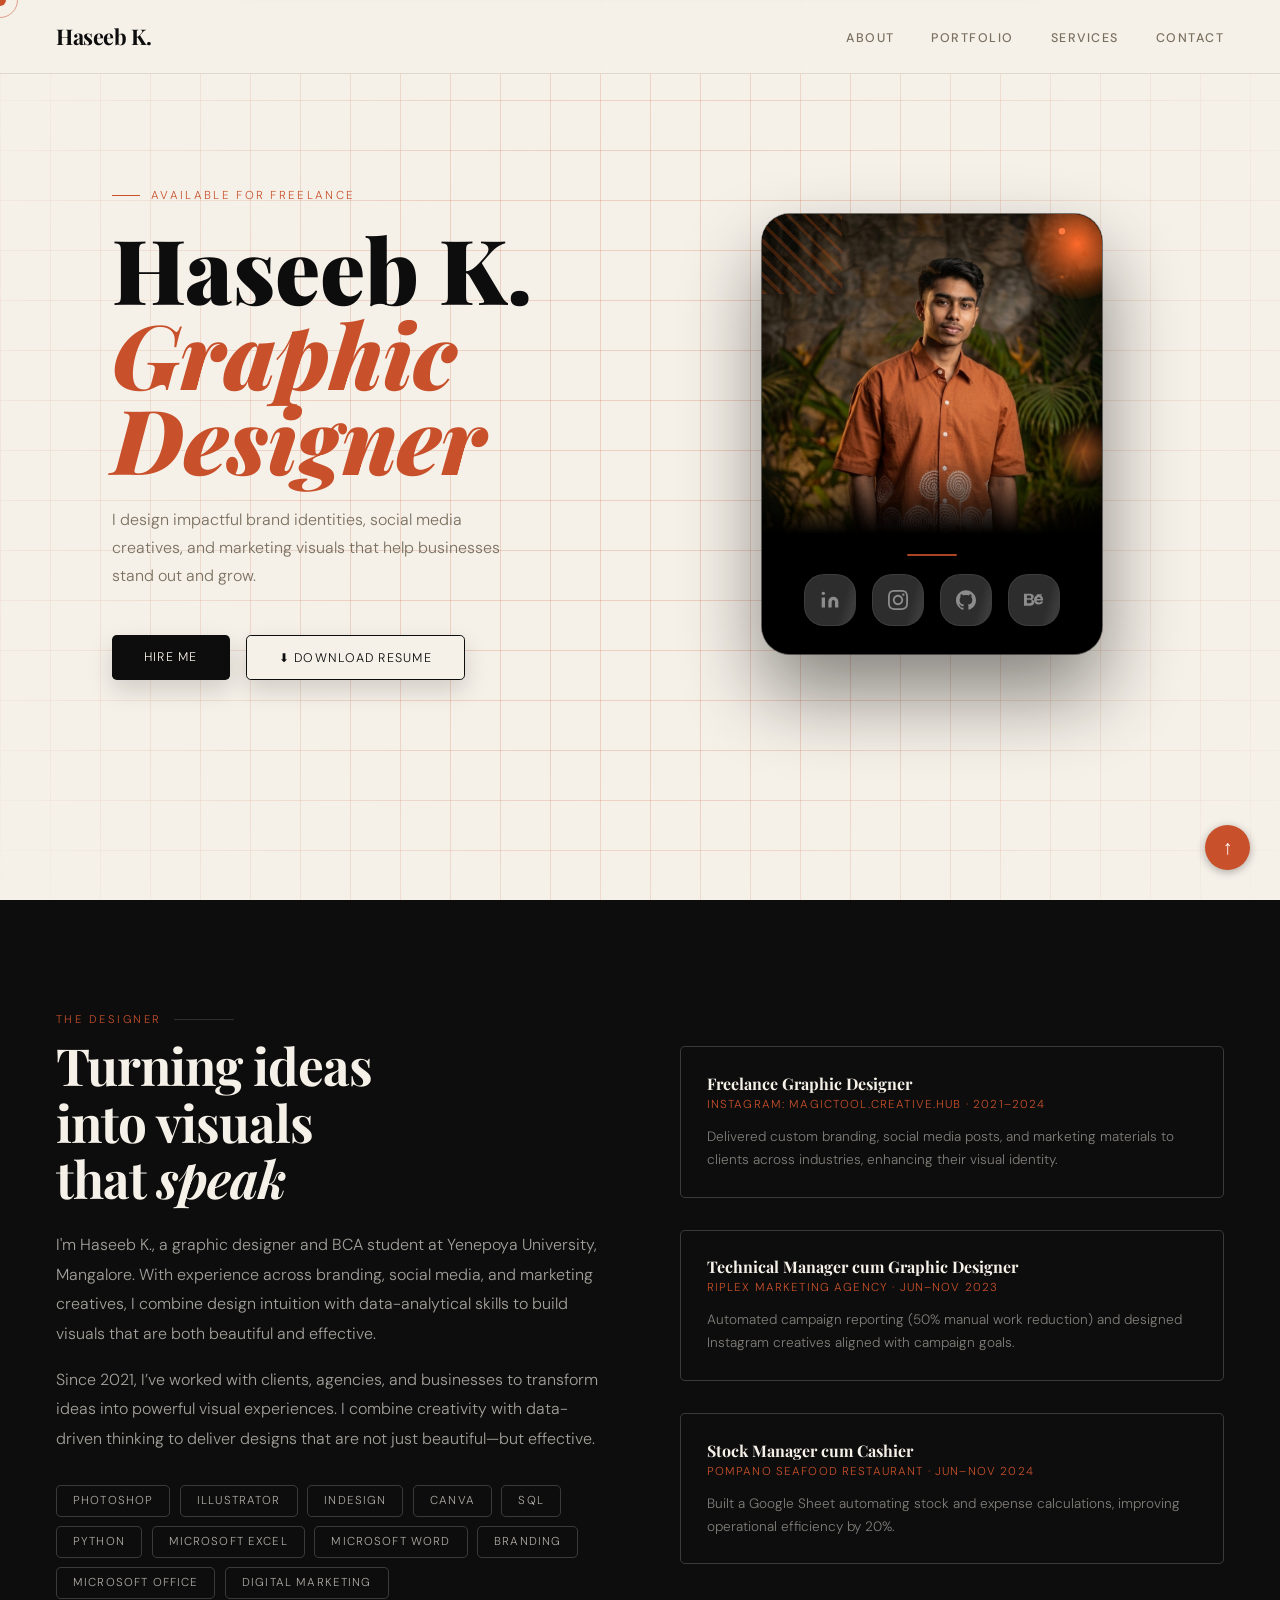
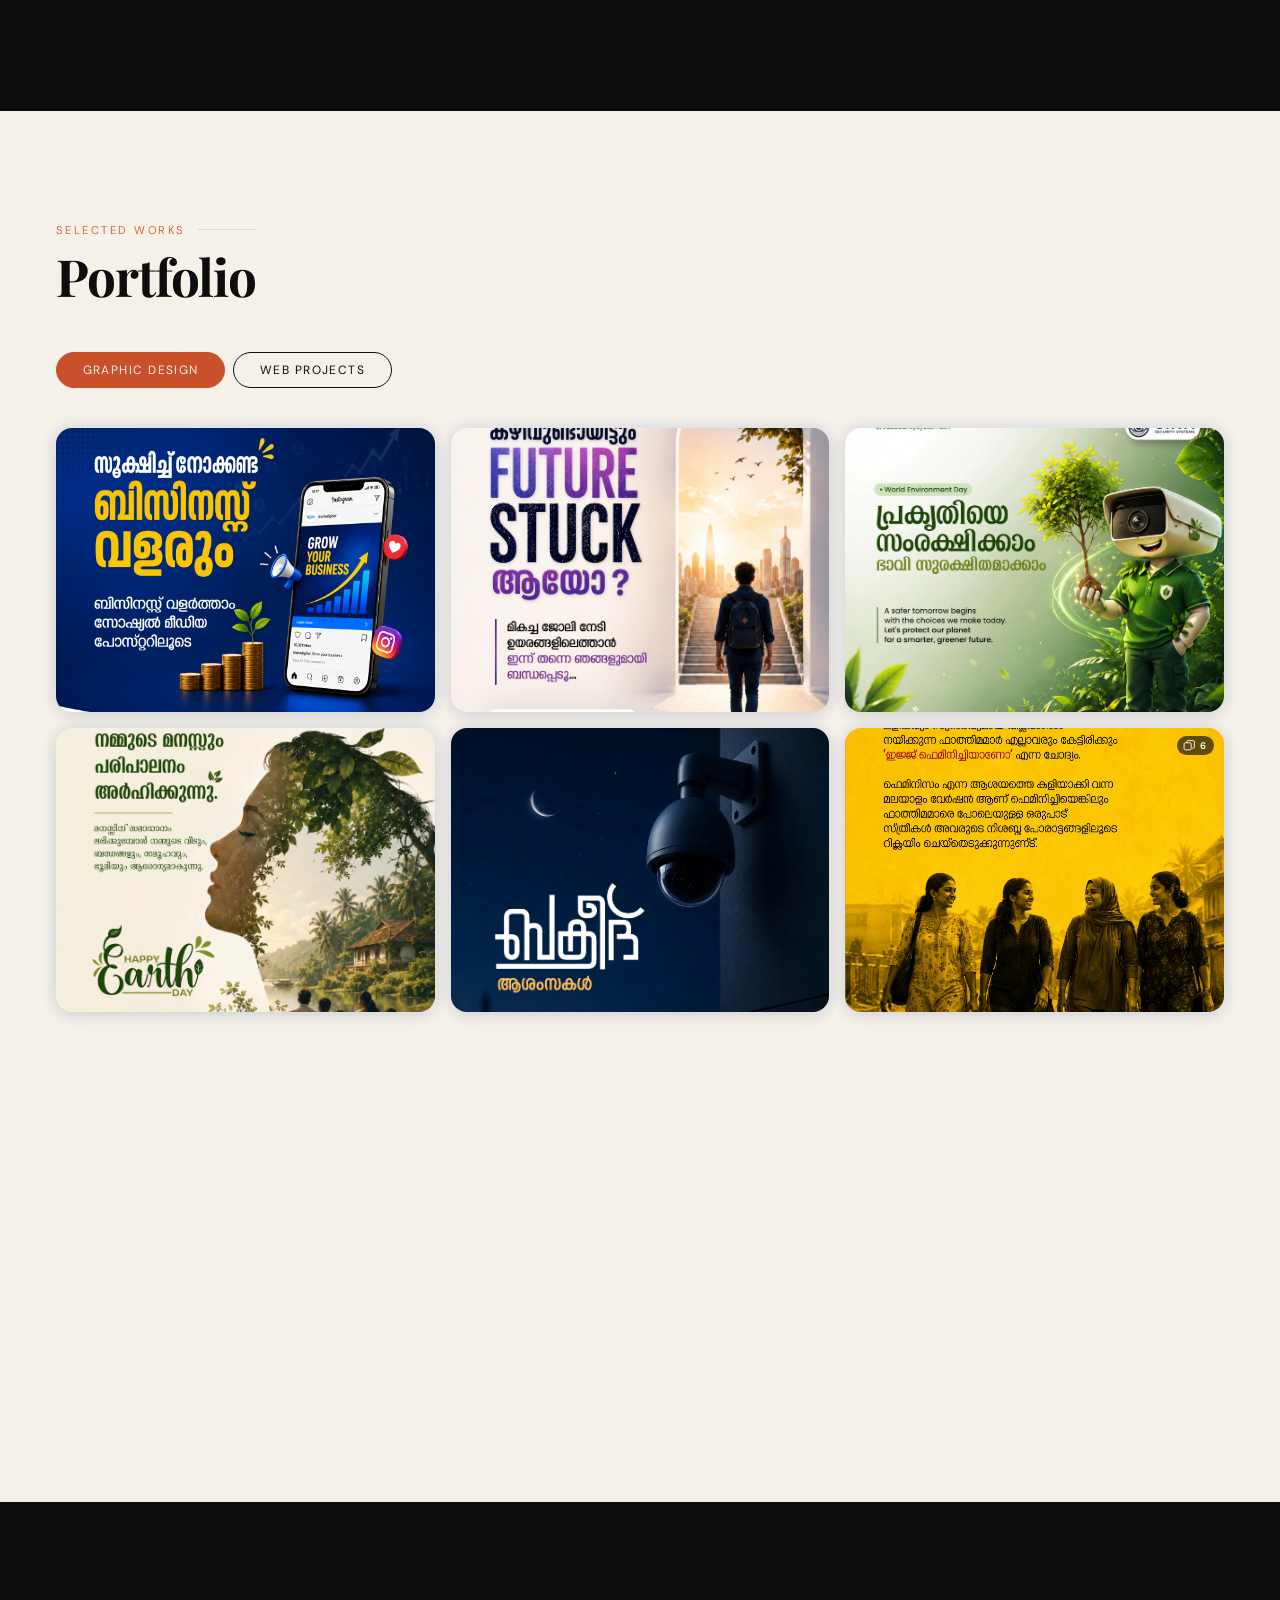
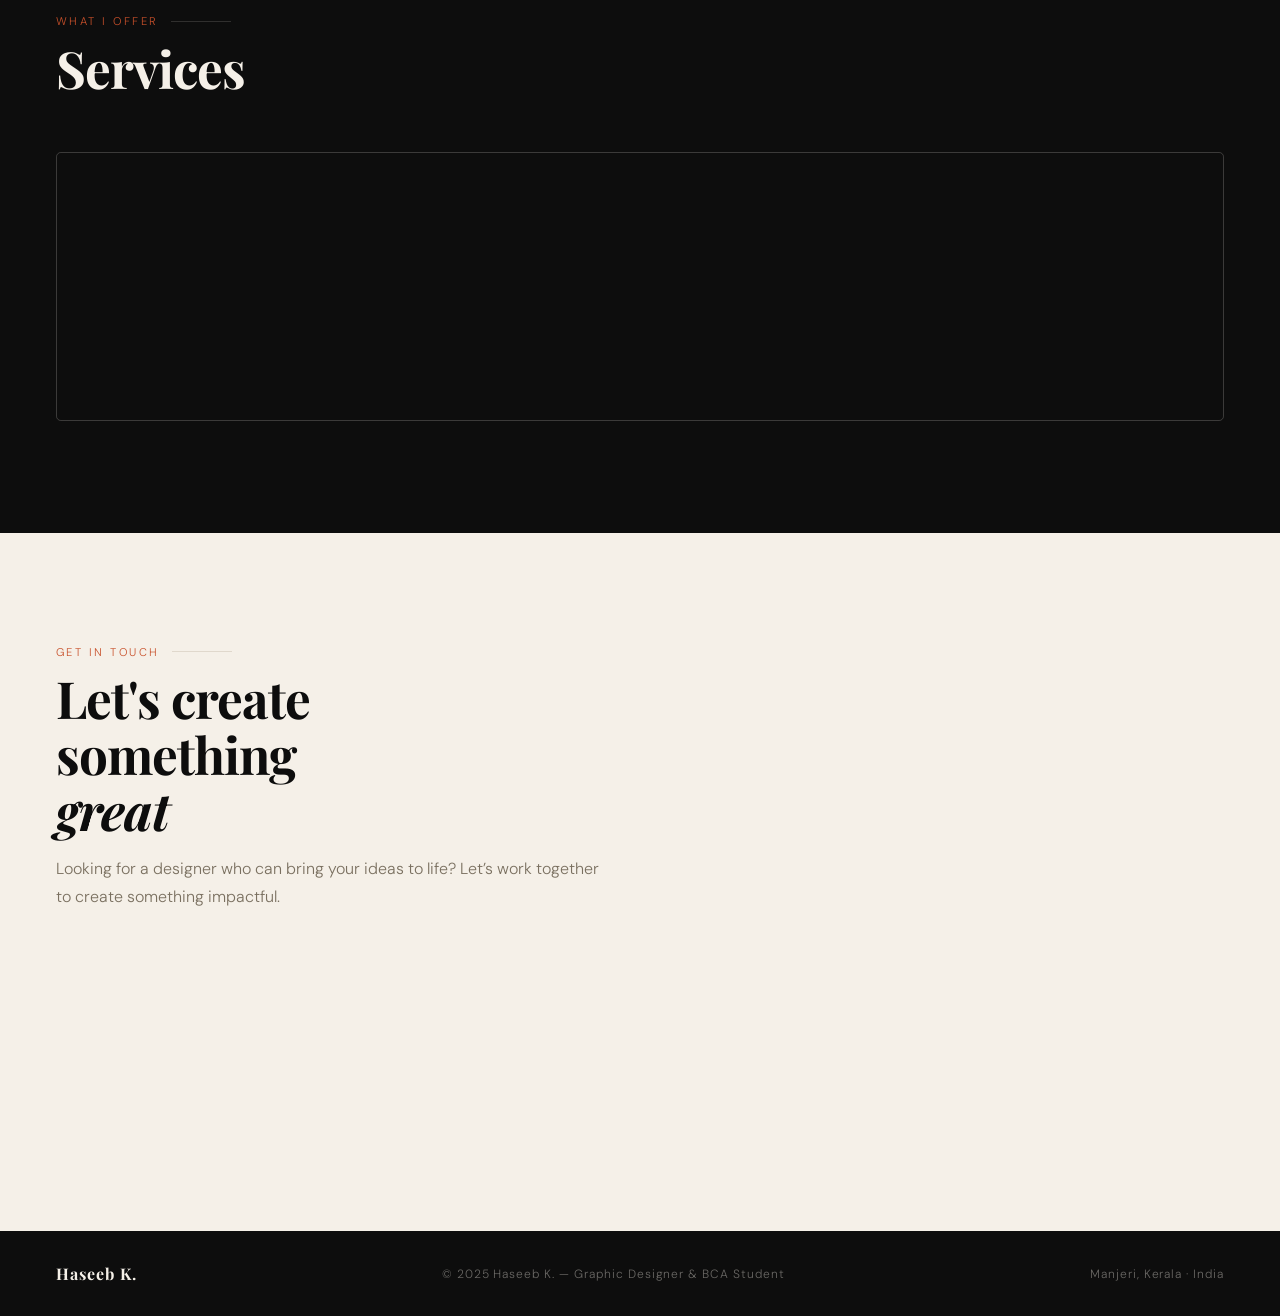
==== commit 116748b4: "fixed some js bugs and make js good" ====
--- a/index.html
+++ b/index.html
@@ -671,37 +671,26 @@
 
 
 <script>
-// --- SCROLL INDICATOR
-window.onscroll = function () {
-  let scrollTop = document.documentElement.scrollTop;
-  let scrollHeight = document.documentElement.scrollHeight - document.documentElement.clientHeight;
-  let scrolled = (scrollTop / scrollHeight) * 100;
-
-  document.getElementById("scrollBar").style.width = scrolled + "%";
-};
-
-
-
-
-  // ── CUSTOM CURSOR — desktop (fine pointer) only ──
-  if (window.matchMedia('(pointer: fine)').matches) {
-    const cur = document.getElementById('cursor');
-    const ring = document.getElementById('cursorRing');
-    document.addEventListener('mousemove', e => {
-      cur.style.left = e.clientX + 'px';
-      cur.style.top  = e.clientY + 'px';
-      setTimeout(() => {
-        ring.style.left = e.clientX + 'px';
-        ring.style.top  = e.clientY + 'px';
-      }, 60);
-    });
-  }
-
-
-
-  
-// --- PORTFOLIO ----
-  
+/* ─── SCROLL BAR ─────────────────────────────────── */
+window.addEventListener('scroll', () => {
+  const el = document.documentElement;
+  document.getElementById('scrollBar').style.width =
+    (el.scrollTop / (el.scrollHeight - el.clientHeight) * 100) + '%';
+});
+
+/* ─── CUSTOM CURSOR (desktop only) ──────────────── */
+if (window.matchMedia('(pointer: fine)').matches) {
+  const cur  = document.getElementById('cursor');
+  const ring = document.getElementById('cursorRing');
+  document.addEventListener('mousemove', e => {
+    cur.style.cssText  = `left:${e.clientX}px;top:${e.clientY}px`;
+    setTimeout(() => {
+      ring.style.cssText = `left:${e.clientX}px;top:${e.clientY}px`;
+    }, 60);
+  });
+}
+
+/* ─── SKELETON HELPERS ───────────────────────────── */
 function createSkeleton() {
   const sk = document.createElement('div');
   sk.className = 'img-skeleton';
@@ -712,10 +701,7 @@
   }
   return sk;
 }
-
-function revealSkeleton(sk) {
-  sk.classList.add('done');
-}
+function revealSkeleton(sk) { sk.classList.add('done'); }
 
 function initSkeletons() {
   document.querySelectorAll('.work-item > img').forEach(img => {
@@ -723,65 +709,41 @@
     item.querySelector('.img-skeleton')?.remove();
     const sk = createSkeleton();
     item.insertBefore(sk, item.firstChild);
-
-    function reveal() {
-      img.classList.add('loaded');
-      revealSkeleton(sk);
-    }
-    if (img.complete && img.naturalWidth > 0) {
-      reveal();
-    } else {
-      img.addEventListener('load',  reveal, { once: true });
-      img.addEventListener('error', reveal, { once: true });
-    }
+    const reveal = () => { img.classList.add('loaded'); revealSkeleton(sk); };
+    (img.complete && img.naturalWidth > 0) ? reveal()
+      : img.addEventListener('load',  reveal, { once: true })
+      || img.addEventListener('error', reveal, { once: true });
   });
 }
 
+/* ─── CAROUSELS ──────────────────────────────────── */
 function initCarousels() {
   document.querySelectorAll('.work-item[data-images]').forEach(item => {
     let images;
     try { images = JSON.parse(item.dataset.images); } catch(e) { return; }
     if (!images || images.length < 2) return;
 
-    const staticImg = item.querySelector(':scope > img');
-    if (staticImg) staticImg.remove();
+    item.querySelector(':scope > img')?.remove();
 
     const track = document.createElement('div');
     track.className = 'thumb-slides';
+
     images.forEach(src => {
       const slide = document.createElement('div');
       slide.className = 'thumb-slide';
       const img = document.createElement('img');
       img.src = src; img.alt = '';
-
       const sk = createSkeleton();
-
-      function revealSlide() {
-        img.classList.add('loaded');
-        revealSkeleton(sk);
-      }
-      if (img.complete && img.naturalWidth > 0) {
-        revealSlide();
-      } else {
-        img.addEventListener('load',  revealSlide, { once: true });
-        img.addEventListener('error', revealSlide, { once: true });
-      }
-
-      slide.appendChild(sk);
-      slide.appendChild(img);
+      const revealSlide = () => { img.classList.add('loaded'); revealSkeleton(sk); };
+      (img.complete && img.naturalWidth > 0) ? revealSlide()
+        : img.addEventListener('load',  revealSlide, { once: true })
+        || img.addEventListener('error', revealSlide, { once: true });
+      slide.append(sk, img);
       track.appendChild(slide);
     });
     item.insertBefore(track, item.firstChild);
 
-    let current = 0;
-    if (window.matchMedia('(min-width: 768px)').matches) {
-      let autoSlide = setInterval(() => goTo(current + 1), 3000);
-      item.addEventListener('mouseenter', () => clearInterval(autoSlide));
-      item.addEventListener('mouseleave', () => {
-        autoSlide = setInterval(() => goTo(current + 1), 3000);
-      });
-    }
-
+    /* dots */
     const dotsEl = document.createElement('div');
     dotsEl.className = 'thumb-dots';
     images.forEach((_, i) => {
@@ -790,38 +752,49 @@
       dotsEl.appendChild(d);
     });
     item.appendChild(dotsEl);
-
+    const dots = dotsEl.querySelectorAll('.thumb-dot');
+
+    /* badge */
     const badge = document.createElement('div');
     badge.className = 'carousel-badge';
-    badge.innerHTML = `
-      <svg viewBox="0 0 24 24" xmlns="http://www.w3.org/2000/svg">
-        <rect x="2" y="7" width="13" height="13" rx="2" fill="none" stroke="#fff" stroke-width="1.8"/>
-        <path d="M7 7V5a2 2 0 0 1 2-2h10a2 2 0 0 1 2 2v10a2 2 0 0 1-2 2h-2" fill="none" stroke="#fff" stroke-width="1.8" stroke-linecap="round"/>
-      </svg>
-      <span>${images.length}</span>`;
+    badge.innerHTML = `<svg viewBox="0 0 24 24" xmlns="http://www.w3.org/2000/svg">
+      <rect x="2" y="7" width="13" height="13" rx="2" fill="none" stroke="#fff" stroke-width="1.8"/>
+      <path d="M7 7V5a2 2 0 0 1 2-2h10a2 2 0 0 1 2 2v10a2 2 0 0 1-2 2h-2"
+            fill="none" stroke="#fff" stroke-width="1.8" stroke-linecap="round"/>
+    </svg><span>${images.length}</span>`;
     item.appendChild(badge);
 
+    /* nav buttons */
     const prevBtn = document.createElement('button');
     prevBtn.setAttribute('aria-label', 'Previous image');
     const nextBtn = document.createElement('button');
     nextBtn.setAttribute('aria-label', 'Next image');
-    item.appendChild(prevBtn);
-    item.appendChild(nextBtn);
-
-    const dots = dotsEl.querySelectorAll('.thumb-dot');
-
+    item.append(prevBtn, nextBtn);
+
+    let current = 0;
     function goTo(idx) {
       current = (idx + images.length) % images.length;
       track.style.transform = `translateX(-${current * 100}%)`;
       dots.forEach((d, i) => d.classList.toggle('active', i === current));
     }
 
+    /* auto-slide — desktop only, cleaned up properly */
+    let autoSlide;
+    if (window.matchMedia('(min-width: 768px)').matches) {
+      autoSlide = setInterval(() => goTo(current + 1), 3000);
+      item.addEventListener('mouseenter', () => clearInterval(autoSlide));
+      item.addEventListener('mouseleave', () => {
+        autoSlide = setInterval(() => goTo(current + 1), 3000);
+      });
+    }
+
     prevBtn.addEventListener('click', e => { e.stopPropagation(); goTo(current - 1); });
     nextBtn.addEventListener('click', e => { e.stopPropagation(); goTo(current + 1); });
 
+    /* touch swipe */
     let tsX = null;
     item.addEventListener('touchstart', e => { tsX = e.touches[0].clientX; }, { passive: true });
-    item.addEventListener('touchend', e => {
+    item.addEventListener('touchend',   e => {
       if (tsX === null) return;
       const dx = e.changedTouches[0].clientX - tsX;
       if (Math.abs(dx) > 30) goTo(current + (dx < 0 ? 1 : -1));
@@ -832,27 +805,17 @@
   });
 }
 
-/* ─────────────────────────────────────────
-   LIGHTBOX
-───────────────────────────────────────── */
-let lbImages = [];
-let lbIndex  = 0;
-let lbDragX  = null;
+/* ─── LIGHTBOX ───────────────────────────────────── */
+let lbImages = [], lbIndex = 0, lbDragX = null;
 
 function openLightbox(el) {
   let images = [];
-  if (el.dataset.images) {
-    try { images = JSON.parse(el.dataset.images); } catch(e) {}
-  }
-  if (!images.length) {
-    const img = el.querySelector('img');
-    if (img) images = [img.src];
-  }
+  if (el.dataset.images) try { images = JSON.parse(el.dataset.images); } catch(e) {}
+  if (!images.length) { const img = el.querySelector('img'); if (img) images = [img.src]; }
   if (!images.length) return;
 
   lbImages = images;
   lbIndex  = (typeof el._carouselIndex === 'function') ? el._carouselIndex() : 0;
-
   document.getElementById('lightboxTitle').textContent = el.dataset.title || '';
   document.getElementById('lightboxCat').textContent   = el.dataset.cat   || '';
 
@@ -868,8 +831,7 @@
     const slide = document.createElement('div');
     slide.className = 'lb-slide';
     const img = document.createElement('img');
-    img.src = src; img.alt = '';
-    img.draggable = false;
+    img.src = src; img.alt = ''; img.draggable = false;
     slide.appendChild(img);
     track.appendChild(slide);
   });
@@ -885,7 +847,6 @@
       dotsEl.appendChild(d);
     });
   }
-
   lbSetIndex(lbIndex, false);
 }
 
@@ -899,19 +860,12 @@
   counter.textContent = `${lbIndex + 1} / ${lbImages.length}`;
   counter.classList.toggle('single', lbImages.length <= 1);
 
-  document.querySelectorAll('#lbDots .lb-dot').forEach((d, i) => d.classList.toggle('active', i === lbIndex));
-
-  const prevBtn = document.getElementById('lbPrev');
-  const nextBtn = document.getElementById('lbNext');
-  if (lbImages.length > 1) {
-    prevBtn.classList.remove('hidden');
-    nextBtn.classList.remove('hidden');
-    prevBtn.classList.toggle('hidden', lbIndex === 0);
-    nextBtn.classList.toggle('hidden', lbIndex === lbImages.length - 1);
-  } else {
-    prevBtn.classList.add('hidden');
-    nextBtn.classList.add('hidden');
-  }
+  document.querySelectorAll('#lbDots .lb-dot').forEach((d, i) =>
+    d.classList.toggle('active', i === lbIndex));
+
+  const isMulti = lbImages.length > 1;
+  document.getElementById('lbPrev').classList.toggle('hidden', !isMulti || lbIndex === 0);
+  document.getElementById('lbNext').classList.toggle('hidden', !isMulti || lbIndex === lbImages.length - 1);
 }
 
 function lbGo(dir, e) {
@@ -920,14 +874,14 @@
 }
 
 function closeLightbox(e) {
-  if (!e
-      || e.target === document.getElementById('lightbox')
-      || e.target.classList.contains('lightbox-close')) {
+  if (!e || e.target === document.getElementById('lightbox')
+         || e.target.classList.contains('lightbox-close')) {
     document.getElementById('lightbox').classList.remove('open');
     document.body.style.overflow = '';
   }
 }
 
+/* ─── KEYBOARD + TOUCH (lightbox) ───────────────── */
 document.addEventListener('keydown', e => {
   if (!document.getElementById('lightbox').classList.contains('open')) return;
   if (e.key === 'Escape')     closeLightbox();
@@ -935,18 +889,94 @@
   if (e.key === 'ArrowRight') lbSetIndex(lbIndex + 1);
 });
 
-const lbStage = document.getElementById('lbStage');
-lbStage.addEventListener('touchstart', e => { lbDragX = e.touches[0].clientX; }, { passive: true });
-lbStage.addEventListener('touchend', e => {
-  if (lbDragX === null) return;
-  const dx = e.changedTouches[0].clientX - lbDragX;
-  if (Math.abs(dx) > 40) lbSetIndex(lbIndex + (dx < 0 ? 1 : -1));
-  lbDragX = null;
+/* ─── ALL DOM-DEPENDENT CODE ─────────────────────── */
+window.addEventListener('DOMContentLoaded', () => {
+
+  /* Lightbox touch — safe inside DOMContentLoaded */
+  const lbStage = document.getElementById('lbStage');
+  if (lbStage) {
+    lbStage.addEventListener('touchstart', e => { lbDragX = e.touches[0].clientX; }, { passive: true });
+    lbStage.addEventListener('touchend',   e => {
+      if (lbDragX === null) return;
+      const dx = e.changedTouches[0].clientX - lbDragX;
+      if (Math.abs(dx) > 40) lbSetIndex(lbIndex + (dx < 0 ? 1 : -1));
+      lbDragX = null;
+    });
+  }
+
+  /* Carousels & skeletons */
+  initCarousels();
+  initSkeletons();
+
+  /* Hide show-all btn if extra grid is empty */
+  const extra = document.getElementById('extraGrid');
+  const btn   = document.getElementById('showAllBtn');
+  if (extra && extra.children.length === 0 && btn) btn.style.display = 'none';
+
+
+  /* ── SCROLL REVEALING ANIMATION ── */
+  const observer = new IntersectionObserver((entries) => {
+    entries.forEach(entry => {
+      if (entry.isIntersecting) {
+        entry.target.classList.add('active');
+      }
+    });
+  }, { threshold: 0.3 });
+    
+    document.querySelectorAll('.reveal').forEach(el => {
+      observer.observe(el);
+    });
+
+
+
+  /* ── CONTACT FORM ── */
+  const form   = document.getElementById('contactForm');
+  const cfBtn  = document.getElementById('cf-btn');
+  const status = document.getElementById('cf-status');
+  if (!form) return;
+
+  form.addEventListener('submit', async e => {
+    e.preventDefault();
+    if (!form.checkValidity()) { form.reportValidity(); return; }
+
+    cfBtn.disabled = true;
+    cfBtn.textContent = 'Sending…';
+    status.className = 'cf-status';
+    status.textContent = '';
+
+    try {
+      const res = await fetch(form.action, {
+        method: 'POST', body: new FormData(form),
+        headers: { Accept: 'application/json' }
+      });
+      if (res.ok) {
+        status.textContent = '✓ Message sent! I\'ll get back to you soon.';
+        status.className   = 'cf-status success';
+        form.reset();
+        cfBtn.textContent  = 'Message Sent ✓';
+        setTimeout(() => {
+          cfBtn.textContent = 'Send Message →';
+          cfBtn.disabled    = false;
+          status.className  = 'cf-status';
+          status.textContent = '';
+        }, 5000);
+      } else {
+        const json = await res.json().catch(() => ({}));
+        status.textContent = json.error || '✕ Something went wrong. Please try again.';
+        status.className   = 'cf-status error';
+        cfBtn.textContent  = 'Send Message →';
+        cfBtn.disabled     = false;
+      }
+    } catch (_) {
+      status.textContent = '✕ Network error. Check your connection and try again.';
+      status.className   = 'cf-status error';
+      cfBtn.textContent  = 'Send Message →';
+      cfBtn.disabled     = false;
+    }
+  });
 });
 
-/* ─────────────────────────────────────────
-   TAB SWITCHER
-───────────────────────────────────────── */
+/* ─── TAB SWITCHER ───────────────────────────────── */
 function switchTab(tab, btn) {
   document.querySelectorAll('.ptab').forEach(b => b.classList.remove('active'));
   btn.classList.add('active');
@@ -954,9 +984,7 @@
   document.getElementById('panel-web').style.display    = tab === 'web'    ? 'block' : 'none';
 }
 
-/* ─────────────────────────────────────────
-   SHOW ALL / COLLAPSE
-───────────────────────────────────────── */
+/* ─── SHOW ALL / COLLAPSE ────────────────────────── */
 let showingAll = false;
 function toggleShowAll() {
   showingAll = !showingAll;
@@ -974,95 +1002,6 @@
     document.getElementById('portfolio').scrollIntoView({ behavior: 'smooth' });
   }
 }
-
-/* ─────────────────────────────────────────
-   INIT
-───────────────────────────────────────── */
-window.addEventListener('DOMContentLoaded', () => {
-  initCarousels();
-  initSkeletons();
-
-  const extra = document.getElementById('extraGrid');
-  const btn   = document.getElementById('showAllBtn');
-  if (extra && extra.children.length === 0 && btn) btn.style.display = 'none';
-});
-
-
-  // ── CONTACT FORM ──
-  (function () {
-    const form   = document.getElementById('contactForm');
-    const btn    = document.getElementById('cf-btn');
-    const status = document.getElementById('cf-status');
-  
-    if (!form) return;
-  
-    form.addEventListener('submit', async function (e) {
-      e.preventDefault();
-  
-      // Basic HTML5 validation check
-      if (!form.checkValidity()) {
-        form.reportValidity();
-        return;
-      }
-  
-      // UI: loading state
-      btn.disabled    = true;
-      btn.textContent = 'Sending…';
-      status.className = 'cf-status';
-      status.textContent = '';
-  
-      try {
-        const data = new FormData(form);
-        const res  = await fetch(form.action, {
-          method:  'POST',
-          body:    data,
-          headers: { Accept: 'application/json' }
-        });
-  
-        if (res.ok) {
-          // Success
-          status.textContent = '✓ Message sent! I\'ll get back to you soon.';
-          status.className   = 'cf-status success';
-          form.reset();
-          btn.textContent = 'Message Sent ✓';
-          setTimeout(() => {
-            btn.textContent = 'Send Message →';
-            btn.disabled    = false;
-            status.className = 'cf-status';
-            status.textContent = '';
-          }, 5000);
-        } else {
-          // Formspree returned an error
-          const json = await res.json().catch(() => ({}));
-          status.textContent = json.error || '✕ Something went wrong. Please try again.';
-          status.className   = 'cf-status error';
-          btn.textContent    = 'Send Message →';
-          btn.disabled       = false;
-        }
-      } catch (_) {
-        // Network error
-        status.textContent = '✕ Network error. Check your connection and try again.';
-        status.className   = 'cf-status error';
-        btn.textContent    = 'Send Message →';
-        btn.disabled       = false;
-      }
-    });
-  })();
-  
-  
-  // Scroll reveal
-    const observer = new IntersectionObserver((entries) => {
-      entries.forEach(entry => {
-        if (entry.isIntersecting) {
-          entry.target.classList.add('active');
-        }
-      });
-    }, { threshold: 0.2 });
-    
-    document.querySelectorAll('.reveal').forEach(el => {
-      observer.observe(el);
-    });
-
 </script>
 </body>
 </html>
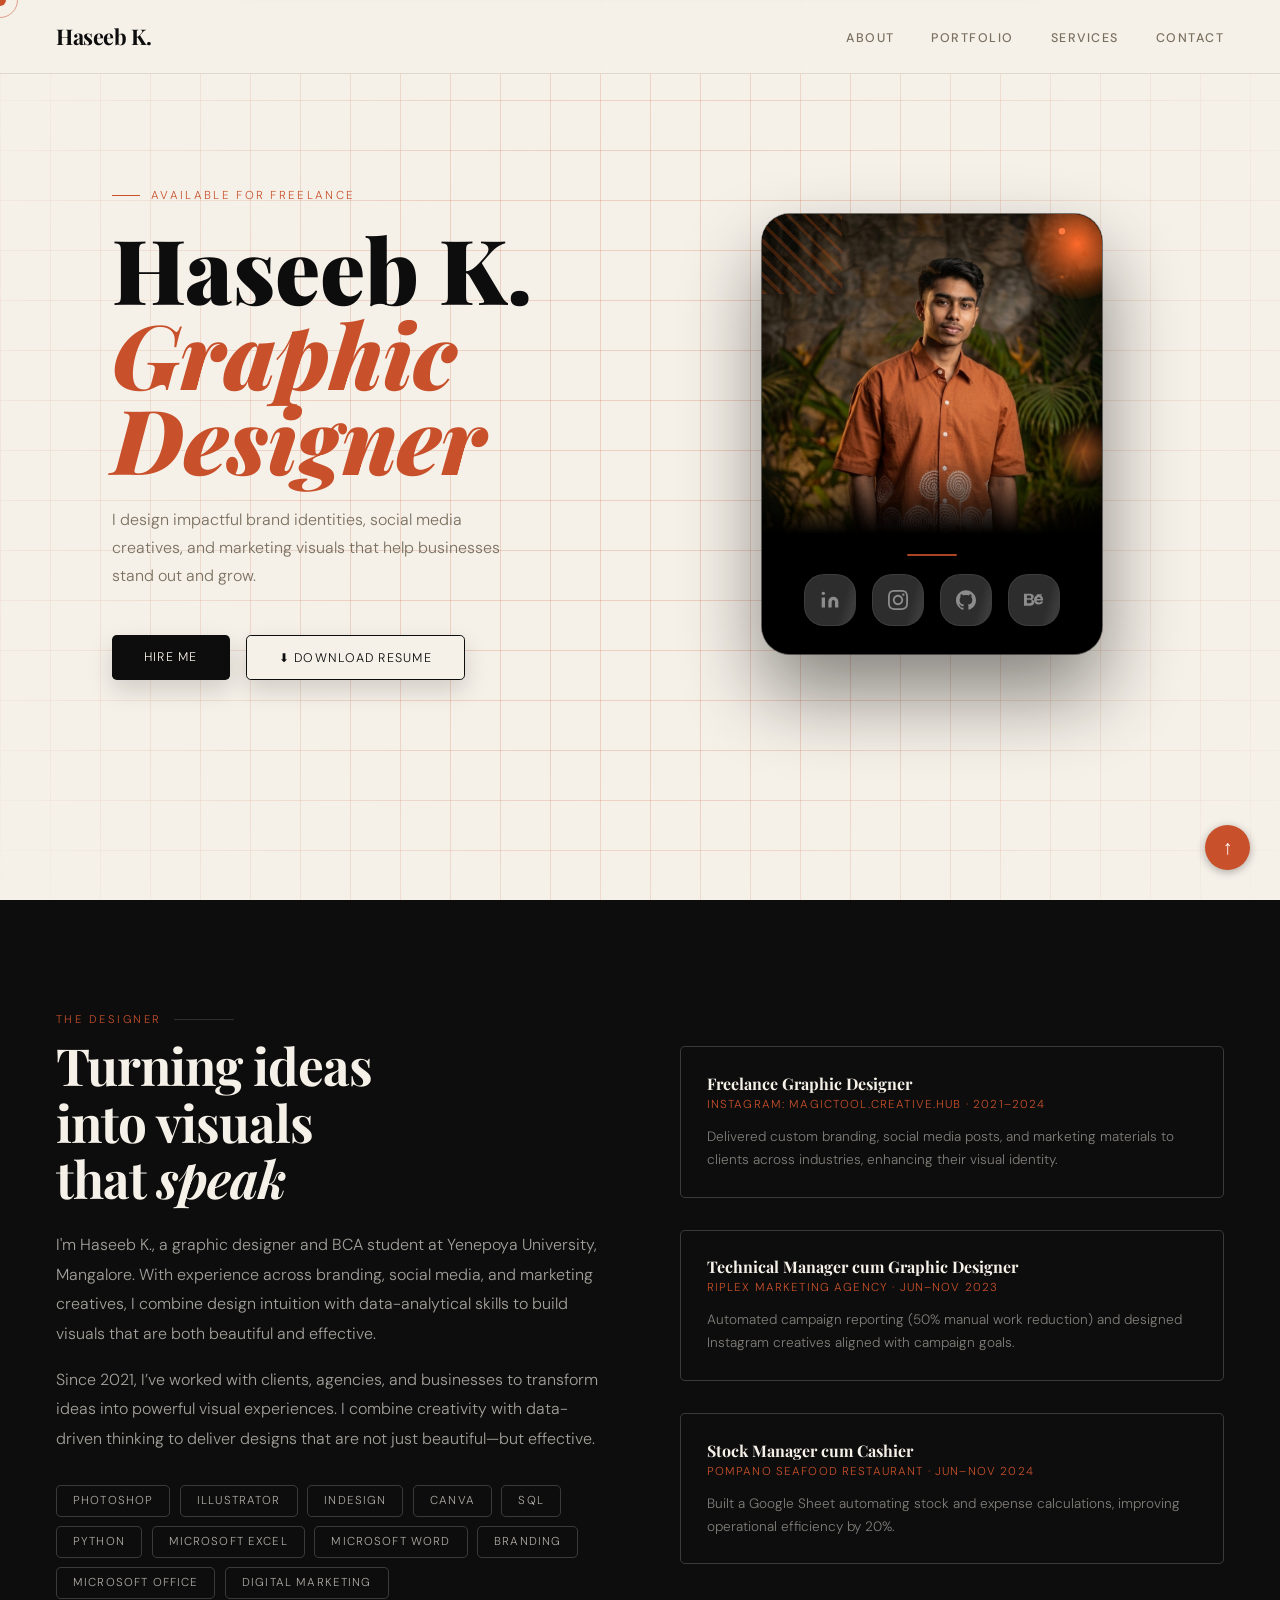
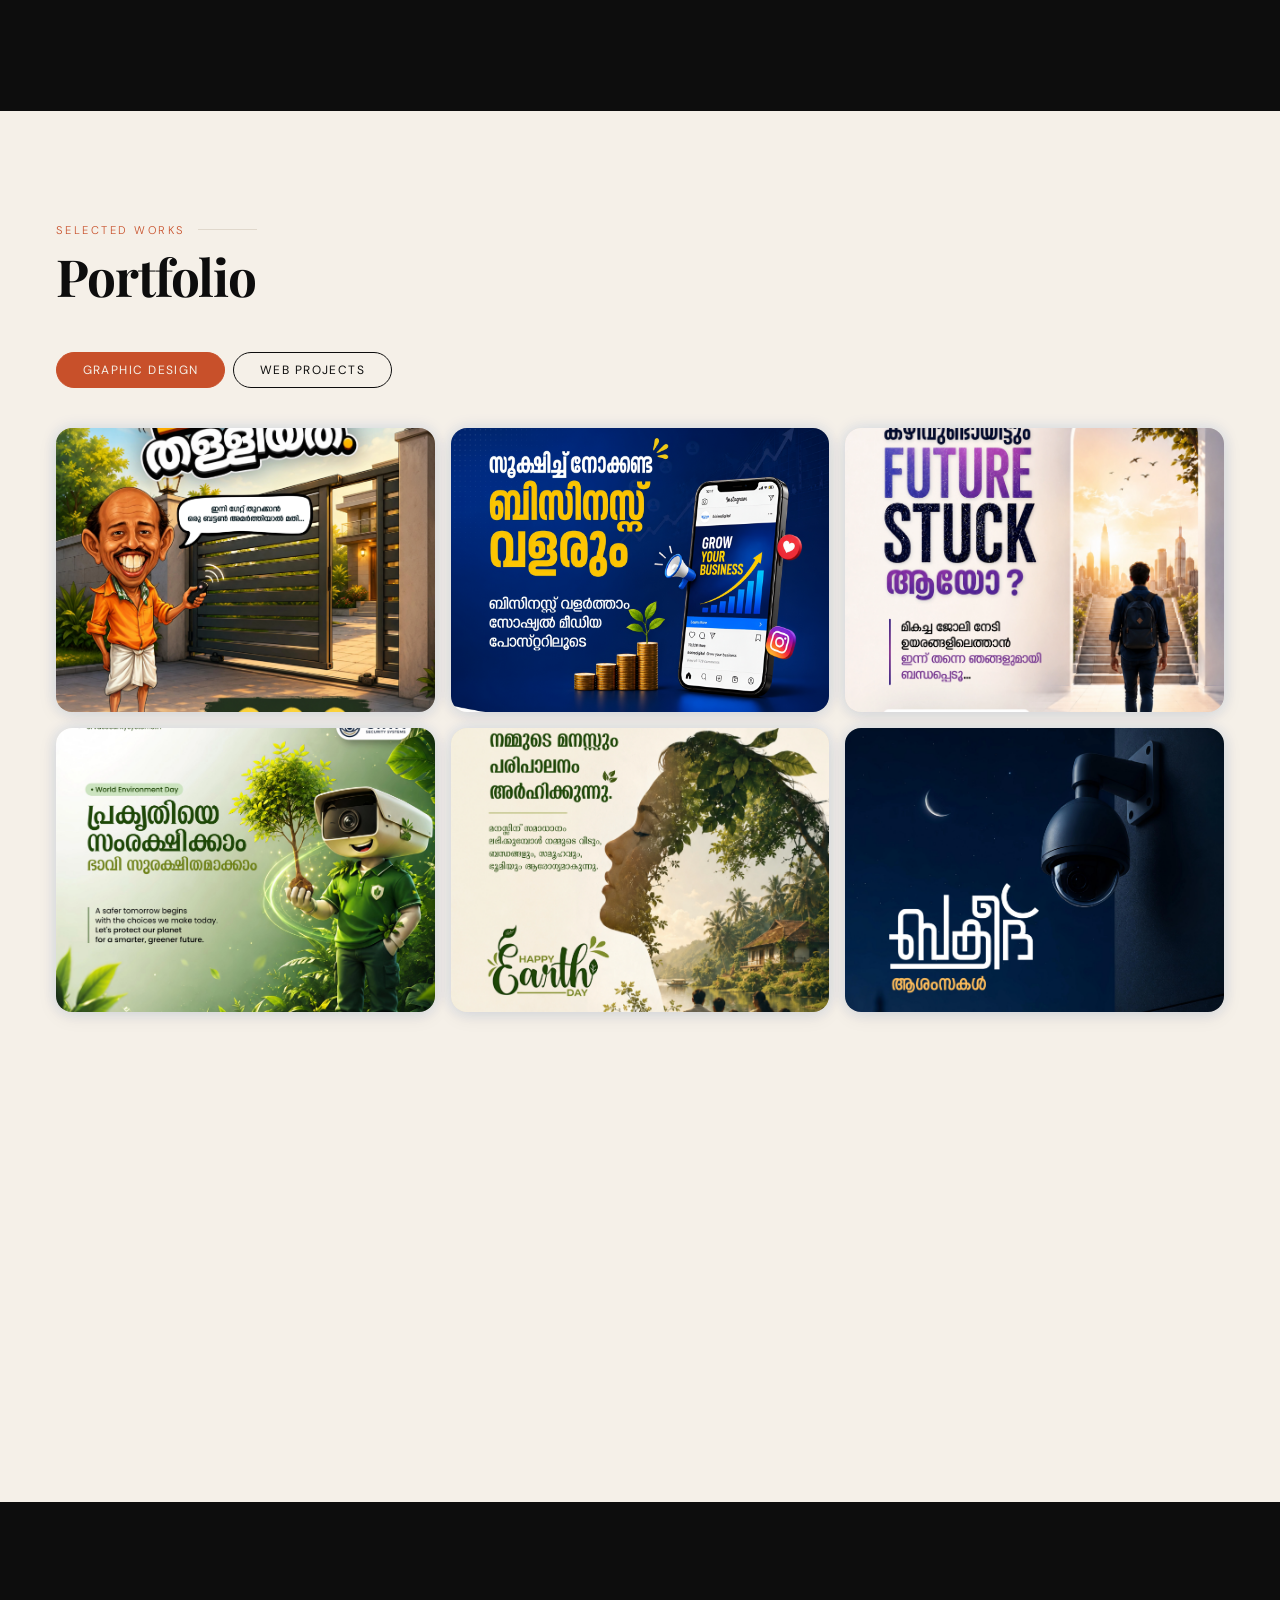
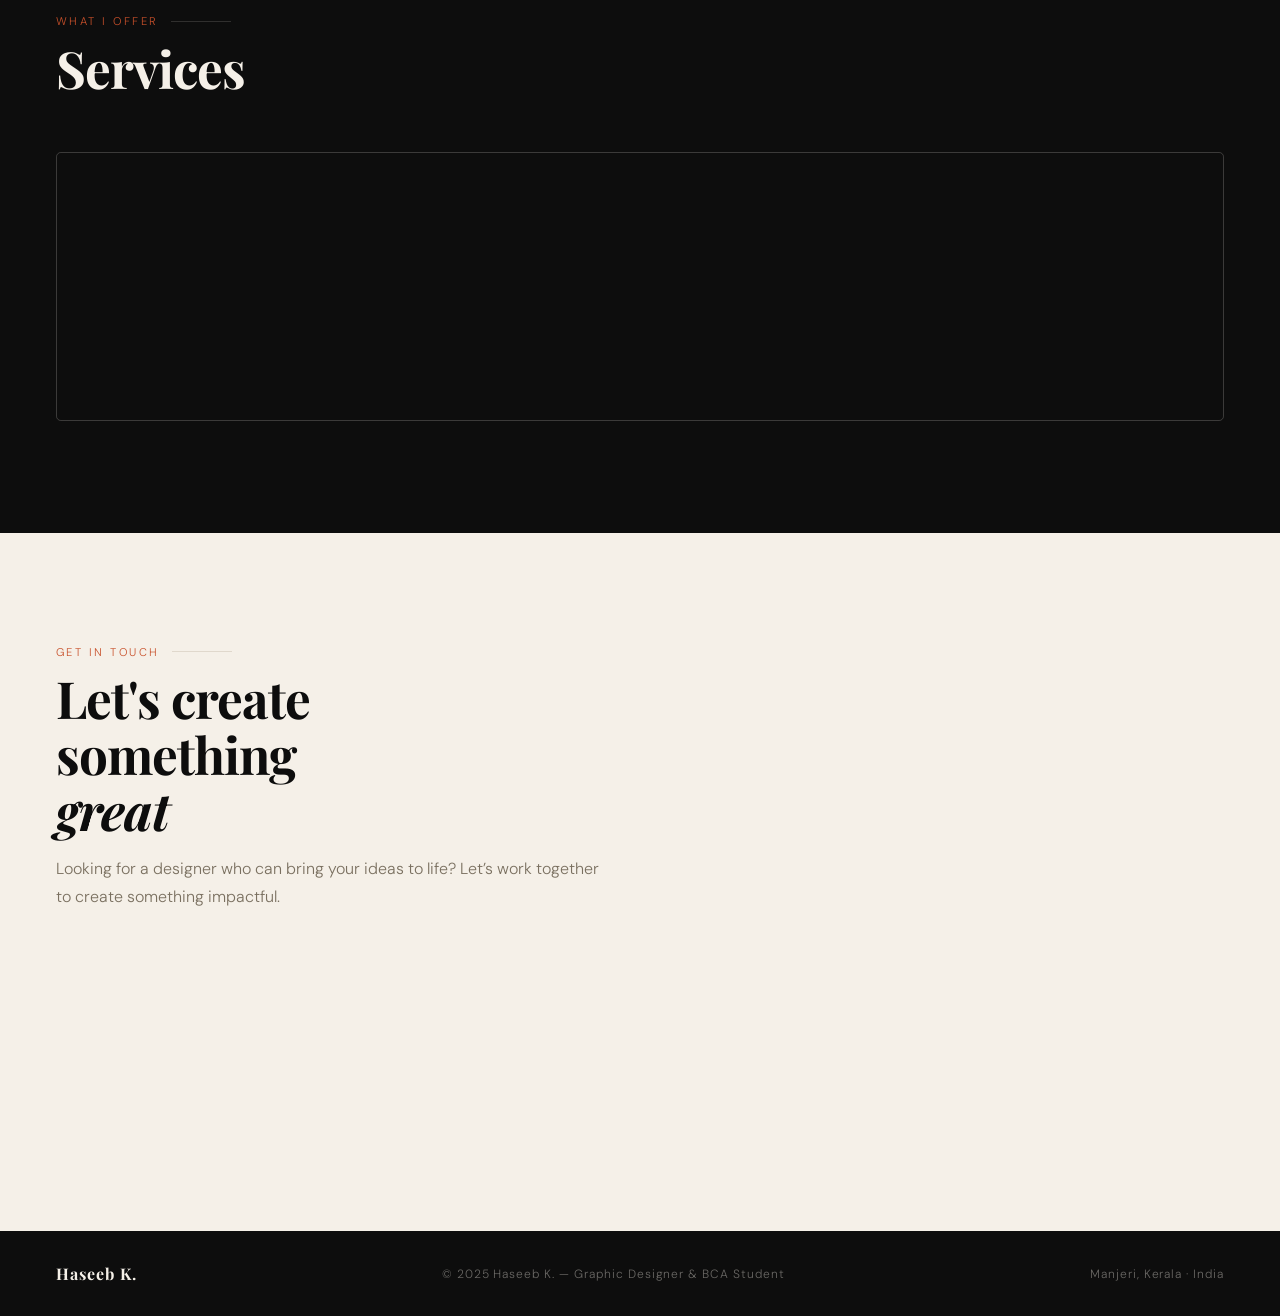
==== commit c8abe8e1: "Added new project" ====
--- a/index.html
+++ b/index.html
@@ -253,6 +253,11 @@
 
       <!-- SINGLE IMAGE -->
       <div class="work-item reveal reveal-up" data-cat="Marketing" onclick="openLightbox(this)">
+        <img src="images/OrvaGate1.webp" alt="Marketing">
+        <div class="work-overlay"><div class="work-cat">Marketing</div></div>
+      </div>
+      
+      <div class="work-item reveal reveal-up" data-cat="Marketing" onclick="openLightbox(this)">
         <img src="images/BizireTask1.webp" alt="Marketing">
         <div class="work-overlay"><div class="work-cat">Marketing</div></div>
       </div>
@@ -300,21 +305,23 @@
         <div class="work-overlay"><div class="work-cat">Magazine Cover</div></div>
       </div>
 
+     
+
+      
+
+
+    </div><!-- /mainGrid -->
+
+    <div class="show-all-row reveal reveal-up">
+      <button class="btn-show-all" id="showAllBtn" onclick="toggleShowAll()">Show All Works ↓</button>
+    </div>
+
+    <div class="portfolio-grid-extra" id="extraGrid">
+      
       <div class="work-item reveal reveal-up" data-cat="Marketing" onclick="openLightbox(this)">
         <img src="images/OrvaPoster1.webp" alt="Marketing">
         <div class="work-overlay"><div class="work-cat">Marketing</div></div>
       </div>
-
-      
-
-
-    </div><!-- /mainGrid -->
-
-    <div class="show-all-row reveal reveal-up">
-      <button class="btn-show-all" id="showAllBtn" onclick="toggleShowAll()">Show All Works ↓</button>
-    </div>
-
-    <div class="portfolio-grid-extra" id="extraGrid">
       
       <div class="work-item reveal reveal-up" data-cat="YouTube Thumbnail" onclick="openLightbox(this)">
         <img src="images/t1.png" alt="YouTube Thumbnail">
--- a/style.css
+++ b/style.css
@@ -810,16 +810,13 @@
 .thumb-dots {
   position: absolute;
   bottom: 0.97rem; left: 50%; 
-  transition: transform 0.3s cubic-bezier(.25,.8,.25,1);
   transform: translateX(-50%);
   display: flex; gap: 4px;
   pointer-events: none; z-index: 3;
-}
-
-.work-item:hover .thumb-dots{
-  transform: translateX(6.5rem) translateY(0);
-}
-*/
+  
+  opacity: 1;
+  transition: opacity 0.15s ease;
+}
 .thumb-dot {
   width: 5px; height: 5px;
   border-radius: 50%;
@@ -830,7 +827,9 @@
   background: #fff;
   transform: scale(1.25);
 }
-
+.work-item:hover .thumb-dots {
+  opacity: 0;
+}
 /* ── THUMBNAIL CAROUSEL (swipeable slides) ── */
 .thumb-slides {
   position: absolute; inset: 0;
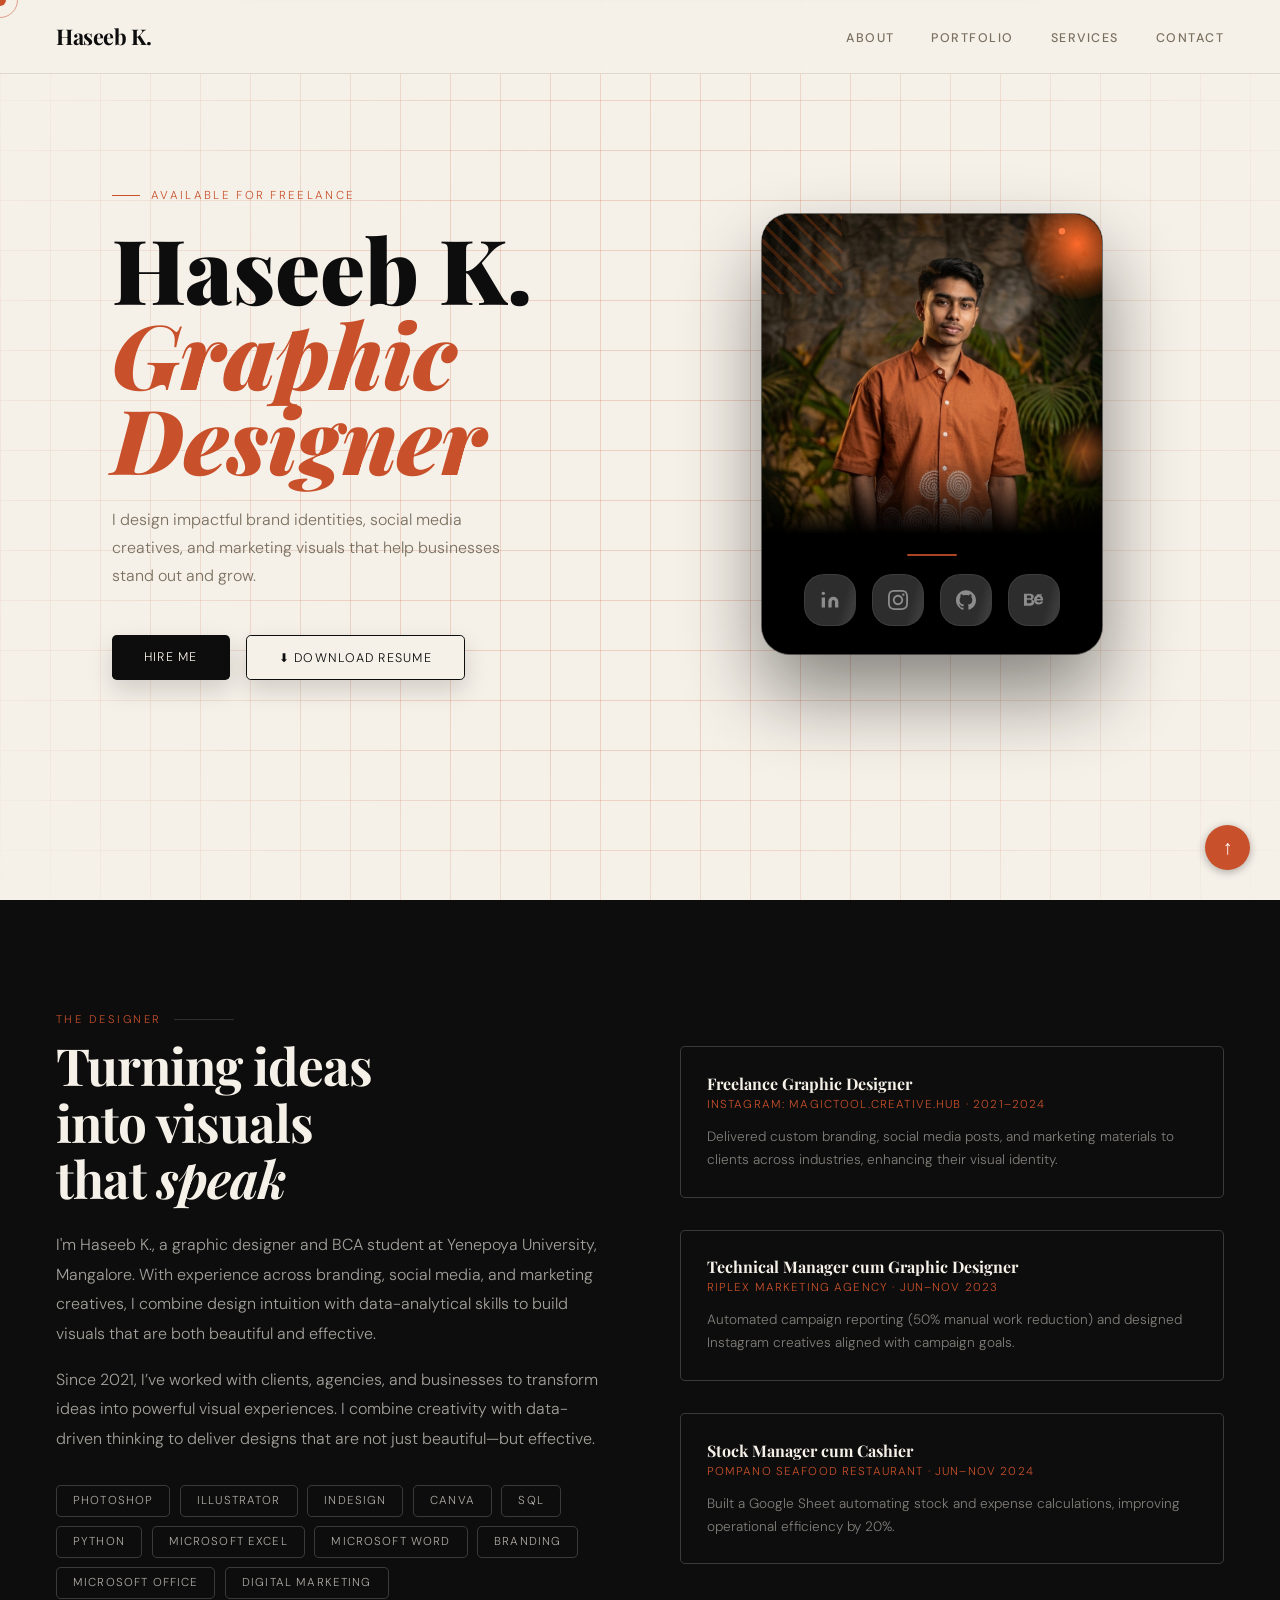
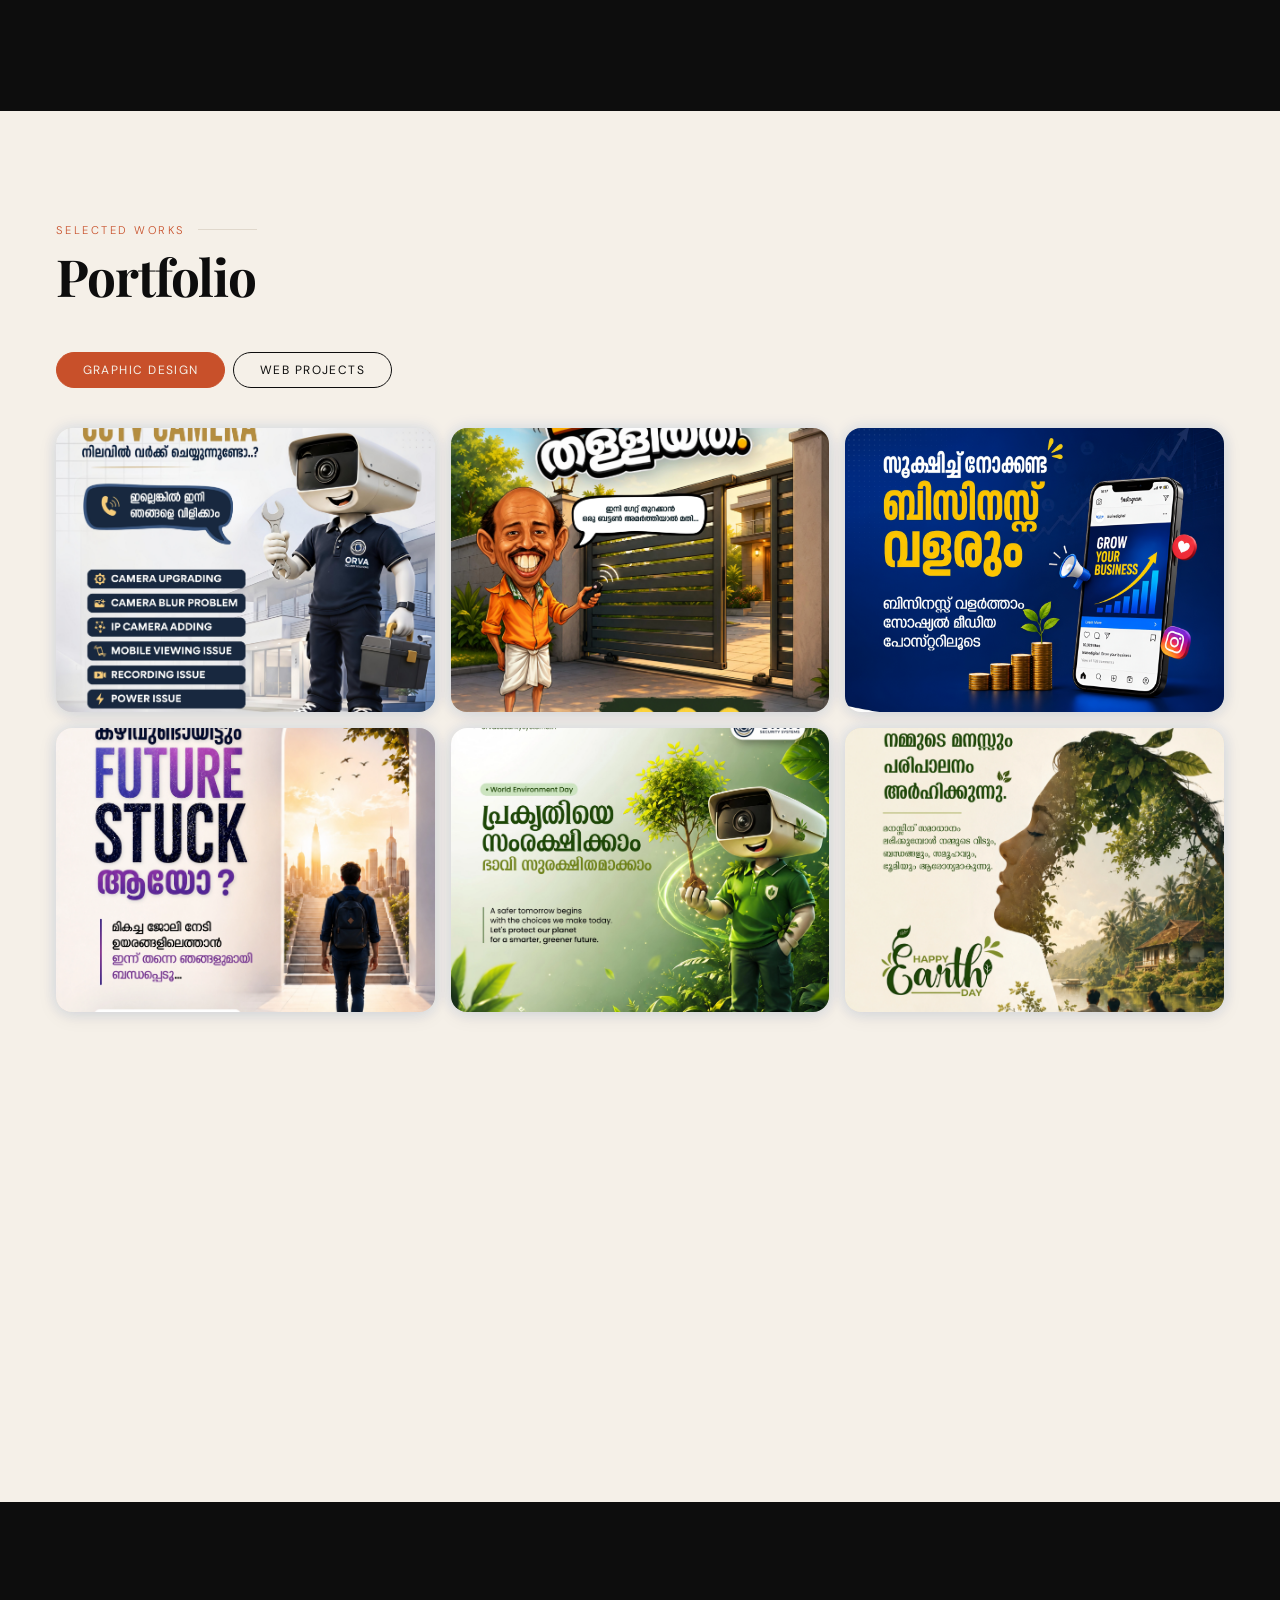
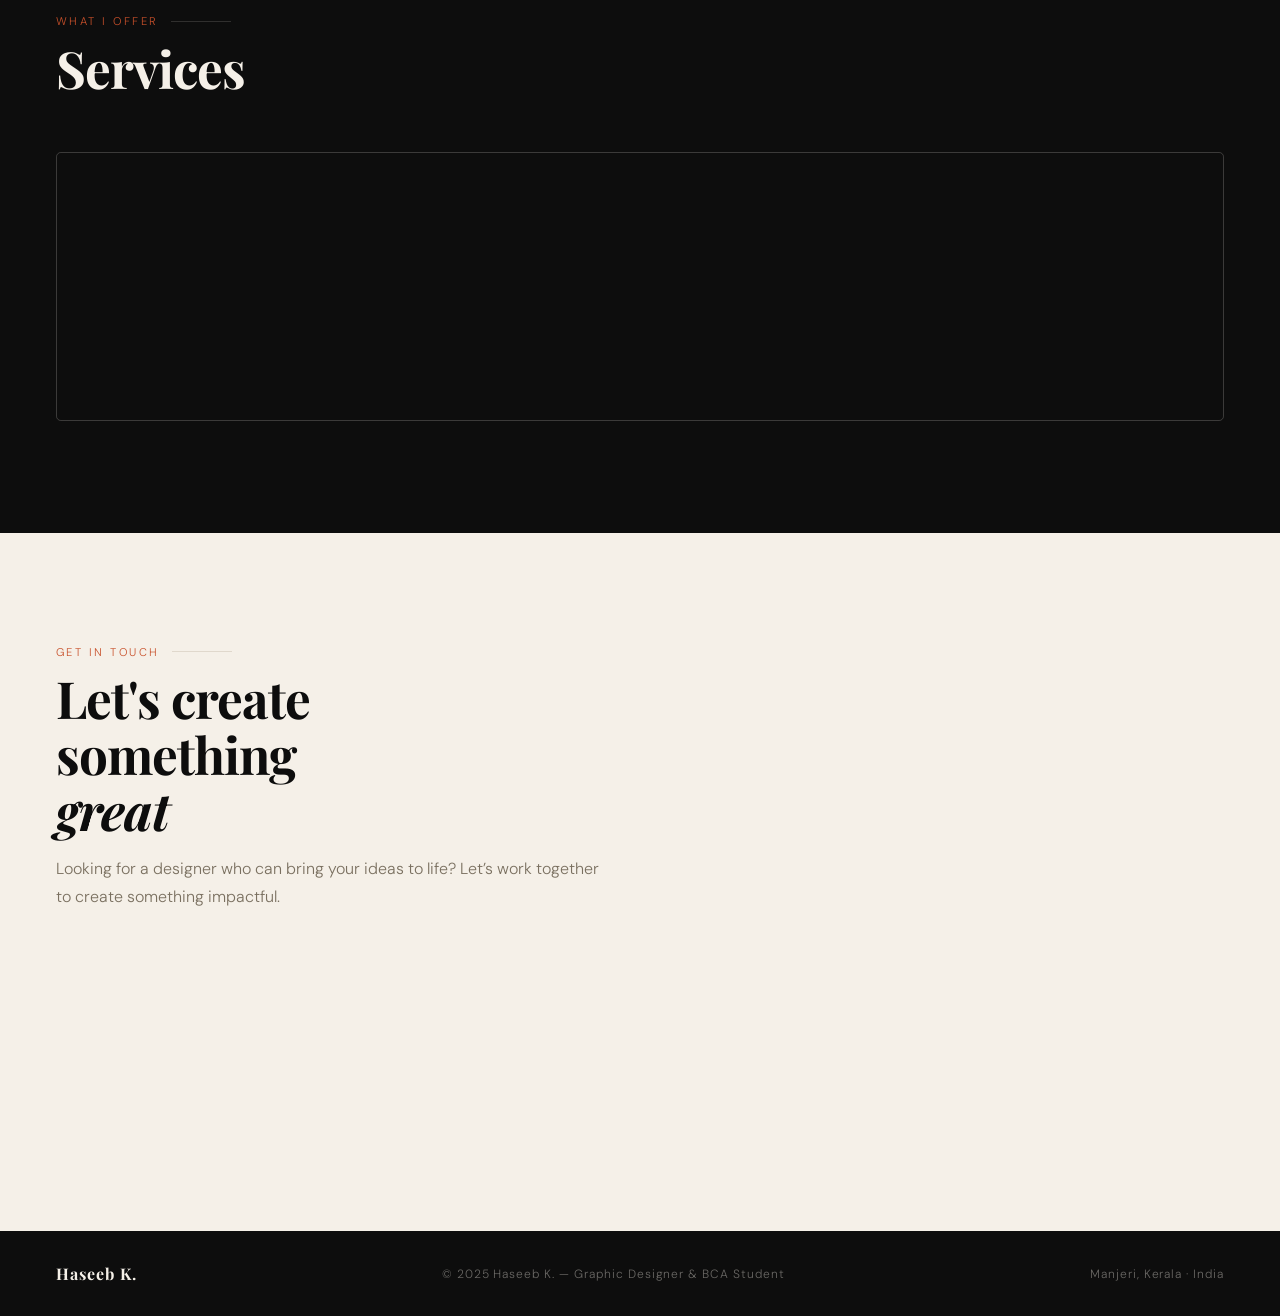
==== commit 0f5e7637: "New work added" ====
--- a/index.html
+++ b/index.html
@@ -253,6 +253,11 @@
 
       <!-- SINGLE IMAGE -->
       <div class="work-item reveal reveal-up" data-cat="Marketing" onclick="openLightbox(this)">
+        <img src="images/OrvaPoster3.webp" alt="Marketing">
+        <div class="work-overlay"><div class="work-cat">Marketing</div></div>
+      </div>
+      
+      <div class="work-item reveal reveal-up" data-cat="Marketing" onclick="openLightbox(this)">
         <img src="images/OrvaGate1.webp" alt="Marketing">
         <div class="work-overlay"><div class="work-cat">Marketing</div></div>
       </div>
@@ -300,23 +305,25 @@
         <div class="work-overlay"><div class="work-cat">Marketing</div></div>
       </div>
 
+      
+
+  
+
+      
+
+
+    </div><!-- /mainGrid -->
+
+    <div class="show-all-row reveal reveal-up">
+      <button class="btn-show-all" id="showAllBtn" onclick="toggleShowAll()">Show All Works ↓</button>
+    </div>
+
+    <div class="portfolio-grid-extra" id="extraGrid">
+      
       <div class="work-item reveal reveal-up" data-cat="Magazine Cover" onclick="openLightbox(this)">
         <img src="images/sa2.jpg" alt="Magazine Cover">
         <div class="work-overlay"><div class="work-cat">Magazine Cover</div></div>
       </div>
-
-     
-
-      
-
-
-    </div><!-- /mainGrid -->
-
-    <div class="show-all-row reveal reveal-up">
-      <button class="btn-show-all" id="showAllBtn" onclick="toggleShowAll()">Show All Works ↓</button>
-    </div>
-
-    <div class="portfolio-grid-extra" id="extraGrid">
       
       <div class="work-item reveal reveal-up" data-cat="Marketing" onclick="openLightbox(this)">
         <img src="images/OrvaPoster1.webp" alt="Marketing">
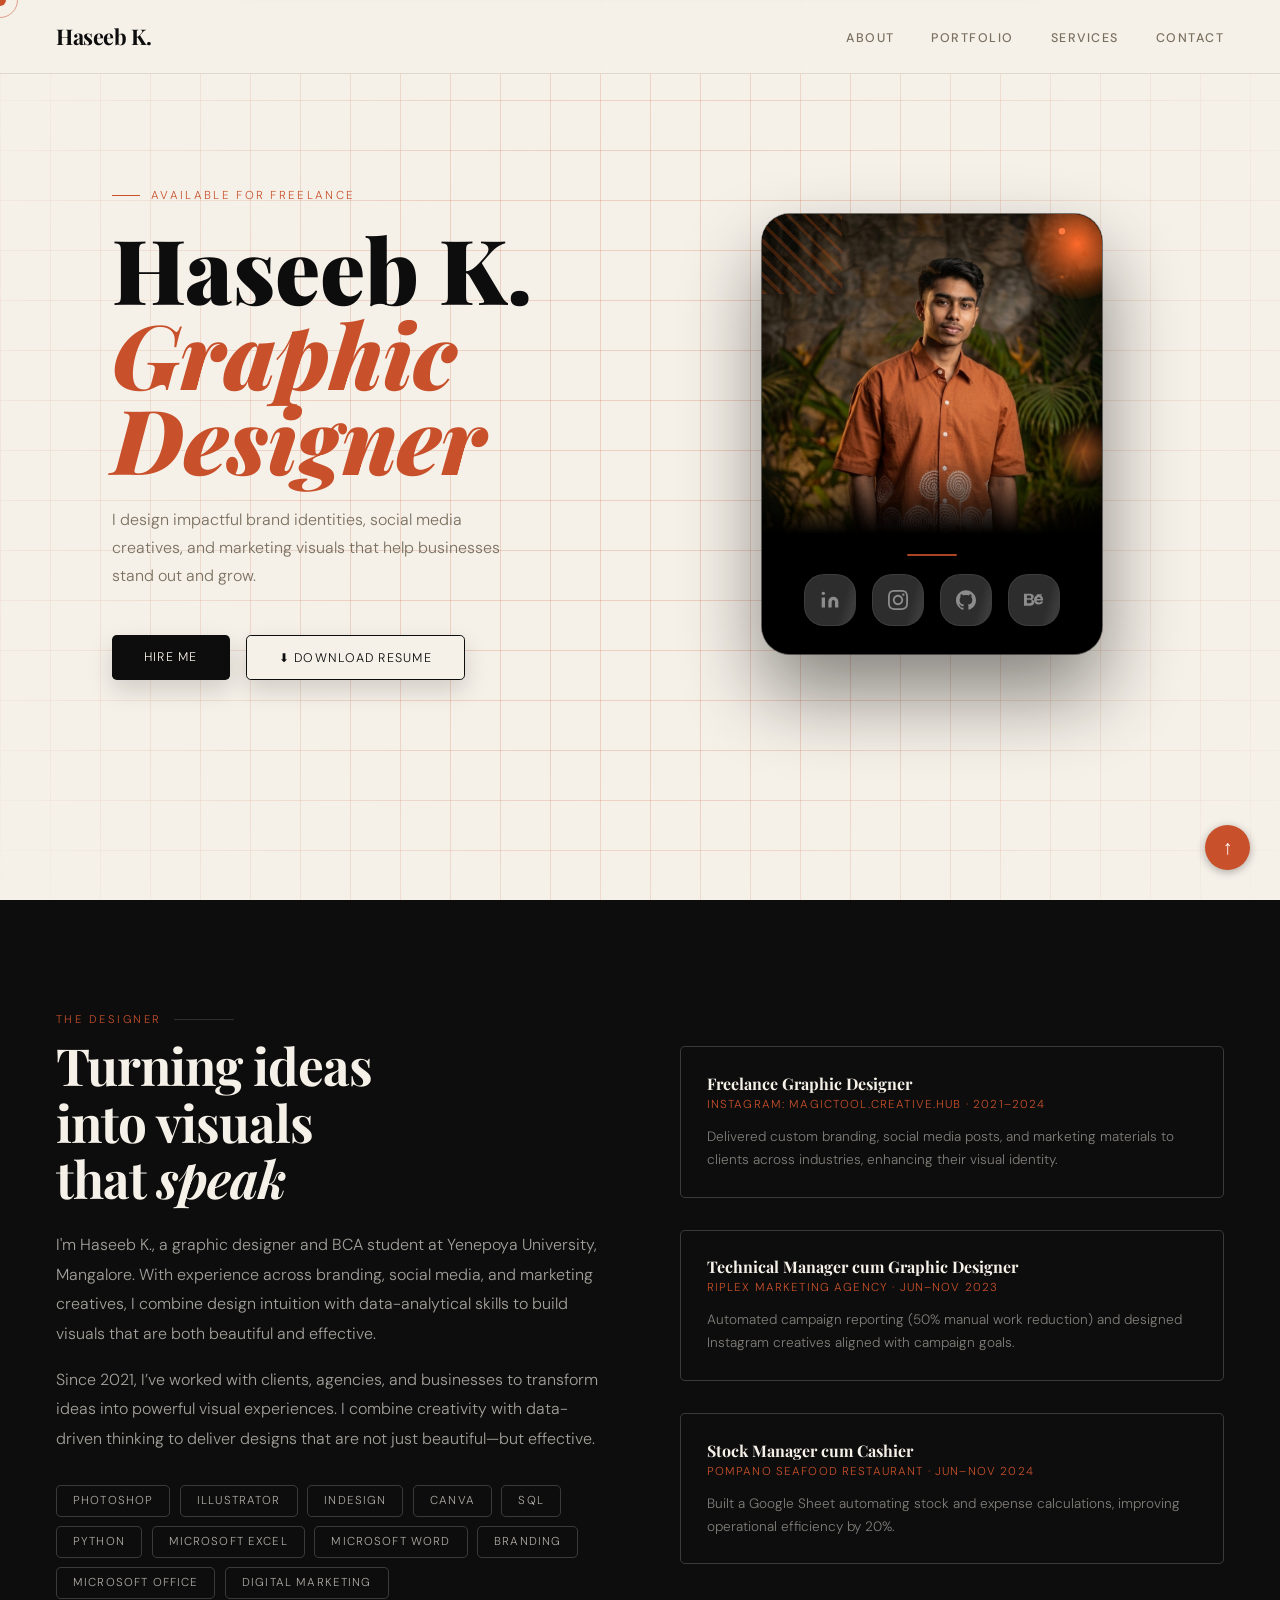
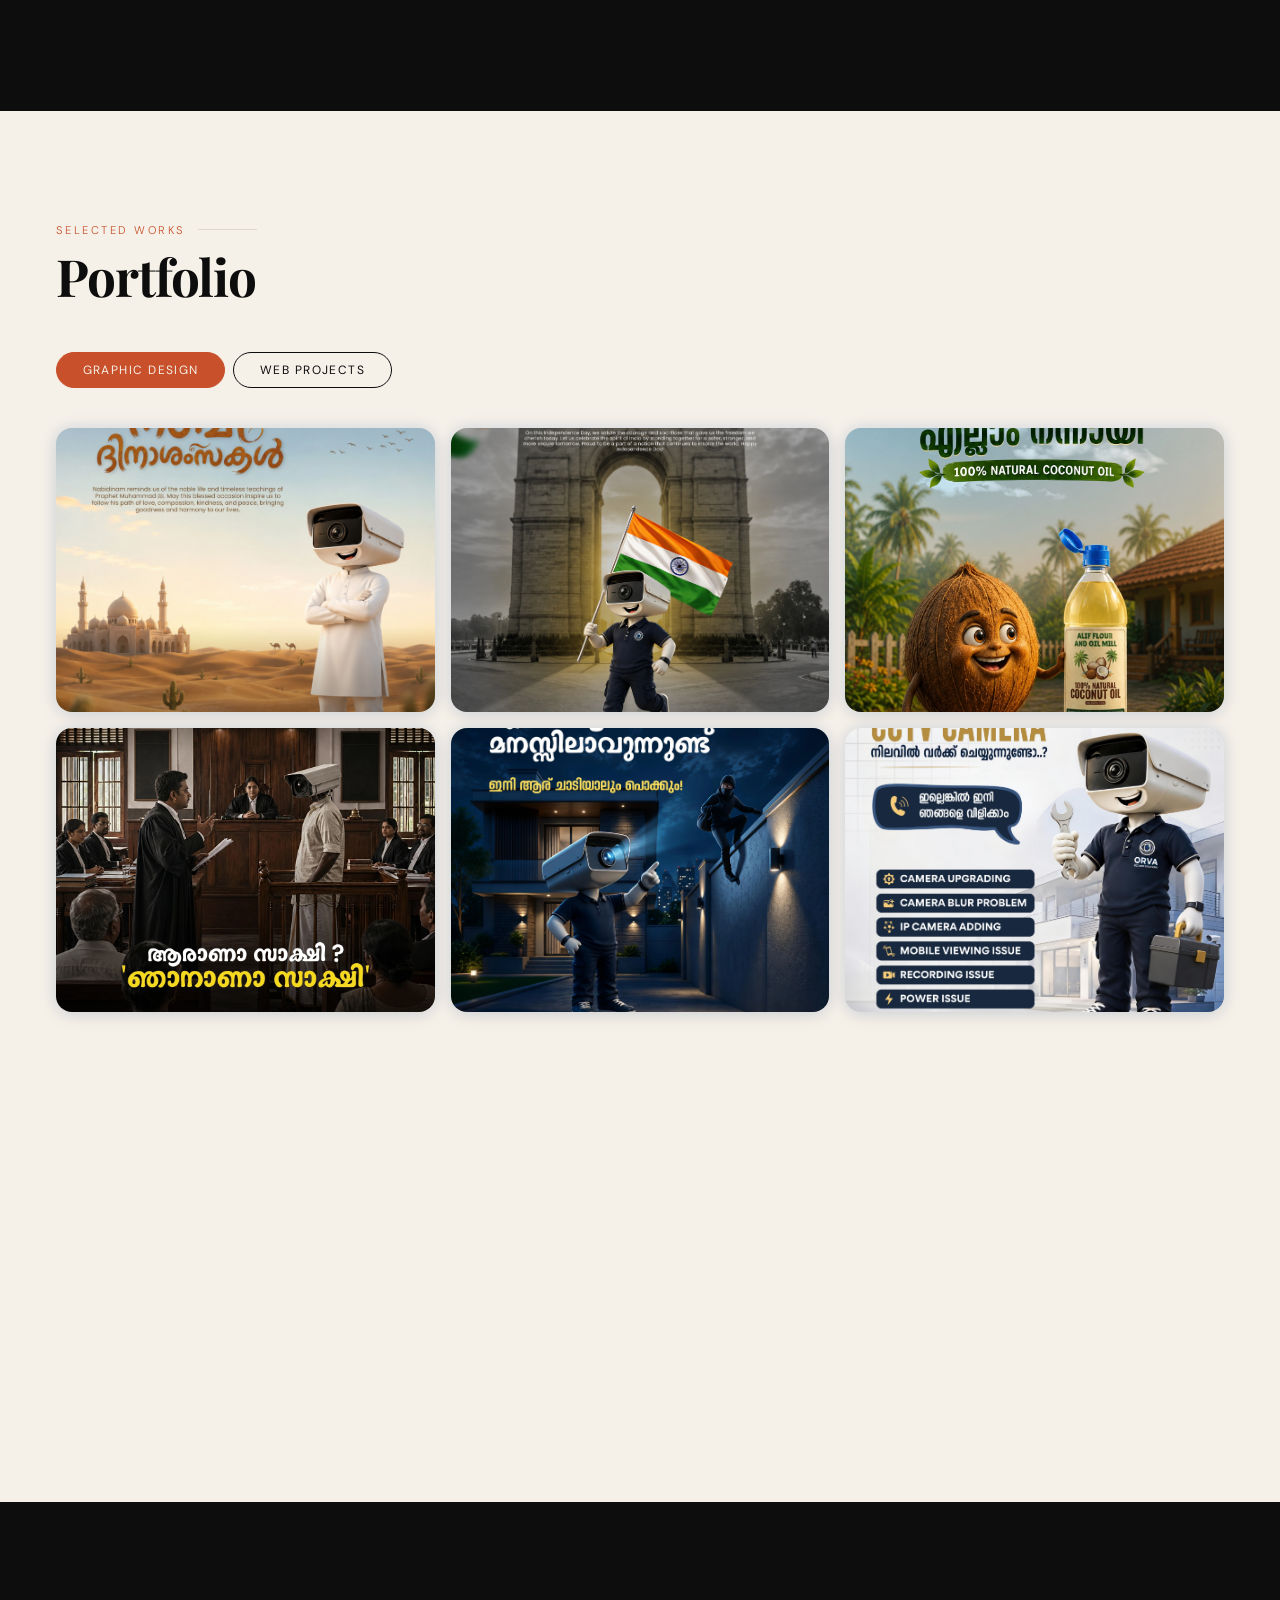
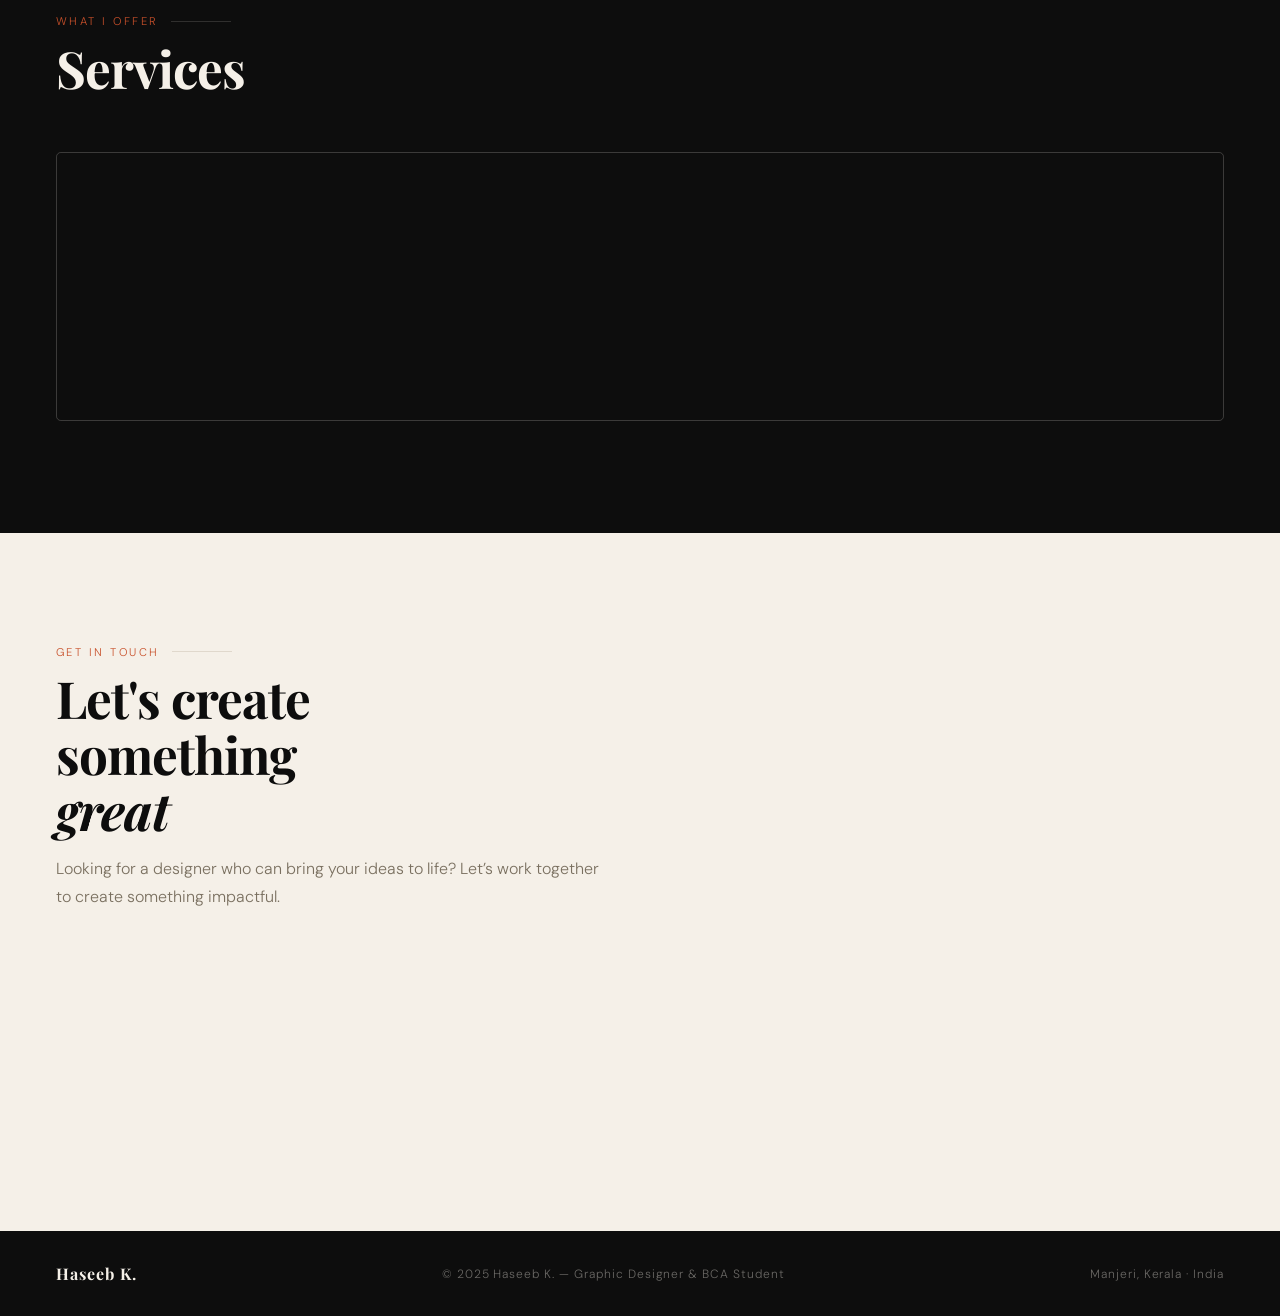
==== commit be215284: "Updated 5 works" ====
--- a/index.html
+++ b/index.html
@@ -253,6 +253,31 @@
 
       <!-- SINGLE IMAGE -->
       <div class="work-item reveal reveal-up" data-cat="Marketing" onclick="openLightbox(this)">
+        <img src="images/NabidinamOrva.webp" alt="Marketing">
+        <div class="work-overlay"><div class="work-cat">Marketing</div></div>
+      </div>
+      
+      <div class="work-item reveal reveal-up" data-cat="Marketing" onclick="openLightbox(this)">
+        <img src="images/IndependenceOrva.webp" alt="Marketing">
+        <div class="work-overlay"><div class="work-cat">Marketing</div></div>
+      </div>
+      
+      <div class="work-item reveal reveal-up" data-cat="Marketing" onclick="openLightbox(this)">
+        <img src="images/OilAlif.webp" alt="Marketing">
+        <div class="work-overlay"><div class="work-cat">Marketing</div></div>
+      </div>
+      
+      <div class="work-item reveal reveal-up" data-cat="Marketing" onclick="openLightbox(this)">
+        <img src="images/CourtOrva.webp" alt="Marketing">
+        <div class="work-overlay"><div class="work-cat">Marketing</div></div>
+      </div>
+      
+      <div class="work-item reveal reveal-up" data-cat="Marketing" onclick="openLightbox(this)">
+        <img src="images/JumpOrva.webp" alt="Marketing">
+        <div class="work-overlay"><div class="work-cat">Marketing</div></div>
+      </div>
+      
+      <div class="work-item reveal reveal-up" data-cat="Marketing" onclick="openLightbox(this)">
         <img src="images/OrvaPoster3.webp" alt="Marketing">
         <div class="work-overlay"><div class="work-cat">Marketing</div></div>
       </div>
@@ -271,6 +296,24 @@
         <img src="images/BizireTask2.webp" alt="Marketing">
         <div class="work-overlay"><div class="work-cat">Marketing</div></div>
       </div>
+
+      
+
+  
+
+      
+
+
+    </div><!-- /mainGrid -->
+
+    <div class="show-all-row reveal reveal-up">
+      <button class="btn-show-all" id="showAllBtn" onclick="toggleShowAll()">Show All Works ↓</button>
+    </div>
+
+    <div class="portfolio-grid-extra" id="extraGrid">
+      
+      
+      
       
       <div class="work-item reveal reveal-up" data-cat="Awareness Campaign Poster" onclick="openLightbox(this)">
         <img src="images/OrvaEnvironmentalDay.webp" alt="Awareness Campaign Poster">
@@ -304,31 +347,12 @@
         <img src="images/OrvaPoster2.webp" alt="Marketing">
         <div class="work-overlay"><div class="work-cat">Marketing</div></div>
       </div>
-
-      
-
-  
-
-      
-
-
-    </div><!-- /mainGrid -->
-
-    <div class="show-all-row reveal reveal-up">
-      <button class="btn-show-all" id="showAllBtn" onclick="toggleShowAll()">Show All Works ↓</button>
-    </div>
-
-    <div class="portfolio-grid-extra" id="extraGrid">
       
       <div class="work-item reveal reveal-up" data-cat="Magazine Cover" onclick="openLightbox(this)">
         <img src="images/sa2.jpg" alt="Magazine Cover">
         <div class="work-overlay"><div class="work-cat">Magazine Cover</div></div>
       </div>
       
-      <div class="work-item reveal reveal-up" data-cat="Marketing" onclick="openLightbox(this)">
-        <img src="images/OrvaPoster1.webp" alt="Marketing">
-        <div class="work-overlay"><div class="work-cat">Marketing</div></div>
-      </div>
       
       <div class="work-item reveal reveal-up" data-cat="YouTube Thumbnail" onclick="openLightbox(this)">
         <img src="images/t1.png" alt="YouTube Thumbnail">
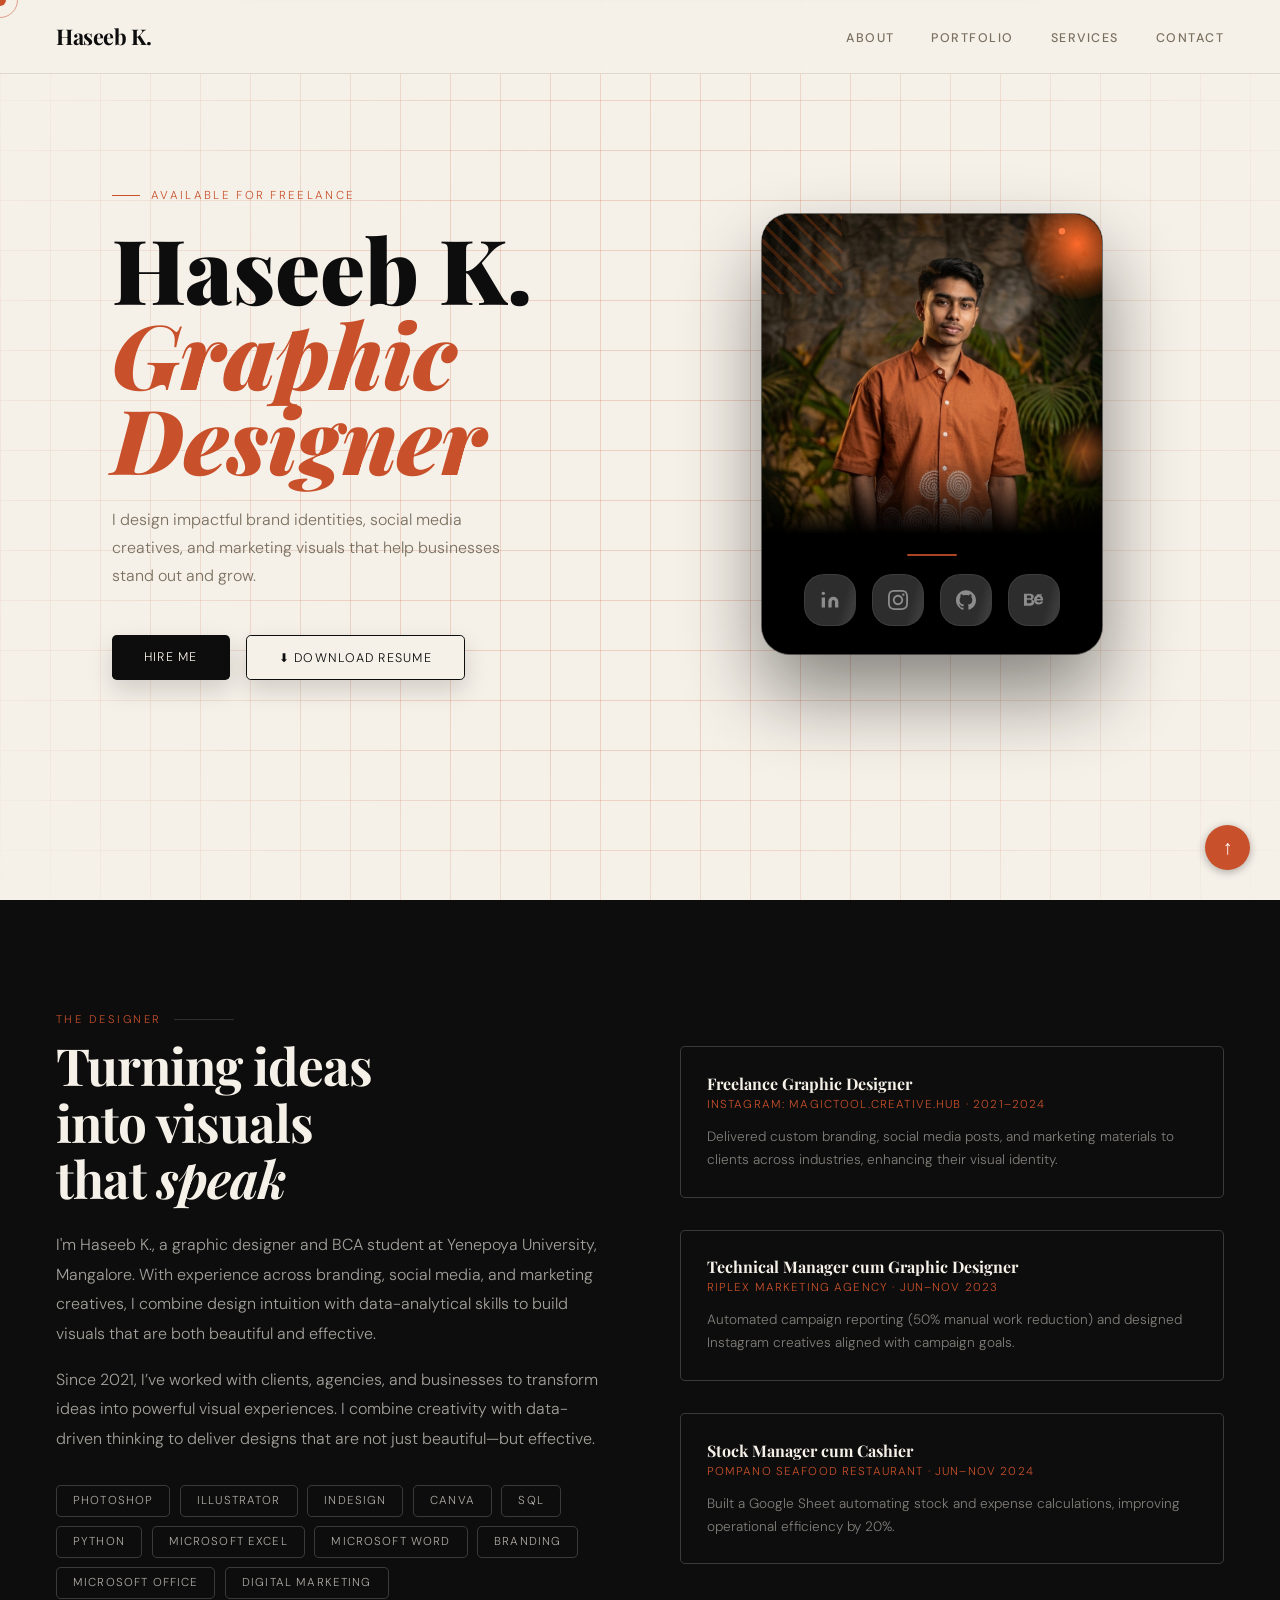
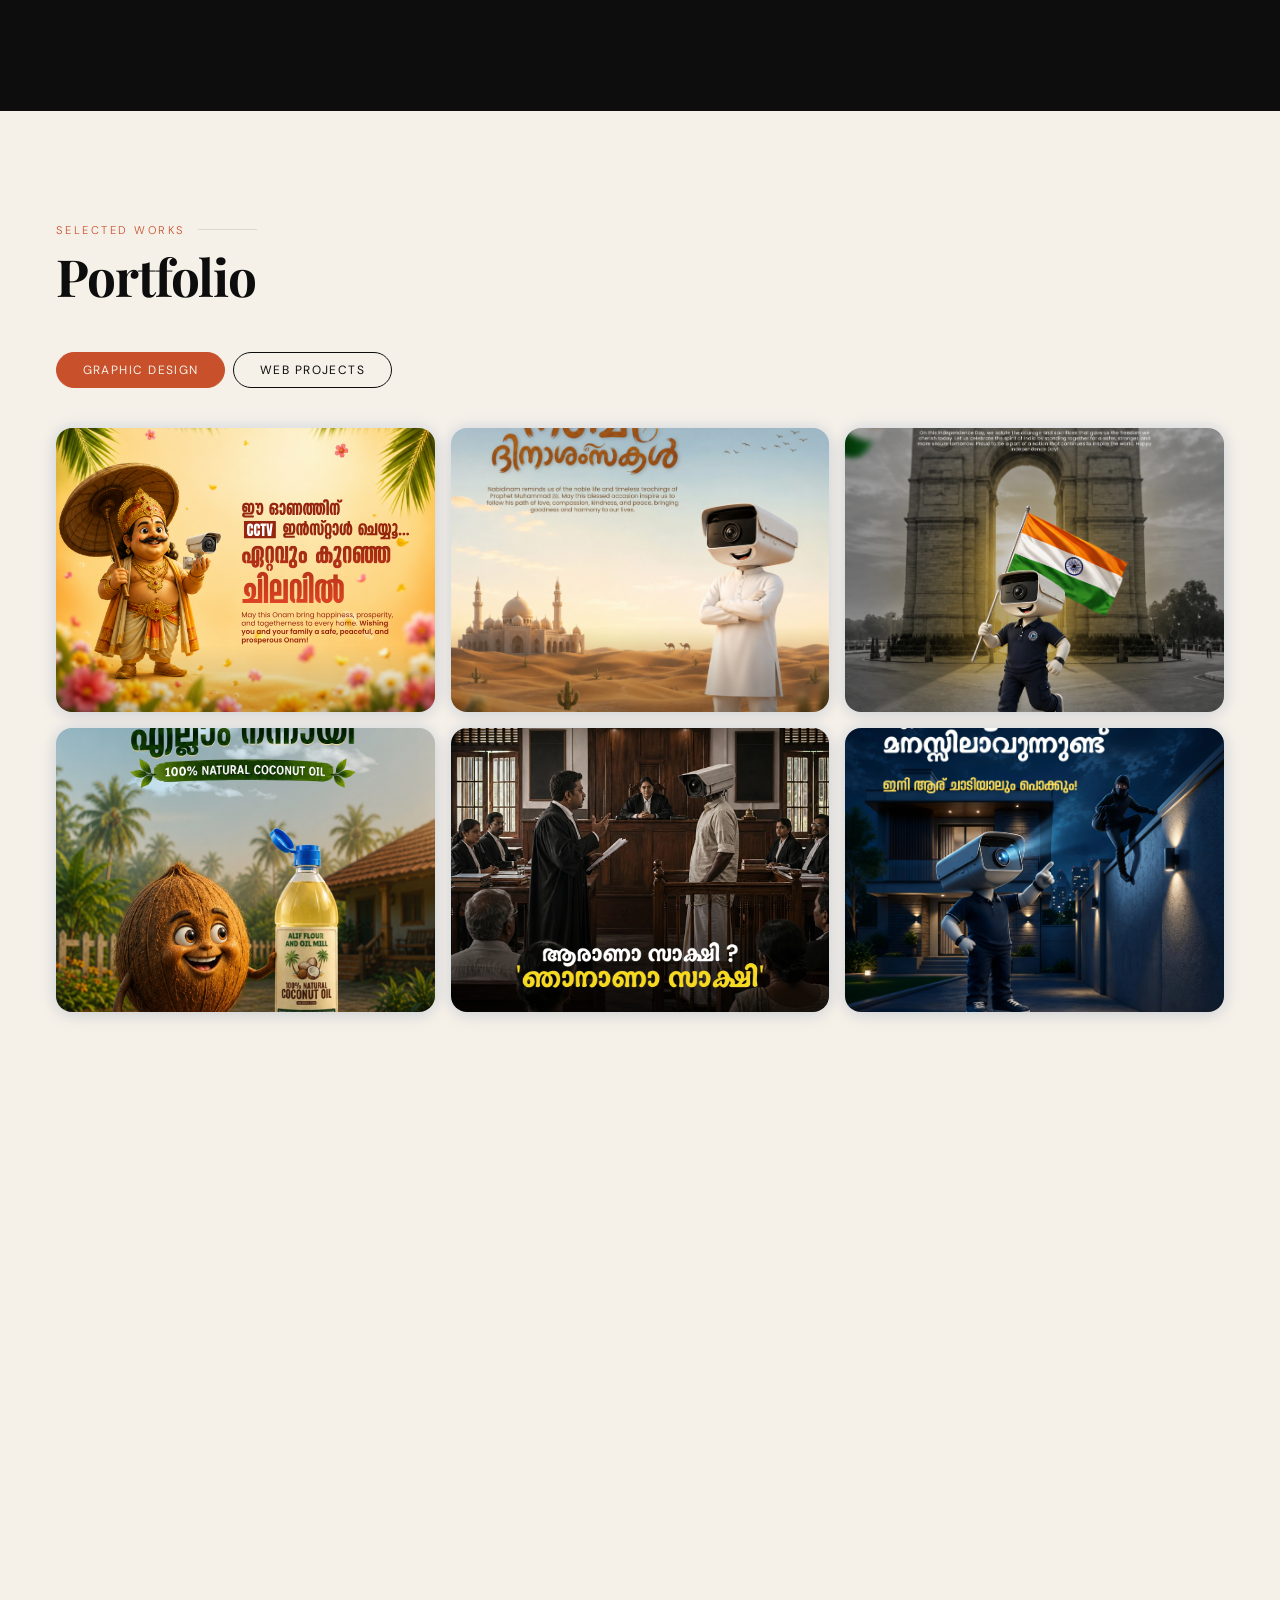
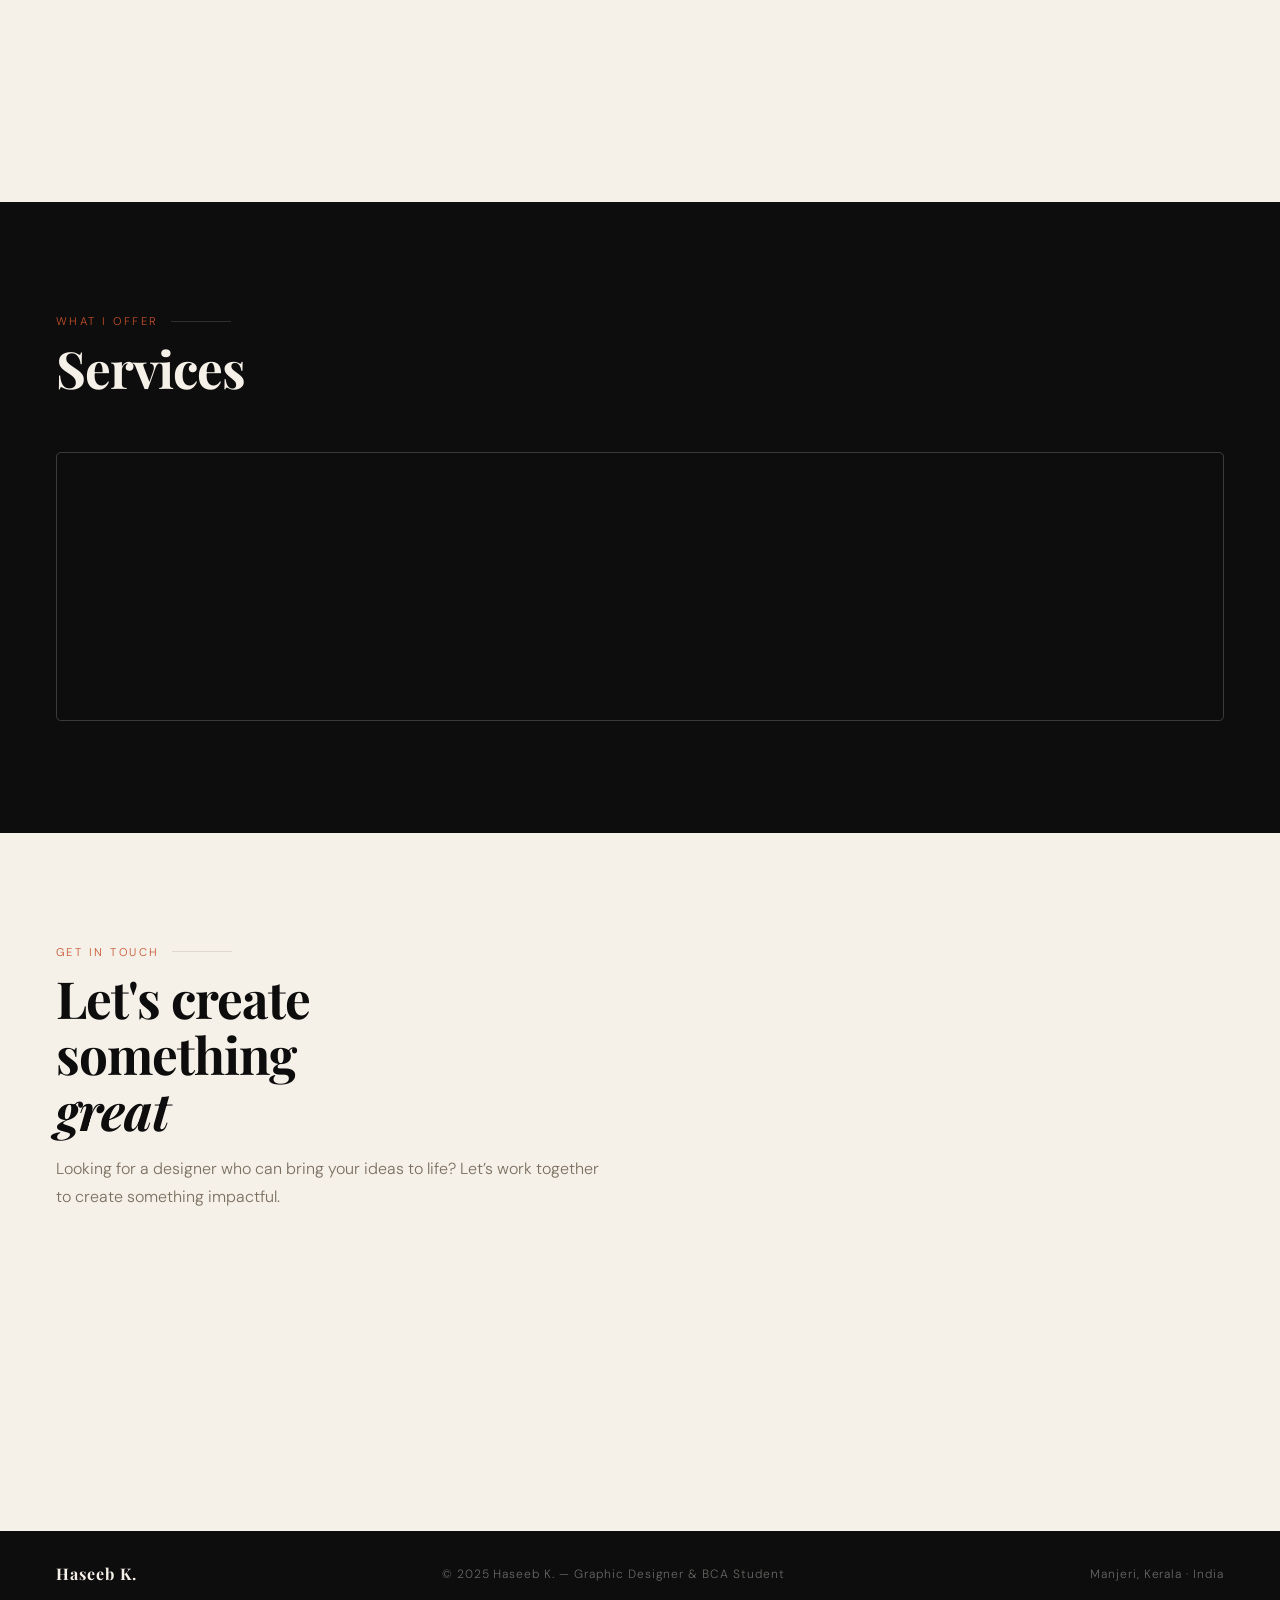
==== commit 264b250c: "Added recent work" ====
--- a/index.html
+++ b/index.html
@@ -253,6 +253,11 @@
 
       <!-- SINGLE IMAGE -->
       <div class="work-item reveal reveal-up" data-cat="Marketing" onclick="openLightbox(this)">
+        <img src="images/OnamOrva.svg" alt="Marketing">
+        <div class="work-overlay"><div class="work-cat">Marketing</div></div>
+      </div>
+      
+      <div class="work-item reveal reveal-up" data-cat="Marketing" onclick="openLightbox(this)">
         <img src="images/NabidinamOrva.webp" alt="Marketing">
         <div class="work-overlay"><div class="work-cat">Marketing</div></div>
       </div>
